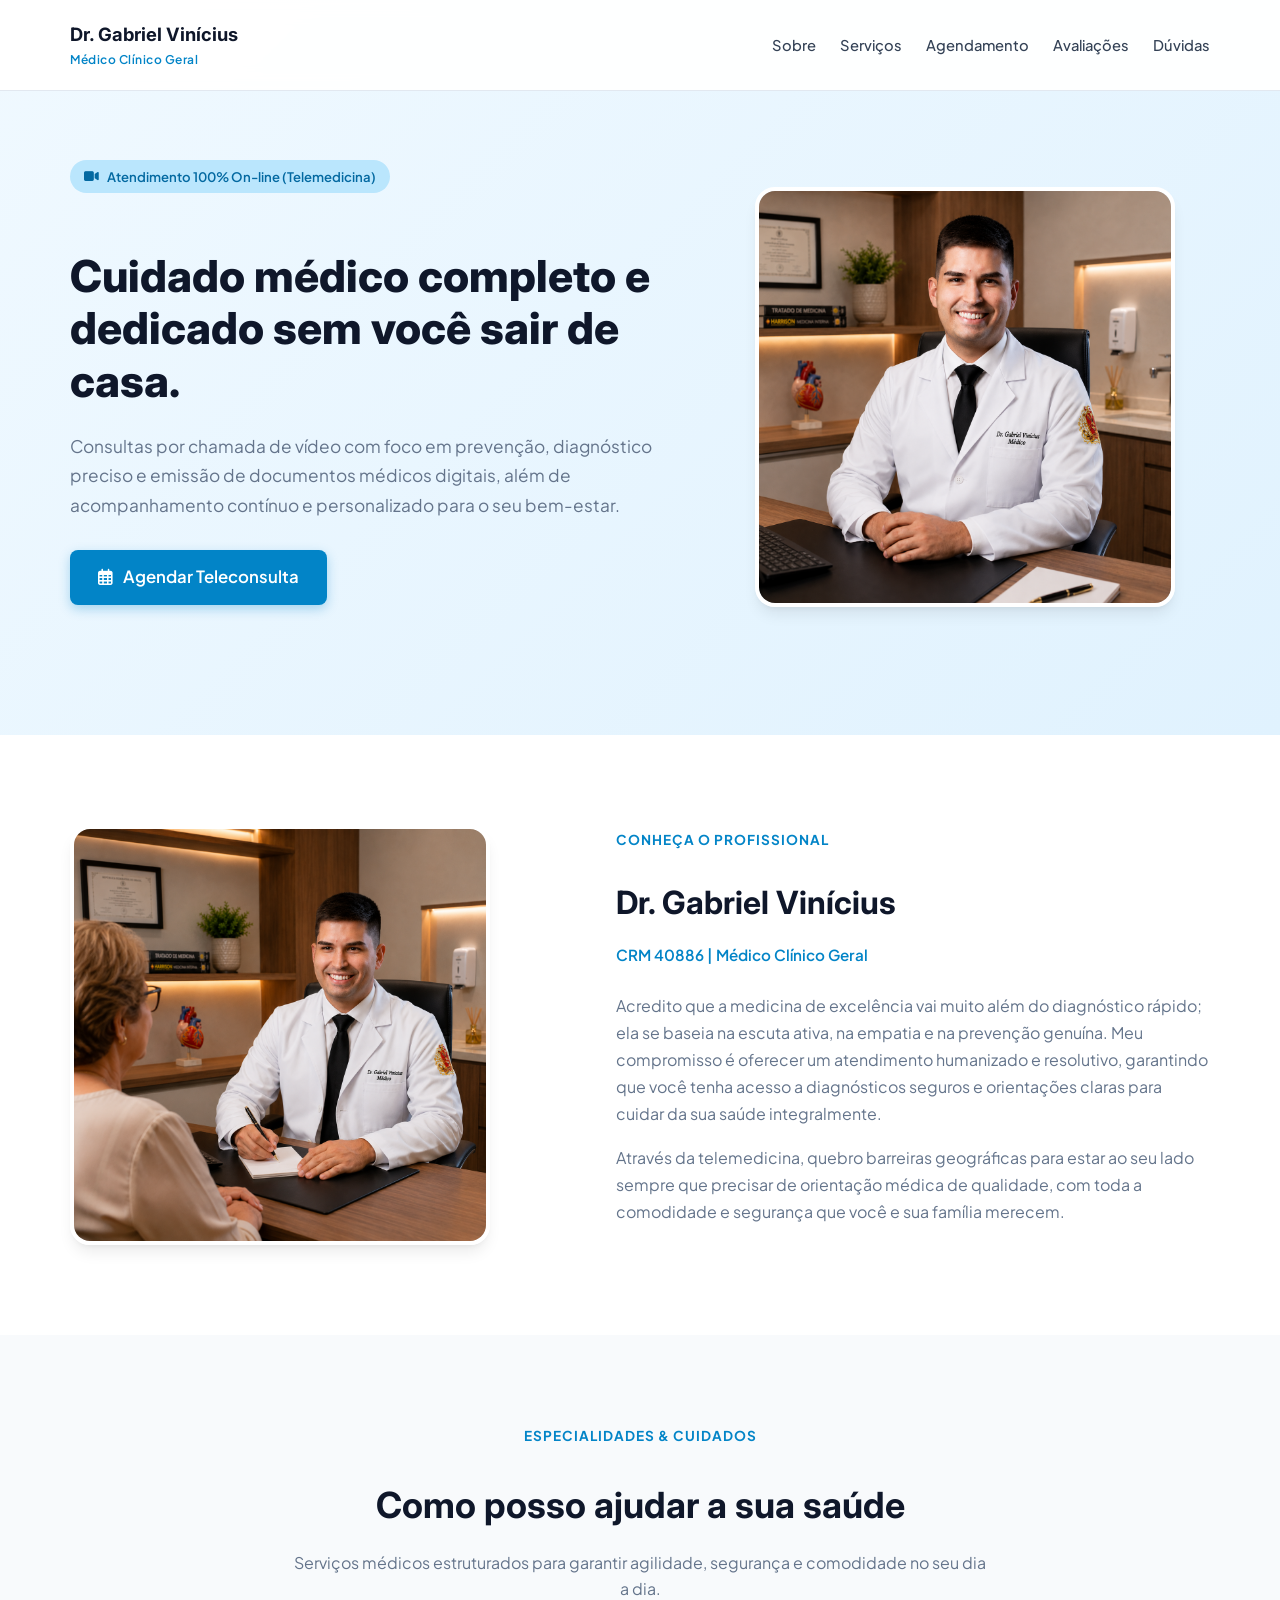
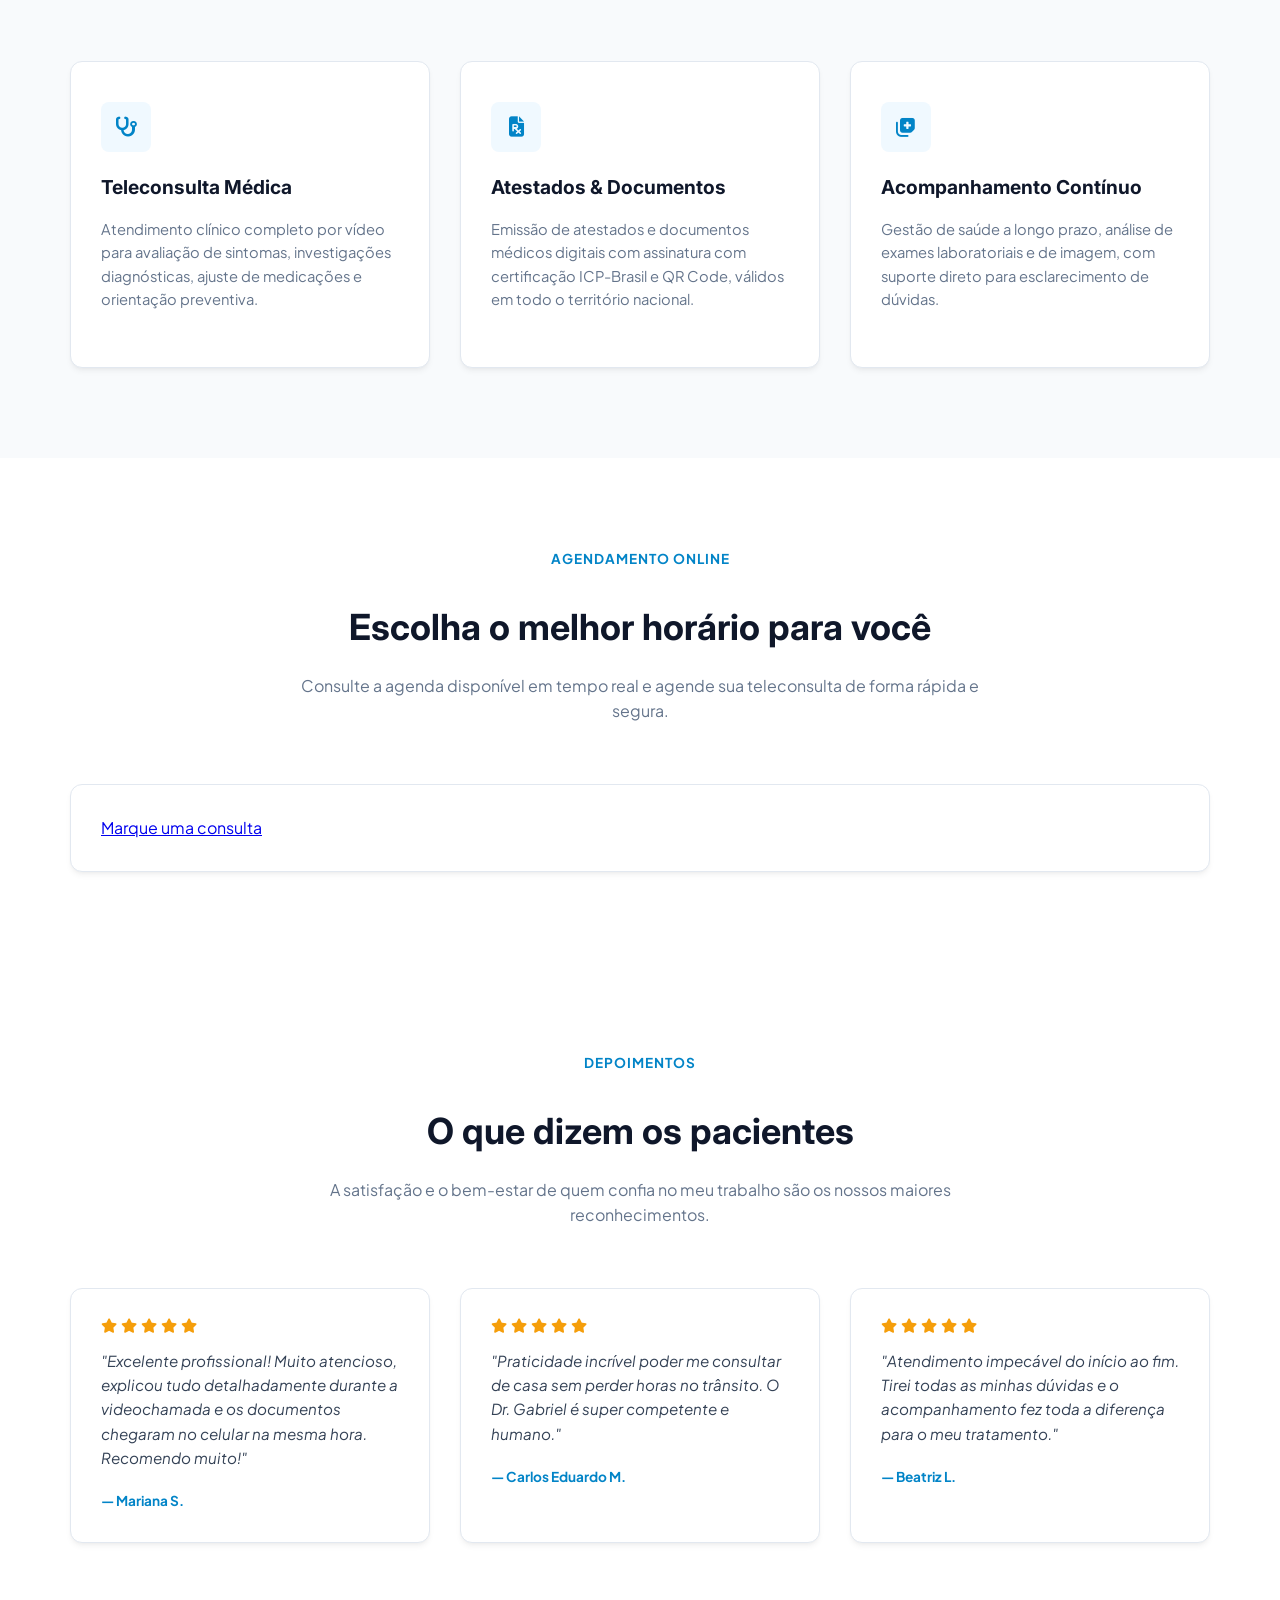
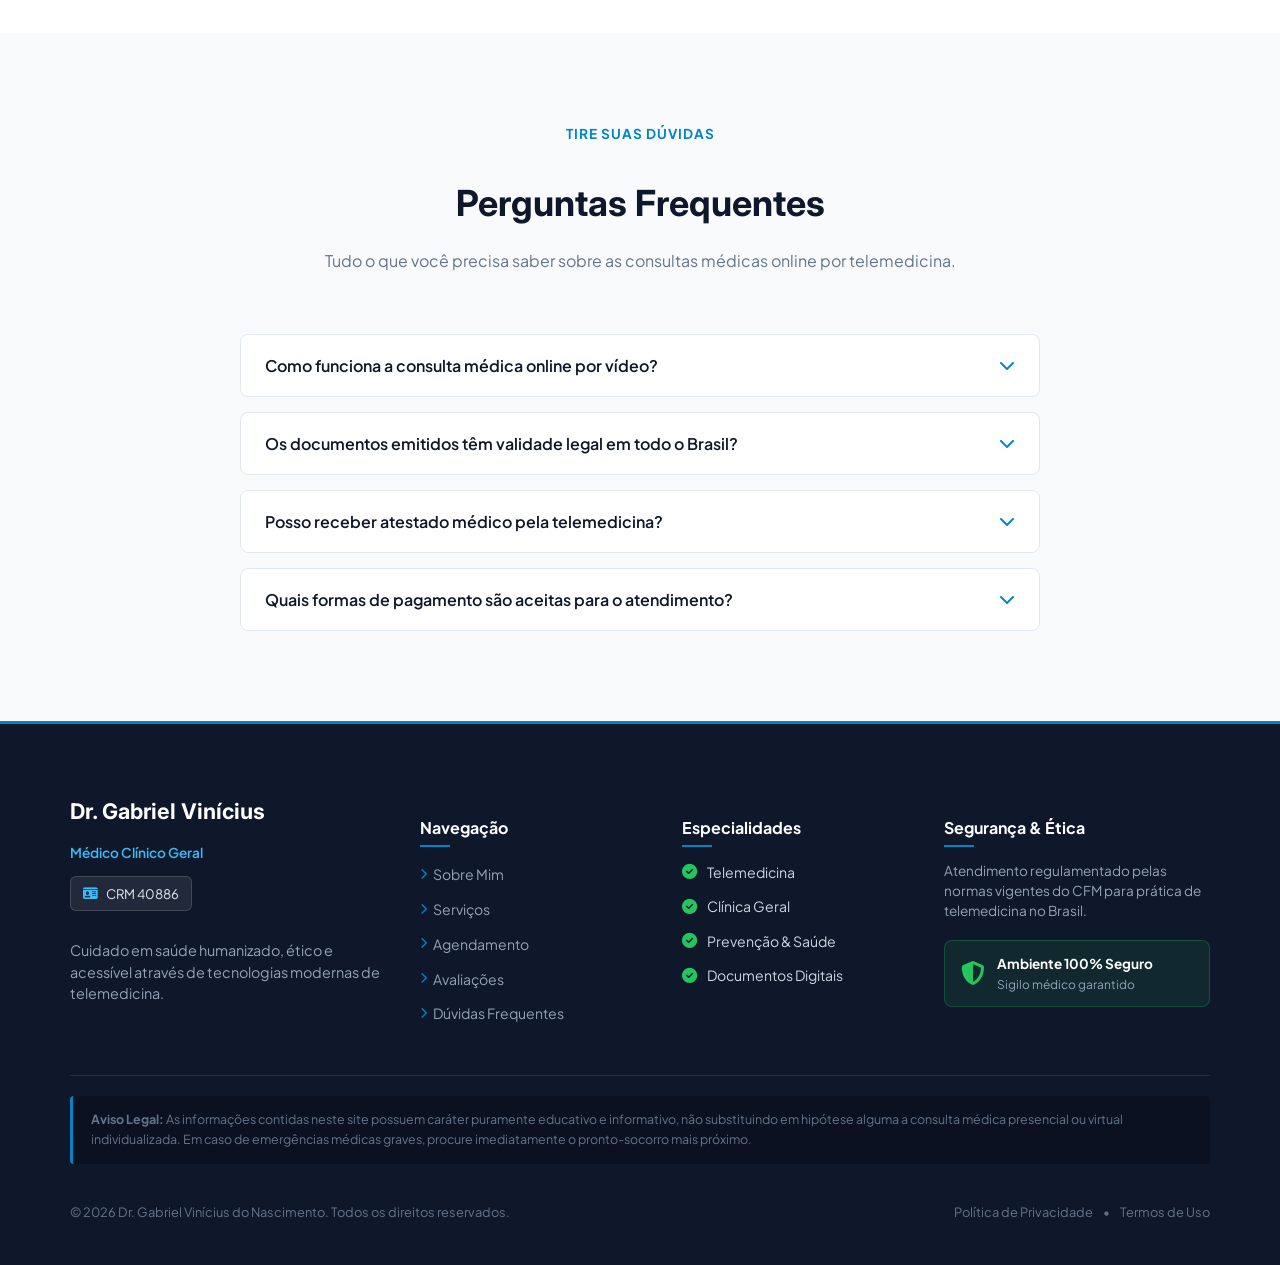
==== index.html @ 5c46b361 "Update index.html" ====
<!DOCTYPE html>
<html lang="pt-BR">
<head>
  <meta charset="UTF-8">
  <meta name="viewport" content="width=device-width, initial-scale=1.0">
  <title>Dr. Gabriel Vinícius | Médico Clínico Geral</title>
  <meta name="description" content="Consultas médicas online por telemedicina com o Dr. Gabriel Vinícius, CRM 40886. Atendimento humanizado por vídeo, com foco em prevenção, diagnóstico e acompanhamento contínuo, sem sair de casa.">

  <!-- Google tag (gtag.js) -->
  <script async src="https://www.googletagmanager.com/gtag/js?id=G-ML7DS3RJH7"></script>
  <script>
    window.dataLayer = window.dataLayer || [];
    function gtag(){dataLayer.push(arguments);}
    gtag('js', new Date());

    gtag('config', 'G-ML7DS3RJH7');
  </script>

  <!-- Fontes Google -->
  <link rel="preconnect" href="https://fonts.googleapis.com">
  <link rel="preconnect" href="https://fonts.gstatic.com" crossorigin>
  <link href="https://fonts.googleapis.com/css2?family=Inter:wght@400;500;600;700;800&family=Plus+Jakarta+Sans:wght@400;500;600;700&display=swap" rel="stylesheet">
  
  <!-- Font Awesome Icons -->
  <link rel="stylesheet" href="https://cdnjs.cloudflare.com/ajax/libs/font-awesome/6.4.0/css/all.min.css">

  <!-- Seu CSS Personalizado -->
  <link rel="stylesheet" href="style.css">
</head>
<body>

  <!-- HEADER / NAVEGAÇÃO -->
  <header>
    <div class="container nav-container">
      <div class="logo">
        <span class="logo-title">Dr. Gabriel Vinícius</span>
        <span class="logo-sub">Médico Clínico Geral</span>
      </div>

      <button class="menu-toggle" id="menuToggle" aria-label="Abrir menu">
        <i class="fas fa-bars"></i>
      </button>

      <nav id="navMenu">
        <ul>
          <li><a href="#sobre">Sobre</a></li>
          <li><a href="#servicos">Serviços</a></li>
          <li><a href="#doctoralia">Agendamento</a></li>
          <li><a href="#avaliacoes">Avaliações</a></li>
          <li><a href="#faq">Dúvidas</a></li>
        </ul>
      </nav>
    </div>
  </header>

  <!-- HERO SECTION -->
  <section class="hero">
    <div class="container hero-container">
      <div class="hero-text">
        <div class="badge">
          <i class="fas fa-video"></i> Atendimento 100% On-line (Telemedicina)
        </div>
        <h1>Cuidado médico completo e dedicado sem você sair de casa.</h1>
        
        <p class="hero-subtitle">
          Consultas por chamada de vídeo com foco em prevenção, diagnóstico preciso e emissão de documentos médicos digitais, além de acompanhamento contínuo e personalizado para o seu bem-estar.
        </p>

        <div class="cta-group">
          <a href="#doctoralia" class="btn-primary btn-lg">
            <i class="far fa-calendar-alt"></i> Agendar Teleconsulta
          </a>
        </div>
      </div>

      <div class="hero-img">
        <div class="img-frame">
          <img src="assets/dr-gabriel.png" alt="Dr. Gabriel Vinícius - Médico Clínico Geral">
        </div>
      </div>
    </div>
  </section>

  <!-- SEÇÃO SOBRE -->
  <section id="sobre" class="section">
    <div class="container sobre-grid">
      <div class="sobre-img">
        <div class="img-frame">
          <img src="assets/atendimento.png" alt="Dr. Gabriel Vinícius em atendimento">
        </div>
      </div>
      <div class="sobre-card">
        <span class="section-tag">Conheça o profissional</span>
        <h2>Dr. Gabriel Vinícius</h2>
        <p class="crm-info">CRM 40886 | Médico Clínico Geral</p>
        <p class="sobre-text">
          Acredito que a medicina de excelência vai muito além do diagnóstico rápido; ela se baseia na escuta ativa, na empatia e na prevenção genuína. Meu compromisso é oferecer um atendimento humanizado e resolutivo, garantindo que você tenha acesso a diagnósticos seguros e orientações claras para cuidar da sua saúde integralmente.
        </p>
        <p class="sobre-text">
          Através da telemedicina, quebro barreiras geográficas para estar ao seu lado sempre que precisar de orientação médica de qualidade, com toda a comodidade e segurança que você e sua família merecem.
        </p>
      </div>
    </div>
  </section>

  <!-- SEÇÃO SERVIÇOS -->
  <section id="servicos" class="section bg-light">
    <div class="container">
      <div class="section-header">
        <span class="section-tag">Especialidades & Cuidados</span>
        <h2>Como posso ajudar a sua saúde</h2>
        <p>Serviços médicos estruturados para garantir agilidade, segurança e comodidade no seu dia a dia.</p>
      </div>

      <div class="cards-grid">
        <div class="card">
          <div class="card-icon">
            <i class="fas fa-stethoscope"></i>
          </div>
          <h3>Teleconsulta Médica</h3>
          <p>Atendimento clínico completo por vídeo para avaliação de sintomas, investigações diagnósticas, ajuste de medicações e orientação preventiva.</p>
        </div>

        <div class="card">
          <div class="card-icon">
            <i class="fas fa-file-prescription"></i>
          </div>
          <h3>Atestados & Documentos</h3>
          <p>Emissão de atestados e documentos médicos digitais com assinatura com certificação ICP-Brasil e QR Code, válidos em todo o território nacional.</p>
        </div>

        <div class="card">
          <div class="card-icon">
            <i class="fas fa-notes-medical"></i>
          </div>
          <h3>Acompanhamento Contínuo</h3>
          <p>Gestão de saúde a longo prazo, análise de exames laboratoriais e de imagem, com suporte direto para esclarecimento de dúvidas.</p>
        </div>
      </div>
    </div>
  </section>

  <!-- SEÇÃO DOCTORALIA / AGENDAMENTO -->
  <section id="doctoralia" class="section">
    <div class="container">
      <div class="section-header">
        <span class="section-tag">Agendamento Online</span>
        <h2>Escolha o melhor horário para você</h2>
        <p>Consulte a agenda disponível em tempo real e agende sua teleconsulta de forma rápida e segura.</p>
      </div>

      <div class="widget-container">
        <a id="zl-url" class="zl-url" href="https://www.doctoralia.com.br/gabriel-vinicius-2/medico-clinico-geral/goiania" rel="nofollow" data-zlw-doctor="gabriel-vinicius-2" data-zlw-type="big_with_calendar" data-zlw-opinion="false" data-zlw-hide-branding="true" data-zlw-saas-only="true" data-zlw-a11y-title="Widget de marcação de consultas médicas">Marque uma consulta</a>
        <script>!function($_x,_s,id){var js,fjs=$_x.getElementsByTagName(_s)[0];if(!$_x.getElementById(id)){js = $_x.createElement(_s);js.id = id;js.src = "//platform.docplanner.com/js/widget.js";fjs.parentNode.insertBefore(js,fjs);}}(document,"script","zl-widget-s");</script>
      </div>
    </div>
  </section>

  <!-- SEÇÃO AVALIAÇÕES -->
  <section id="avaliacoes" class="section">
    <div class="container">
      <div class="section-header">
        <span class="section-tag">Depoimentos</span>
        <h2>O que dizem os pacientes</h2>
        <p>A satisfação e o bem-estar de quem confia no meu trabalho são os nossos maiores reconhecimentos.</p>
      </div>

      <div class="reviews-slider">
        <div class="review-card">
          <div class="stars">
            <i class="fas fa-star"></i><i class="fas fa-star"></i><i class="fas fa-star"></i><i class="fas fa-star"></i><i class="fas fa-star"></i>
          </div>
          <p class="review-text">"Excelente profissional! Muito atencioso, explicou tudo detalhadamente durante a videochamada e os documentos chegaram no celular na mesma hora. Recomendo muito!"</p>
          <span class="review-author">— Mariana S.</span>
        </div>

        <div class="review-card">
          <div class="stars">
            <i class="fas fa-star"></i><i class="fas fa-star"></i><i class="fas fa-star"></i><i class="fas fa-star"></i><i class="fas fa-star"></i>
          </div>
          <p class="review-text">"Praticidade incrível poder me consultar de casa sem perder horas no trânsito. O Dr. Gabriel é super competente e humano."</p>
          <span class="review-author">— Carlos Eduardo M.</span>
        </div>

        <div class="review-card">
          <div class="stars">
            <i class="fas fa-star"></i><i class="fas fa-star"></i><i class="fas fa-star"></i><i class="fas fa-star"></i><i class="fas fa-star"></i>
          </div>
          <p class="review-text">"Atendimento impecável do início ao fim. Tirei todas as minhas dúvidas e o acompanhamento fez toda a diferença para o meu tratamento."</p>
          <span class="review-author">— Beatriz L.</span>
        </div>
      </div>
    </div>
  </section>

  <!-- SEÇÃO FAQ -->
  <section id="faq" class="section bg-light">
    <div class="container">
      <div class="section-header">
        <span class="section-tag">Tire suas dúvidas</span>
        <h2>Perguntas Frequentes</h2>
        <p>Tudo o que você precisa saber sobre as consultas médicas online por telemedicina.</p>
      </div>

      <div class="faq-container">
        <div class="faq-item">
          <button class="faq-question">
            Como funciona a consulta médica online por vídeo? <i class="fas fa-chevron-down"></i>
          </button>
          <div class="faq-answer">
            <p>A consulta é realizada por meio de uma plataforma digital segura e criptografada. Após o agendamento, você receberá um link de acesso para entrar na sala virtual no horário marcado, utilizando o seu celular, tablet ou computador com câmera e internet.</p>
          </div>
        </div>

        <div class="faq-item">
          <button class="faq-question">
            Os documentos emitidos têm validade legal em todo o Brasil? <i class="fas fa-chevron-down"></i>
          </button>
          <div class="faq-answer">
            <p>Sim! Os documentos emitidos possuem assinatura digital com certificação ICP-Brasil e QR Code de validação, sendo válidos em todo o território nacional.</p>
          </div>
        </div>

        <div class="faq-item">
          <button class="faq-question">
            Posso receber atestado médico pela telemedicina? <i class="fas fa-chevron-down"></i>
          </button>
          <div class="faq-answer">
            <p>Sim, o atestado médico pode ser emitido de forma digital caso haja indicação clínica avaliada durante o atendimento, possuindo plena validade legal respaldada pelo Conselho Federal de Medicina (CFM).</p>
          </div>
        </div>

        <div class="faq-item">
          <button class="faq-question">
            Quais formas de pagamento são aceitas para o atendimento? <i class="fas fa-chevron-down"></i>
          </button>
          <div class="faq-answer">
            <p>O pagamento pode ser realizado com facilidade e segurança através do sistema de agendamento online (Doctoralia), aceitando as principais bandeiras de cartão de crédito e Pix.</p>
          </div>
        </div>
      </div>
    </div>
  </section>

  <!-- RODAPÉ PROFISSIONAL -->
  <footer class="footer-professional">
    <div class="container">
      <div class="footer-top-grid">
        <div class="footer-col">
          <span class="footer-brand-name">Dr. Gabriel Vinícius</span>
          <p class="footer-spec">Médico Clínico Geral</p>
          <div class="footer-badge-crm">
            <i class="fas fa-id-card"></i> CRM 40886
          </div>
          <p class="footer-bio-short">Cuidado em saúde humanizado, ético e acessível através de tecnologias modernas de telemedicina.</p>
        </div>

        <div class="footer-col">
          <h4 class="footer-col-title">Navegação</h4>
          <ul class="footer-links">
            <li><a href="#sobre"><i class="fas fa-chevron-right"></i> Sobre Mim</a></li>
            <li><a href="#servicos"><i class="fas fa-chevron-right"></i> Serviços</a></li>
            <li><a href="#doctoralia"><i class="fas fa-chevron-right"></i> Agendamento</a></li>
            <li><a href="#avaliacoes"><i class="fas fa-chevron-right"></i> Avaliações</a></li>
            <li><a href="#faq"><i class="fas fa-chevron-right"></i> Dúvidas Frequentes</a></li>
          </ul>
        </div>

        <div class="footer-col">
          <h4 class="footer-col-title">Especialidades</h4>
          <ul class="footer-trust-list">
            <li><i class="fas fa-check-circle icon-trust"></i> Telemedicina</li>
            <li><i class="fas fa-check-circle icon-trust"></i> Clínica Geral</li>
            <li><i class="fas fa-check-circle icon-trust"></i> Prevenção & Saúde</li>
            <li><i class="fas fa-check-circle icon-trust"></i> Documentos Digitais</li>
          </ul>
        </div>

        <div class="footer-col">
          <h4 class="footer-col-title">Segurança & Ética</h4>
          <p class="footer-text-sm">Atendimento regulamentado pelas normas vigentes do CFM para prática de telemedicina no Brasil.</p>
          <div class="footer-security-badge">
            <i class="fas fa-shield-alt"></i>
            <div>
              <strong>Ambiente 100% Seguro</strong>
              <span>Sigilo médico garantido</span>
            </div>
          </div>
        </div>
      </div>

      <hr class="footer-divider">

      <div class="footer-disclaimer">
        <p><strong>Aviso Legal:</strong> As informações contidas neste site possuem caráter puramente educativo e informativo, não substituindo em hipótese alguma a consulta médica presencial ou virtual individualizada. Em caso de emergências médicas graves, procure imediatamente o pronto-socorro mais próximo.</p>
      </div>

      <div class="footer-bottom">
        <p>&copy; 2026 Dr. Gabriel Vinícius do Nascimento. Todos os direitos reservados.</p>
        <div class="footer-bottom-links">
          <a href="privacidade.html">Política de Privacidade</a> &bull; <a href="termos.html">Termos de Uso</a>
        </div>
      </div>
    </div>
  </footer>

  <!-- BARRA FIXA DE AGENDAMENTO MOBILE -->
  <div class="mobile-cta-bar">
    <a href="#doctoralia" class="btn-primary">
      <i class="far fa-calendar-alt"></i> Agendar Teleconsulta
    </a>
  </div>

  <!-- Seu JavaScript Personalizado -->
  <script src="script.js"></script>
</body>
</html>
---- style.css ----
:root {
  --primary-color: #0284c7;
  --primary-dark: #0369a1;
  --secondary-color: #0f172a;
  --accent-color: #22c55e;
  --text-main: #334155;
  --text-light: #64748b;
  --bg-body: #ffffff;
  --bg-light: #f8fafc;
  --border-color: #e2e8f0;
  --radius-sm: 8px;
  --radius-md: 12px;
  --radius-lg: 20px;
  --shadow-sm: 0 4px 6px -1px rgba(0, 0, 0, 0.05), 0 2px 4px -2px rgba(0, 0, 0, 0.05);
  --shadow-md: 0 10px 15px -3px rgba(0, 0, 0, 0.08), 0 4px 6px -4px rgba(0, 0, 0, 0.08);
  --transition-fast: 0.25s ease;
}

*, *::before, *::after {
  box-sizing: border-box;
}

html {
  scroll-behavior: smooth;
  font-size: 16px;
  overflow-x: hidden;
  width: 100%;
}

body {
  font-family: 'Plus Jakarta Sans', sans-serif;
  color: var(--text-main);
  background-color: var(--bg-body);
  line-height: 1.6;
  overflow-x: hidden;
  width: 100%;
  margin: 0;
  padding: 0;
}

.container {
  max-width: 1180px;
  margin: 0 auto;
  padding: 0 20px;
  width: 100%;
}

header {
  position: fixed;
  top: 0;
  left: 0;
  width: 100%;
  background-color: rgba(255, 255, 255, 0.95);
  backdrop-filter: blur(10px);
  border-bottom: 1px solid var(--border-color);
  z-index: 1000;
  padding: 16px 0;
}

.nav-container {
  display: flex;
  align-items: center;
  justify-content: space-between;
  position: relative;
}

.logo {
  display: flex;
  flex-direction: column;
}

.logo-title {
  font-family: 'Inter', sans-serif;
  font-weight: 700;
  font-size: 1.15rem;
  color: var(--secondary-color);
}

.logo-sub {
  font-size: 0.75rem;
  color: var(--primary-color);
  font-weight: 600;
  letter-spacing: 0.5px;
}

nav ul {
  display: flex;
  list-style: none;
  align-items: center;
  gap: 24px;
}

nav a {
  text-decoration: none;
  color: var(--text-main);
  font-weight: 500;
  font-size: 0.92rem;
  transition: var(--transition-fast);
}

nav a:hover {
  color: var(--primary-color);
}

.menu-toggle {
  display: none;
  background: none;
  border: none;
  font-size: 1.4rem;
  color: var(--secondary-color);
  cursor: pointer;
  padding: 8px;
}

.hero {
  padding: 160px 0 100px 0;
  background: linear-gradient(135deg, #f0f9ff 0%, #e0f2fe 100%);
}

.hero-container {
  display: grid;
  grid-template-columns: 1.1fr 0.9fr;
  gap: 50px;
  align-items: center;
}

.badge {
  display: inline-flex;
  align-items: center;
  gap: 8px;
  background-color: #bae6fd;
  color: #0369a1;
  padding: 6px 14px;
  border-radius: 50px;
  font-size: 0.82rem;
  font-weight: 600;
  margin-bottom: 20px;
}

.hero-text h1 {
  font-family: 'Inter', sans-serif;
  font-size: 2.75rem;
  font-weight: 800;
  color: var(--secondary-color);
  line-height: 1.2;
  margin-bottom: 24px;
}

.hero-subtitle {
  font-size: 1.08rem;
  color: var(--text-light);
  line-height: 1.7;
  margin-bottom: 30px;
  font-weight: 400;
}

.cta-group {
  margin-bottom: 30px;
}

.btn-primary {
  display: inline-flex;
  align-items: center;
  justify-content: center;
  gap: 10px;
  background-color: var(--primary-color);
  color: #ffffff;
  padding: 14px 28px;
  border-radius: var(--radius-sm);
  font-weight: 600;
  text-decoration: none;
  box-shadow: 0 4px 12px rgba(2, 132, 199, 0.3);
  transition: var(--transition-fast);
}

.btn-primary:hover {
  background-color: var(--primary-dark);
  transform: translateY(-2px);
}

.btn-lg {
  font-size: 1.05rem;
}

.hero-img {
  display: flex;
  justify-content: center;
  width: 100%;
}

.img-frame {
  width: 100%;
  max-width: 420px;
  border-radius: var(--radius-lg);
  overflow: hidden;
  box-shadow: var(--shadow-md);
  border: 4px solid #ffffff;
}

.img-frame img {
  width: 100%;
  height: auto;
  display: block;
}

.section {
  padding: 90px 0;
}

.bg-light {
  background-color: var(--bg-light);
}

.section-header {
  text-align: center;
  max-width: 700px;
  margin: 0 auto 60px auto;
}

.section-tag {
  color: var(--primary-color);
  font-weight: 700;
  font-size: 0.85rem;
  text-transform: uppercase;
  letter-spacing: 1px;
  display: block;
  margin-bottom: 8px;
}

.section-header h2 {
  font-family: 'Inter', sans-serif;
  font-size: 2.25rem;
  font-weight: 700;
  color: var(--secondary-color);
  margin-bottom: 12px;
}

.section-header p {
  color: var(--text-light);
  font-size: 1rem;
}

.sobre-grid {
  display: grid;
  grid-template-columns: 0.9fr 1.1fr;
  gap: 60px;
  align-items: center;
}

.sobre-card h2 {
  font-family: 'Inter', sans-serif;
  font-size: 2rem;
  color: var(--secondary-color);
  margin-bottom: 6px;
}

.crm-info {
  color: var(--primary-color);
  font-weight: 600;
  font-size: 0.95rem;
  margin-bottom: 24px;
}

.sobre-text {
  color: var(--text-light);
  margin-bottom: 16px;
  line-height: 1.7;
}

.cards-grid {
  display: grid;
  grid-template-columns: repeat(3, 1fr);
  gap: 30px;
}

.card {
  background-color: #ffffff;
  padding: 40px 30px;
  border-radius: var(--radius-md);
  border: 1px solid var(--border-color);
  box-shadow: var(--shadow-sm);
  transition: var(--transition-fast);
}

.card:hover {
  transform: translateY(-5px);
  box-shadow: var(--shadow-md);
  border-color: #bae6fd;
}

.card-icon {
  width: 50px;
  height: 50px;
  background-color: #f0f9ff;
  color: var(--primary-color);
  display: flex;
  align-items: center;
  justify-content: center;
  border-radius: var(--radius-sm);
  font-size: 1.25rem;
  margin-bottom: 20px;
}

.card h3 {
  font-family: 'Inter', sans-serif;
  font-size: 1.2rem;
  color: var(--secondary-color);
  margin-bottom: 12px;
}

.card p {
  color: var(--text-light);
  font-size: 0.92rem;
  line-height: 1.6;
}

.widget-container {
  background-color: #ffffff;
  padding: 30px;
  border-radius: var(--radius-md);
  box-shadow: var(--shadow-sm);
  border: 1px solid var(--border-color);
  display: flex;
  justify-content: center;
  width: 100%;
  overflow: hidden;
}

#zl-url {
  display: block !important;
  width: 100% !important;
  max-width: 100% !important;
}

.reviews-slider {
  display: grid;
  grid-template-columns: repeat(3, 1fr);
  gap: 30px;
}

.review-card {
  background-color: #ffffff;
  padding: 30px;
  border-radius: var(--radius-md);
  border: 1px solid var(--border-color);
  box-shadow: var(--shadow-sm);
}

.stars {
  color: #f59e0b;
  font-size: 0.9rem;
  margin-bottom: 15px;
  display: flex;
  gap: 4px;
}

.review-text {
  font-style: italic;
  color: var(--text-main);
  font-size: 0.95rem;
  margin-bottom: 20px;
  line-height: 1.6;
}

.review-author {
  font-weight: 700;
  font-size: 0.85rem;
  color: var(--primary-color);
  display: block;
}

.faq-container {
  max-width: 800px;
  margin: 0 auto;
  display: flex;
  flex-direction: column;
  gap: 15px;
}

.faq-item {
  background-color: #ffffff;
  border: 1px solid var(--border-color);
  border-radius: var(--radius-sm);
  overflow: hidden;
}

.faq-question {
  width: 100%;
  padding: 20px 24px;
  background: none;
  border: none;
  text-align: left;
  font-family: 'Plus Jakarta Sans', sans-serif;
  font-size: 1rem;
  font-weight: 600;
  color: var(--secondary-color);
  display: flex;
  align-items: center;
  justify-content: space-between;
  cursor: pointer;
  transition: var(--transition-fast);
}

.faq-question i {
  color: var(--primary-color);
  transition: transform var(--transition-fast);
}

.faq-item.active .faq-question i {
  transform: rotate(180deg);
}

.faq-answer {
  max-height: 0;
  overflow: hidden;
  transition: max-height 0.3s ease;
  padding: 0 24px;
  background-color: #ffffff;
}

.faq-answer p {
  padding-bottom: 20px;
  color: var(--text-light);
  font-size: 0.95rem;
  line-height: 1.6;
  border-top: 1px solid var(--border-color);
  padding-top: 15px;
}

.footer-professional {
  background-color: #0f172a;
  color: #94a3b8;
  padding: 70px 0 30px 0;
  font-size: 0.9rem;
  border-top: 3px solid var(--primary-color);
}

.footer-top-grid {
  display: grid;
  grid-template-columns: 1.4fr 1fr 1fr 1.2fr;
  gap: 40px;
  margin-bottom: 40px;
}

.footer-brand-name {
  font-family: 'Inter', sans-serif;
  font-size: 1.35rem;
  font-weight: 700;
  color: #ffffff;
  display: block;
}

.footer-spec {
  color: #38bdf8;
  font-weight: 600;
  font-size: 0.85rem;
  margin-bottom: 12px;
}

.footer-badge-crm {
  display: inline-flex;
  align-items: center;
  gap: 8px;
  background-color: rgba(255, 255, 255, 0.08);
  border: 1px solid rgba(255, 255, 255, 0.15);
  color: #e2e8f0;
  padding: 6px 12px;
  border-radius: 6px;
  font-size: 0.82rem;
  margin-bottom: 15px;
}

.footer-badge-crm i {
  color: #38bdf8;
}

.footer-bio-short {
  line-height: 1.5;
  color: #94a3b8;
}

.footer-col-title {
  color: #ffffff;
  font-size: 1rem;
  font-weight: 700;
  margin-bottom: 20px;
  position: relative;
}

.footer-col-title::after {
  content: '';
  position: absolute;
  left: 0;
  bottom: -6px;
  width: 30px;
  height: 2px;
  background-color: var(--primary-color);
}

.footer-links {
  list-style: none;
  padding: 0;
  margin: 0;
}

.footer-links li {
  margin-bottom: 10px;
}

.footer-links a {
  color: #94a3b8;
  transition: var(--transition-fast);
  display: inline-flex;
  align-items: center;
  gap: 6px;
  font-size: 0.88rem;
  text-decoration: none;
}

.footer-links a i {
  font-size: 0.7rem;
  color: var(--primary-color);
  transition: transform var(--transition-fast);
}

.footer-links a:hover {
  color: #ffffff;
}

.footer-links a:hover i {
  transform: translateX(3px);
}

.footer-trust-list {
  list-style: none;
  padding: 0;
  margin: 0;
}

.footer-trust-list li {
  display: flex;
  align-items: center;
  gap: 10px;
  margin-bottom: 12px;
  color: #cbd5e1;
  font-size: 0.88rem;
}

.icon-trust {
  color: #22c55e;
  font-size: 0.95rem;
}

.footer-text-sm {
  font-size: 0.85rem;
  line-height: 1.5;
  margin-bottom: 18px;
}

.footer-security-badge {
  display: flex;
  align-items: center;
  gap: 12px;
  background-color: rgba(34, 197, 94, 0.1);
  border: 1px solid rgba(34, 197, 94, 0.25);
  padding: 12px 16px;
  border-radius: var(--radius-sm);
  color: #22c55e;
}

.footer-security-badge i {
  font-size: 1.5rem;
}

.footer-security-badge strong {
  display: block;
  font-size: 0.85rem;
  color: #ffffff;
}

.footer-security-badge span {
  display: block;
  font-size: 0.75rem;
  color: #94a3b8;
}

.footer-divider {
  border: 0;
  border-top: 1px solid rgba(255, 255, 255, 0.1);
  margin: 30px 0 20px 0;
}

.footer-disclaimer {
  background-color: rgba(0, 0, 0, 0.25);
  border-left: 3px solid var(--primary-color);
  padding: 14px 18px;
  border-radius: 4px;
  margin-bottom: 25px;
}

.footer-disclaimer p {
  font-size: 0.78rem;
  line-height: 1.6;
  color: #64748b;
  margin: 0;
}

.footer-bottom {
  display: flex;
  align-items: center;
  justify-content: space-between;
  font-size: 0.8rem;
  color: #64748b;
}

.footer-bottom-links {
  display: flex;
  gap: 10px;
  align-items: center;
}

.footer-bottom-links a {
  color: #64748b;
  transition: var(--transition-fast);
  text-decoration: none;
}

.footer-bottom-links a:hover {
  color: #94a3b8;
}

/* --- BARRA DE CTA FIXA PARA MOBILE --- */
.mobile-cta-bar {
  display: none;
  position: fixed;
  bottom: 0;
  left: 0;
  width: 100%;
  background-color: rgba(255, 255, 255, 0.95);
  backdrop-filter: blur(10px);
  border-top: 1px solid var(--border-color);
  padding: 12px 20px;
  box-shadow: 0 -4px 12px rgba(0, 0, 0, 0.08);
  z-index: 999;
  text-align: center;
  transition: transform 0.3s ease, opacity 0.3s ease;
}

.mobile-cta-bar.hidden {
  transform: translateY(100%);
  opacity: 0;
  pointer-events: none;
}

.mobile-cta-bar .btn-primary {
  width: 100%;
  padding: 12px;
  font-size: 1rem;
  box-shadow: 0 4px 10px rgba(2, 132, 199, 0.25);
}

@media (max-width: 992px) {
  .hero-container {
    grid-template-columns: 1fr;
    text-align: center;
  }

  .cta-group {
    display: flex;
    justify-content: center;
  }

  .sobre-grid {
    grid-template-columns: 1fr;
  }

  .cards-grid, .reviews-slider {
    grid-template-columns: 1fr;
  }

  .footer-top-grid {
    grid-template-columns: 1fr 1fr;
    gap: 30px;
  }
}

@media (max-width: 768px) {
  /* Oculta o botão duplicado no topo em celulares para maior elegância */
  .hero .cta-group {
    display: none;
  }

  .menu-toggle {
    display: block;
  }

  nav {
    display: block;
    position: absolute;
    top: 100%;
    left: 0;
    width: 100%;
    background-color: #ffffff;
    border-bottom: 1px solid var(--border-color);
    box-shadow: var(--shadow-md);
    max-height: 0;
    overflow: hidden;
    transition: max-height 0.3s ease-in-out;
  }

  nav.open {
    max-height: 350px;
  }

  nav ul {
    flex-direction: column;
    gap: 0;
    padding: 16px 24px;
    align-items: flex-start;
  }

  nav ul li {
    width: 100%;
    border-bottom: 1px solid var(--border-color);
  }

  nav ul li:last-child {
    border-bottom: none;
    padding-top: 12px;
  }

  nav a {
    display: block;
    padding: 12px 0;
    font-size: 1rem;
  }

  .hero {
    padding: 100px 0 40px 0;
  }

  .hero-text h1 {
    font-size: 1.85rem;
    line-height: 1.25;
    margin-bottom: 18px;
  }

  .hero-subtitle {
    font-size: 0.98rem;
    margin-bottom: 20px;
  }

  .badge {
    margin-bottom: 14px;
    font-size: 0.78rem;
    padding: 5px 12px;
  }

  .hero-container {
    gap: 20px;
  }

  .widget-container {
    padding: 15px 10px;
    border-radius: var(--radius-sm);
  }

  .footer-top-grid {
    grid-template-columns: 1fr;
  }

  .footer-bottom {
    flex-direction: column;
    gap: 12px;
    text-align: center;
  }

  .mobile-cta-bar {
    display: block;
  }

  body {
    padding-bottom: 70px;
  }
}
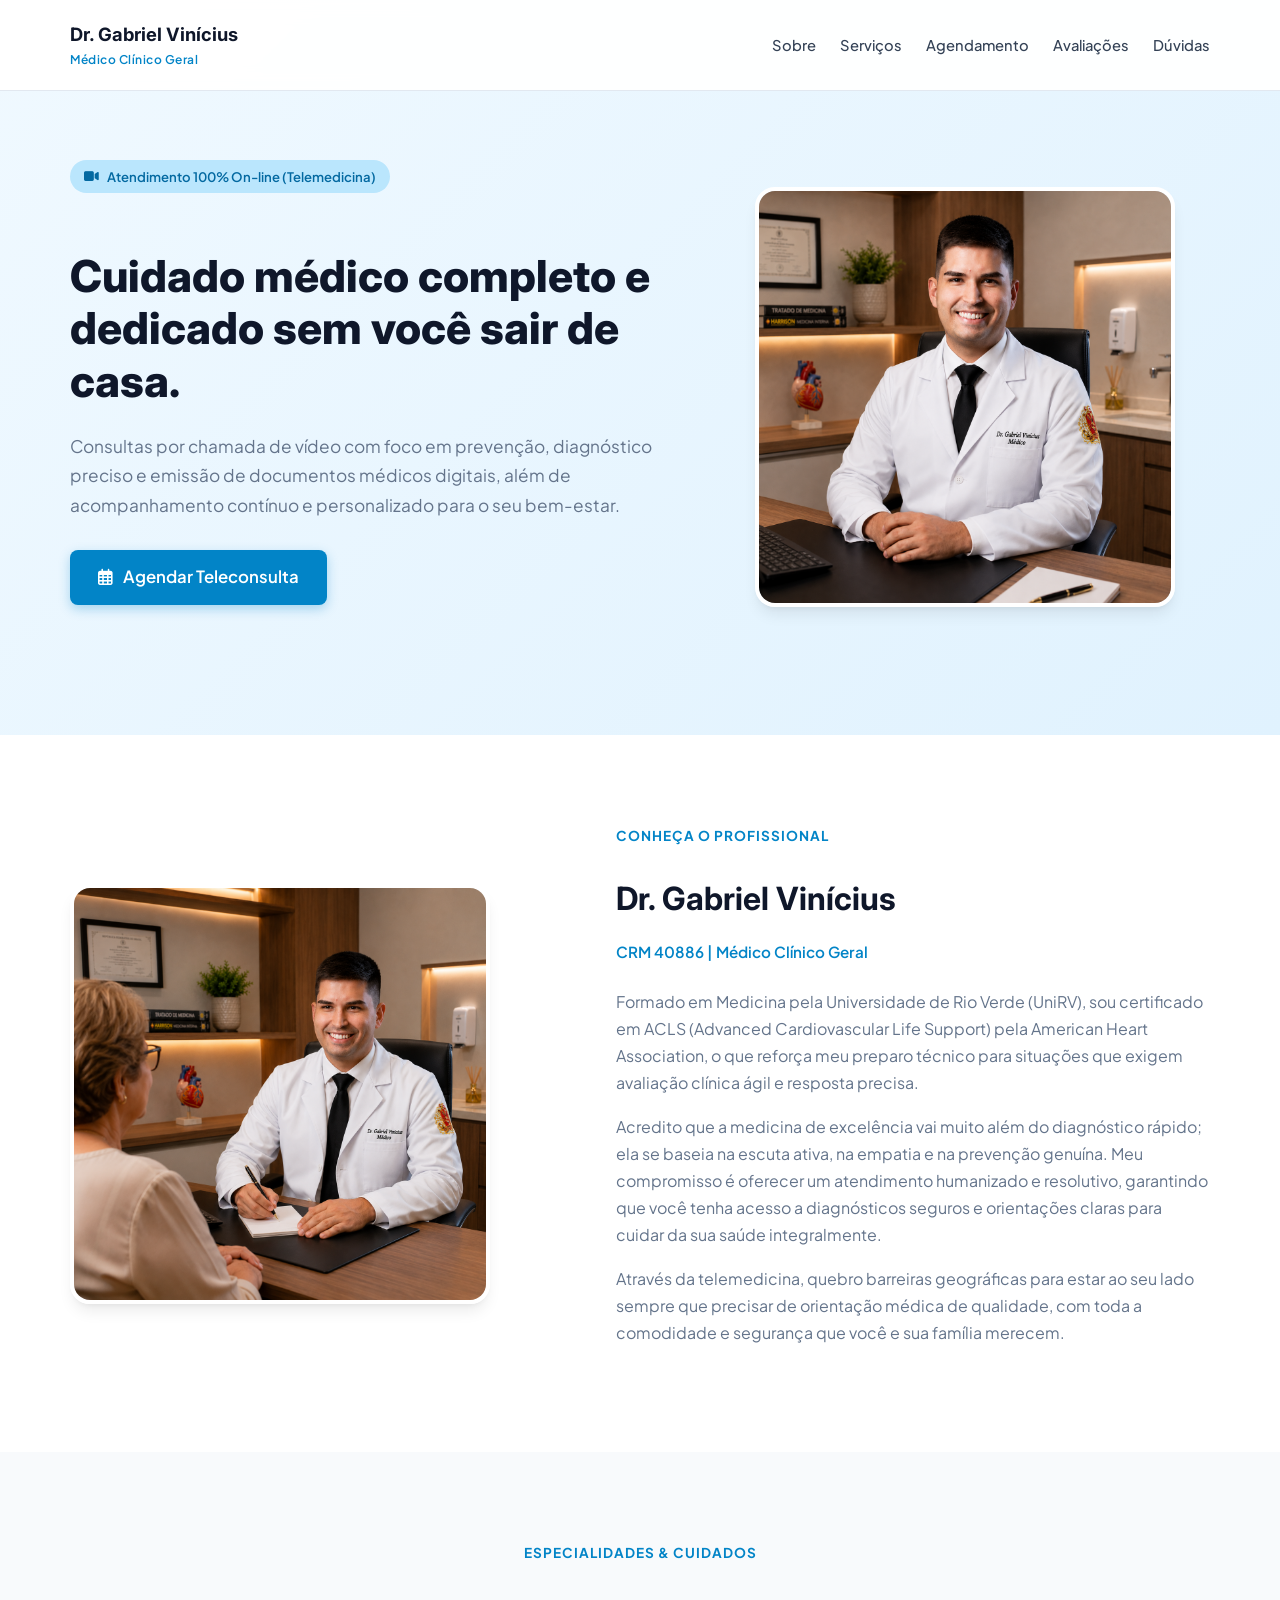
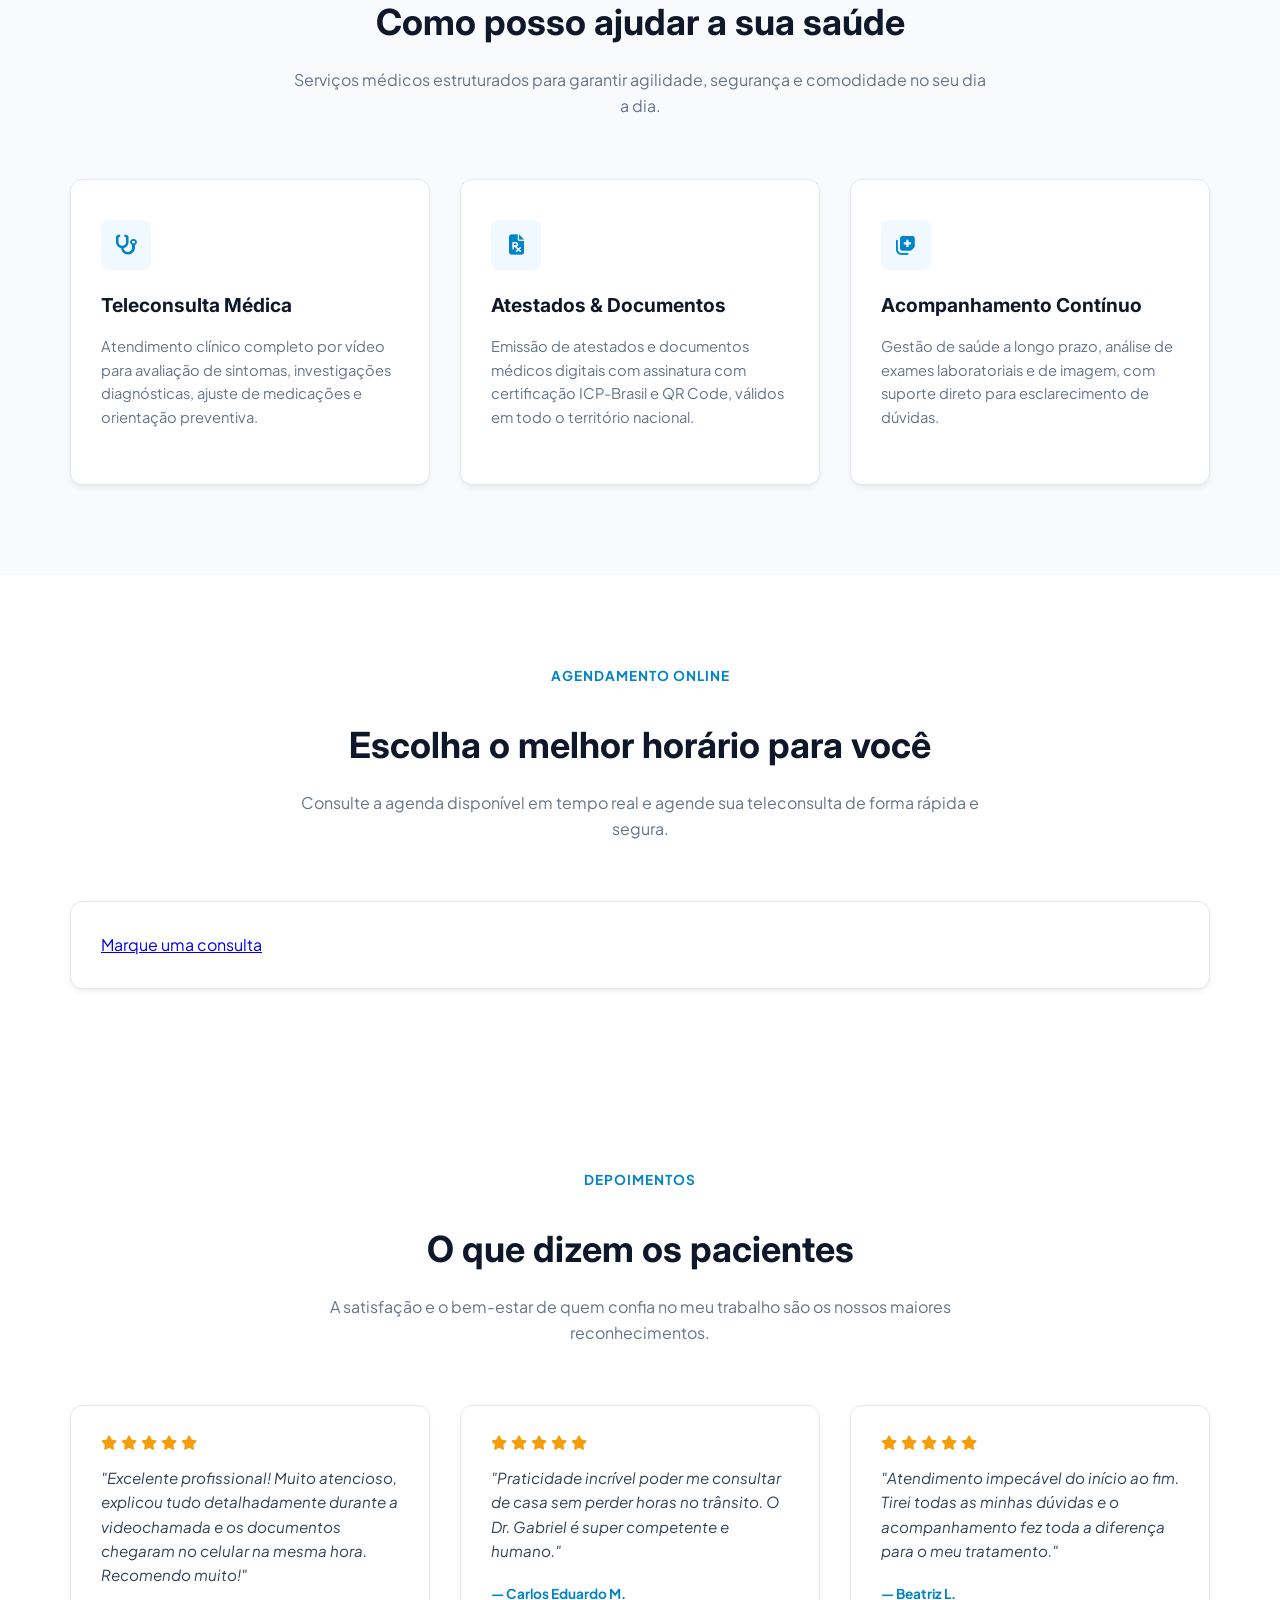
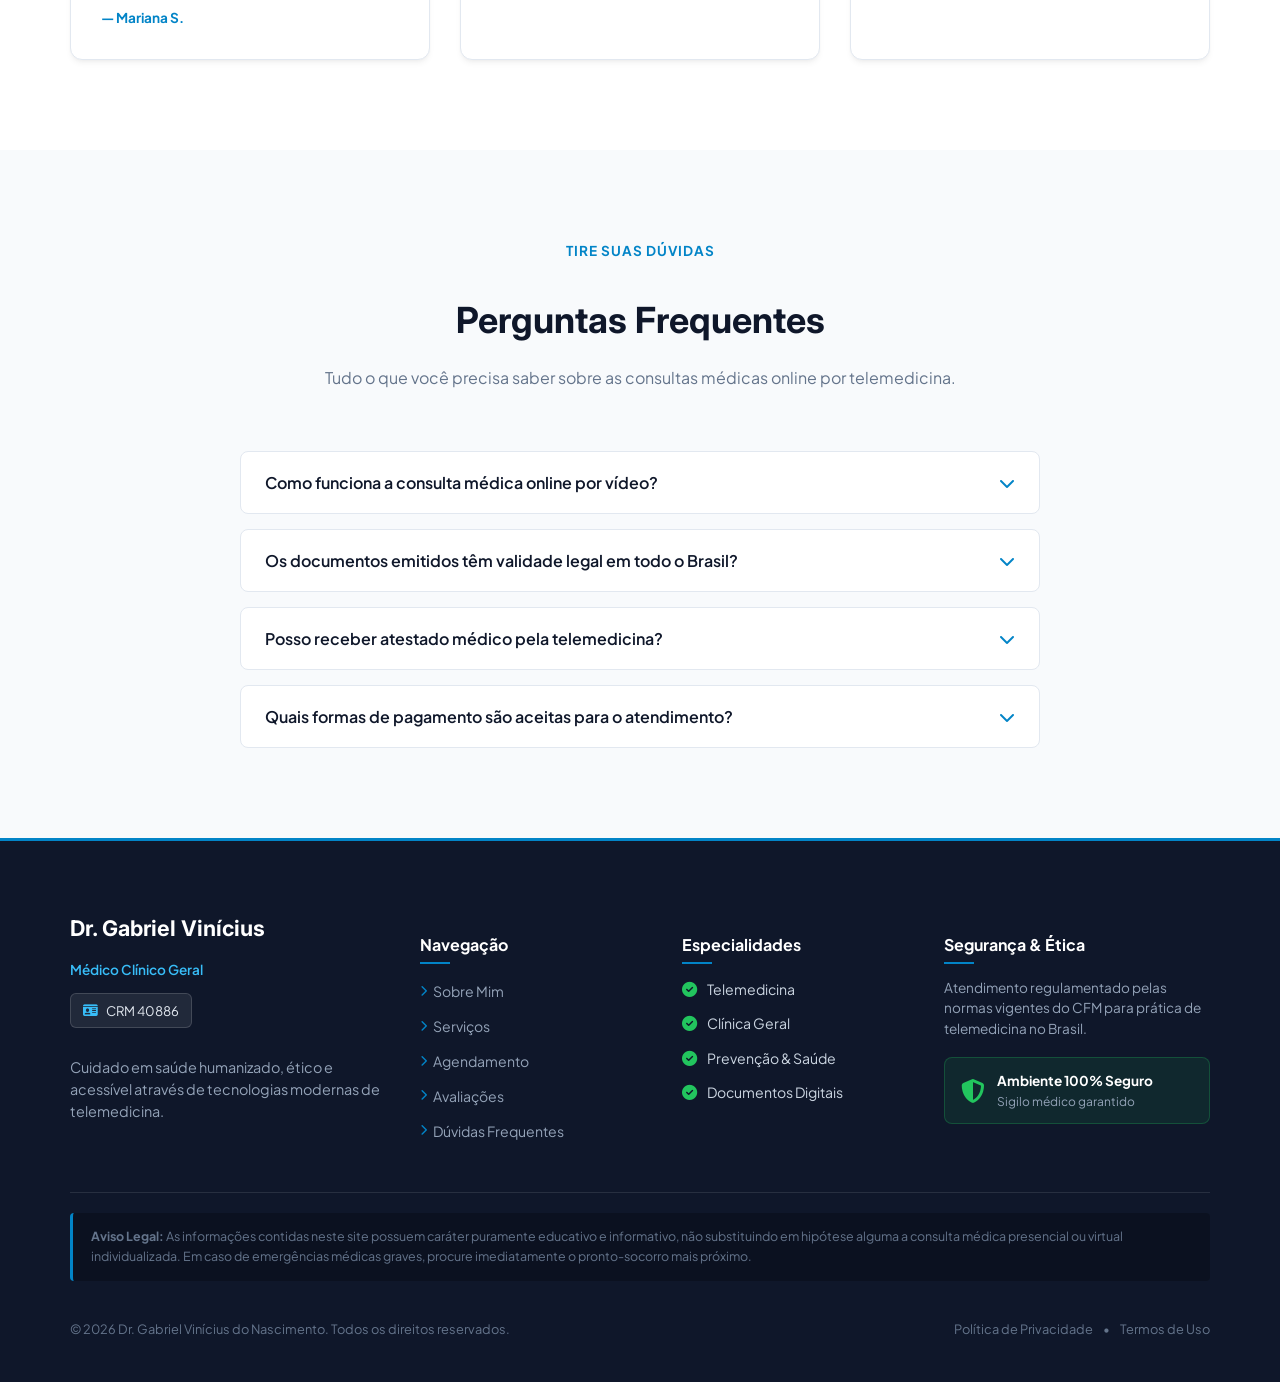
==== commit 3843dc38: "Update index.html" ====
--- a/index.html
+++ b/index.html
@@ -94,6 +94,9 @@
         <h2>Dr. Gabriel Vinícius</h2>
         <p class="crm-info">CRM 40886 | Médico Clínico Geral</p>
         <p class="sobre-text">
+          Formado em Medicina pela Universidade de Rio Verde (UniRV), sou certificado em ACLS (Advanced Cardiovascular Life Support) pela American Heart Association, o que reforça meu preparo técnico para situações que exigem avaliação clínica ágil e resposta precisa.
+        </p>
+        <p class="sobre-text">
           Acredito que a medicina de excelência vai muito além do diagnóstico rápido; ela se baseia na escuta ativa, na empatia e na prevenção genuína. Meu compromisso é oferecer um atendimento humanizado e resolutivo, garantindo que você tenha acesso a diagnósticos seguros e orientações claras para cuidar da sua saúde integralmente.
         </p>
         <p class="sobre-text">
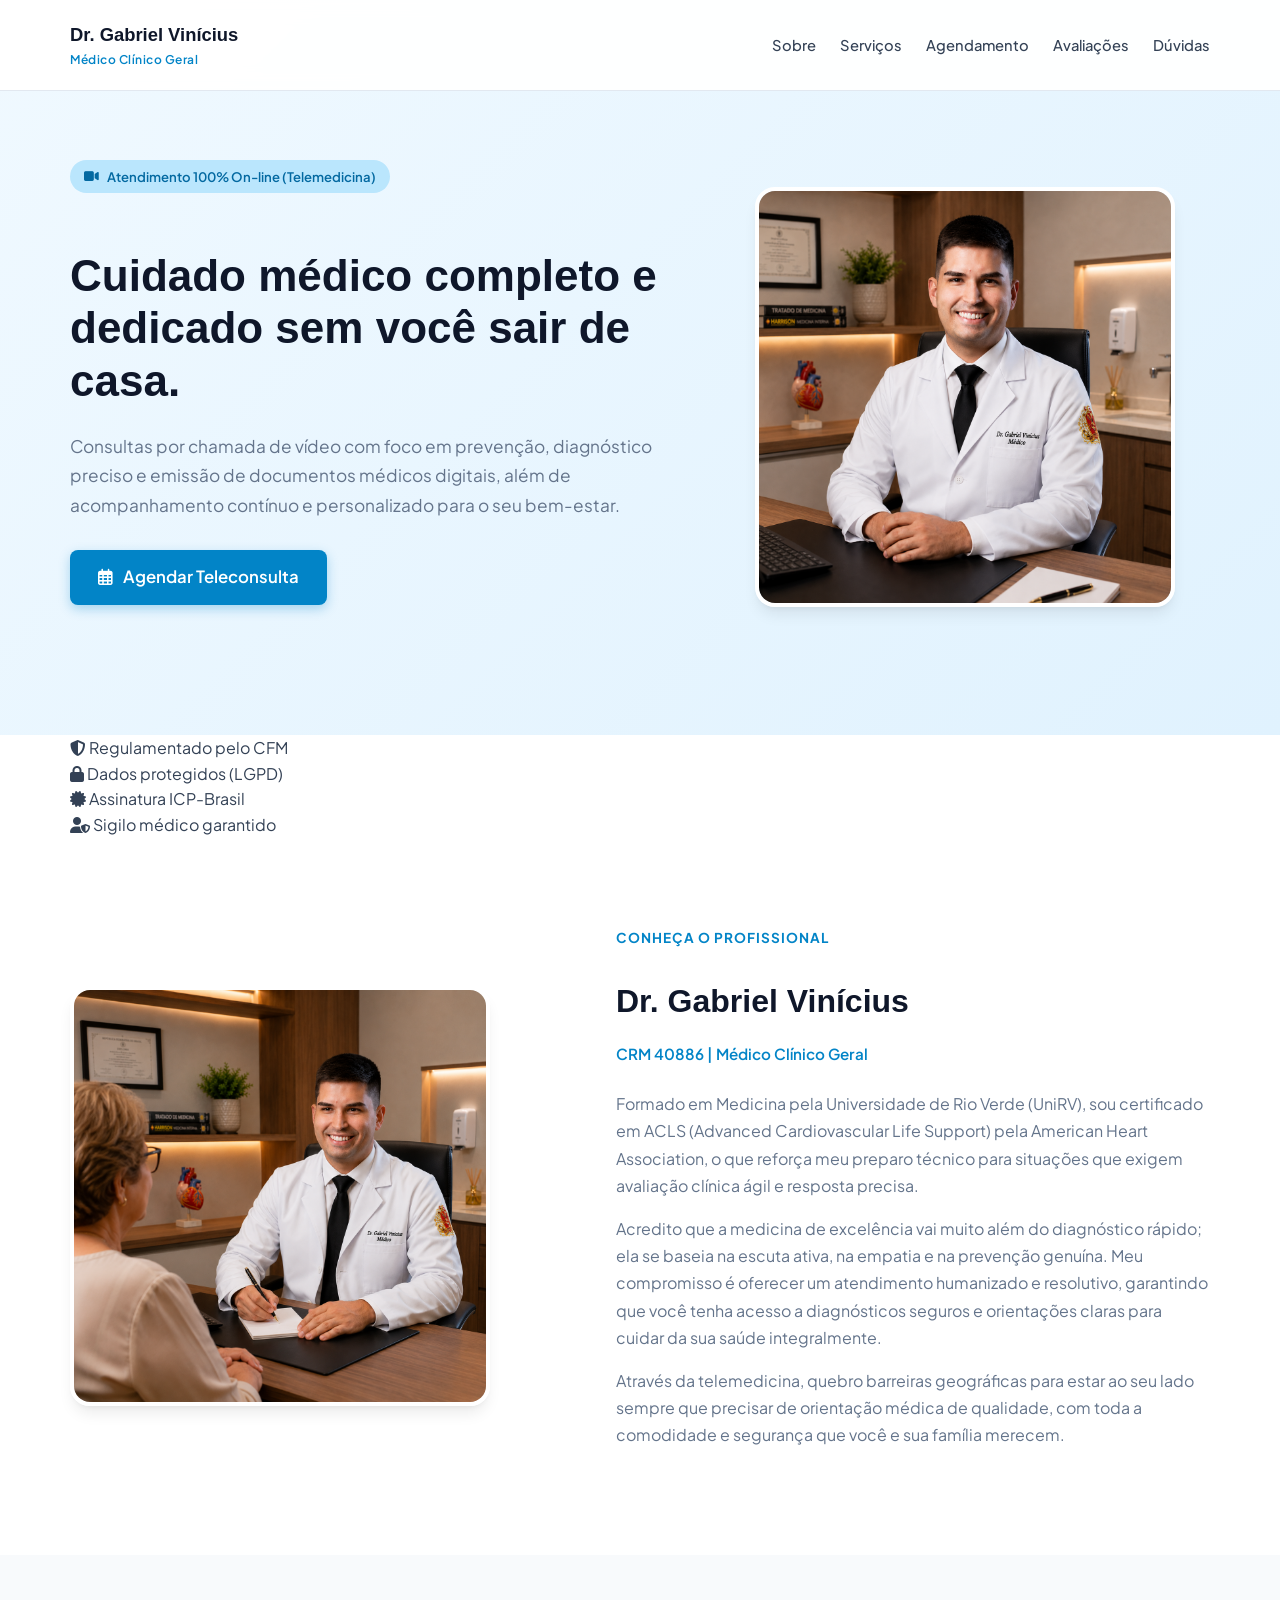
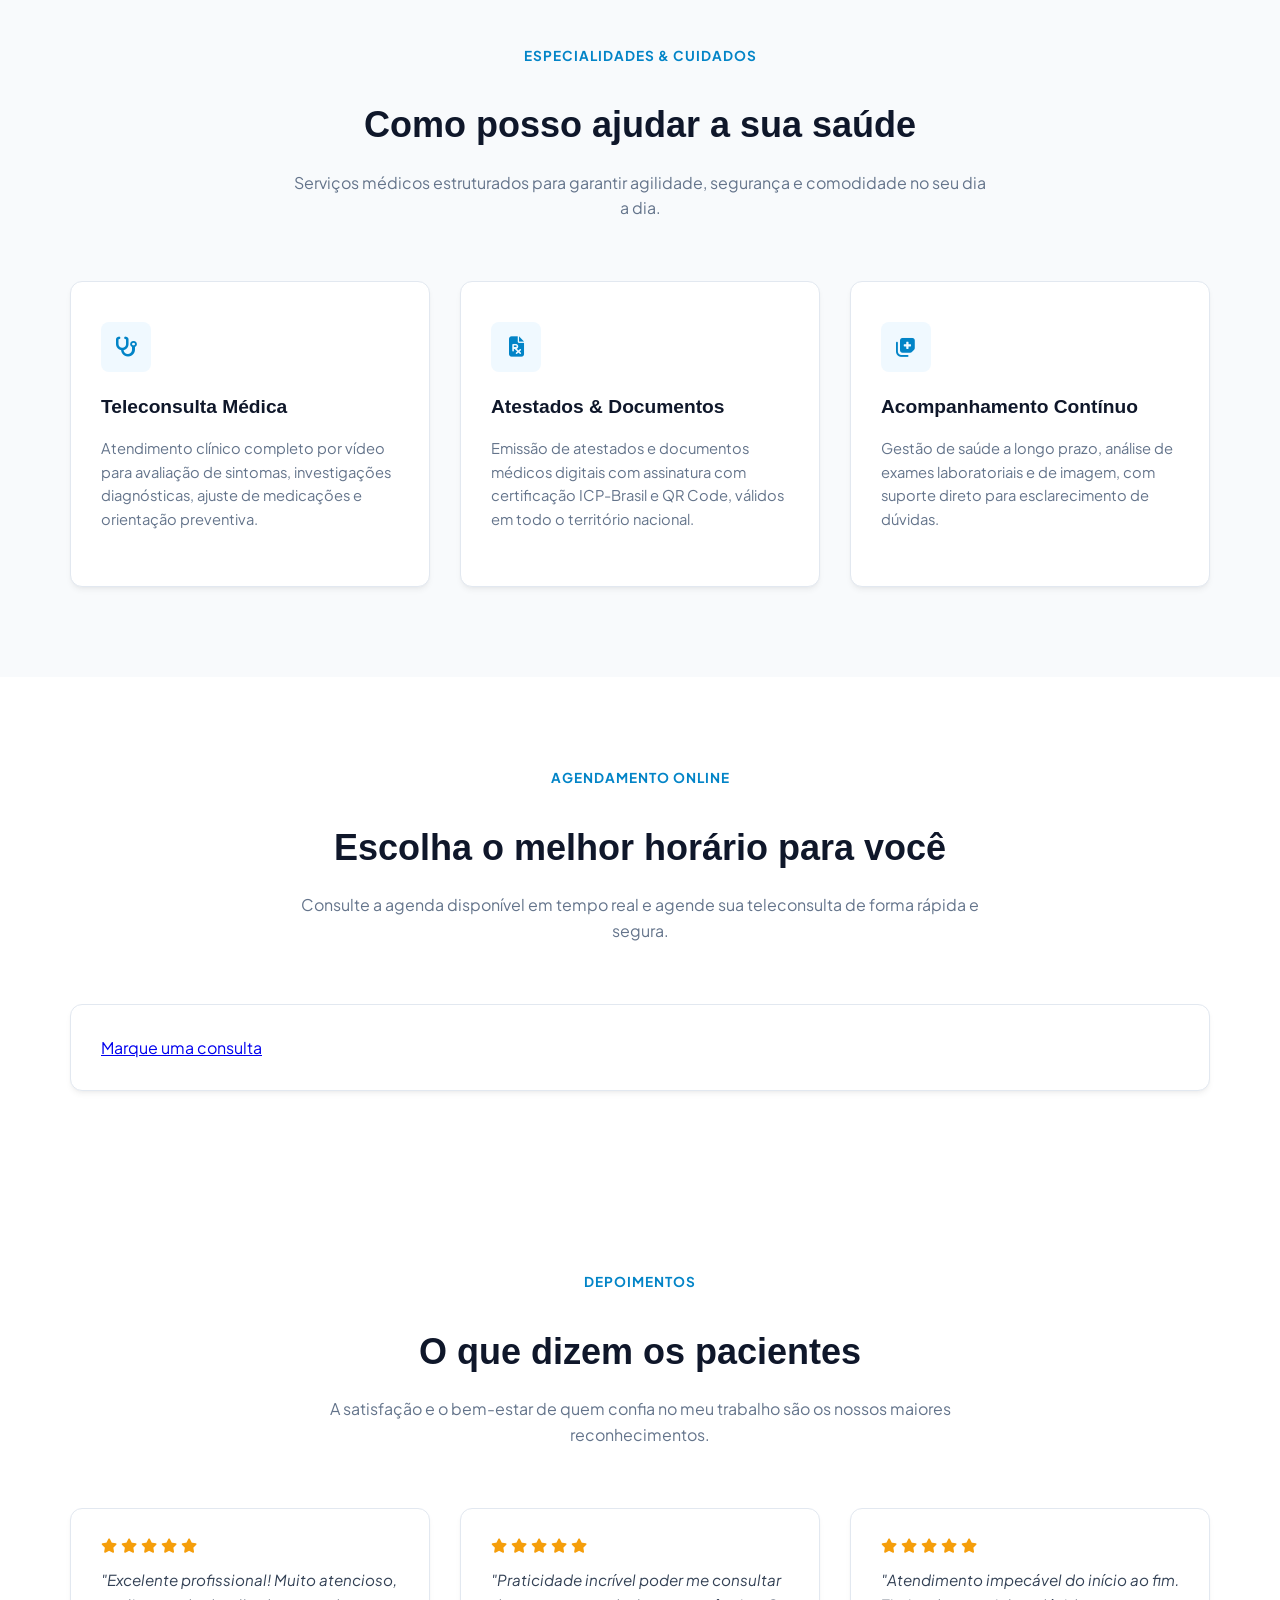
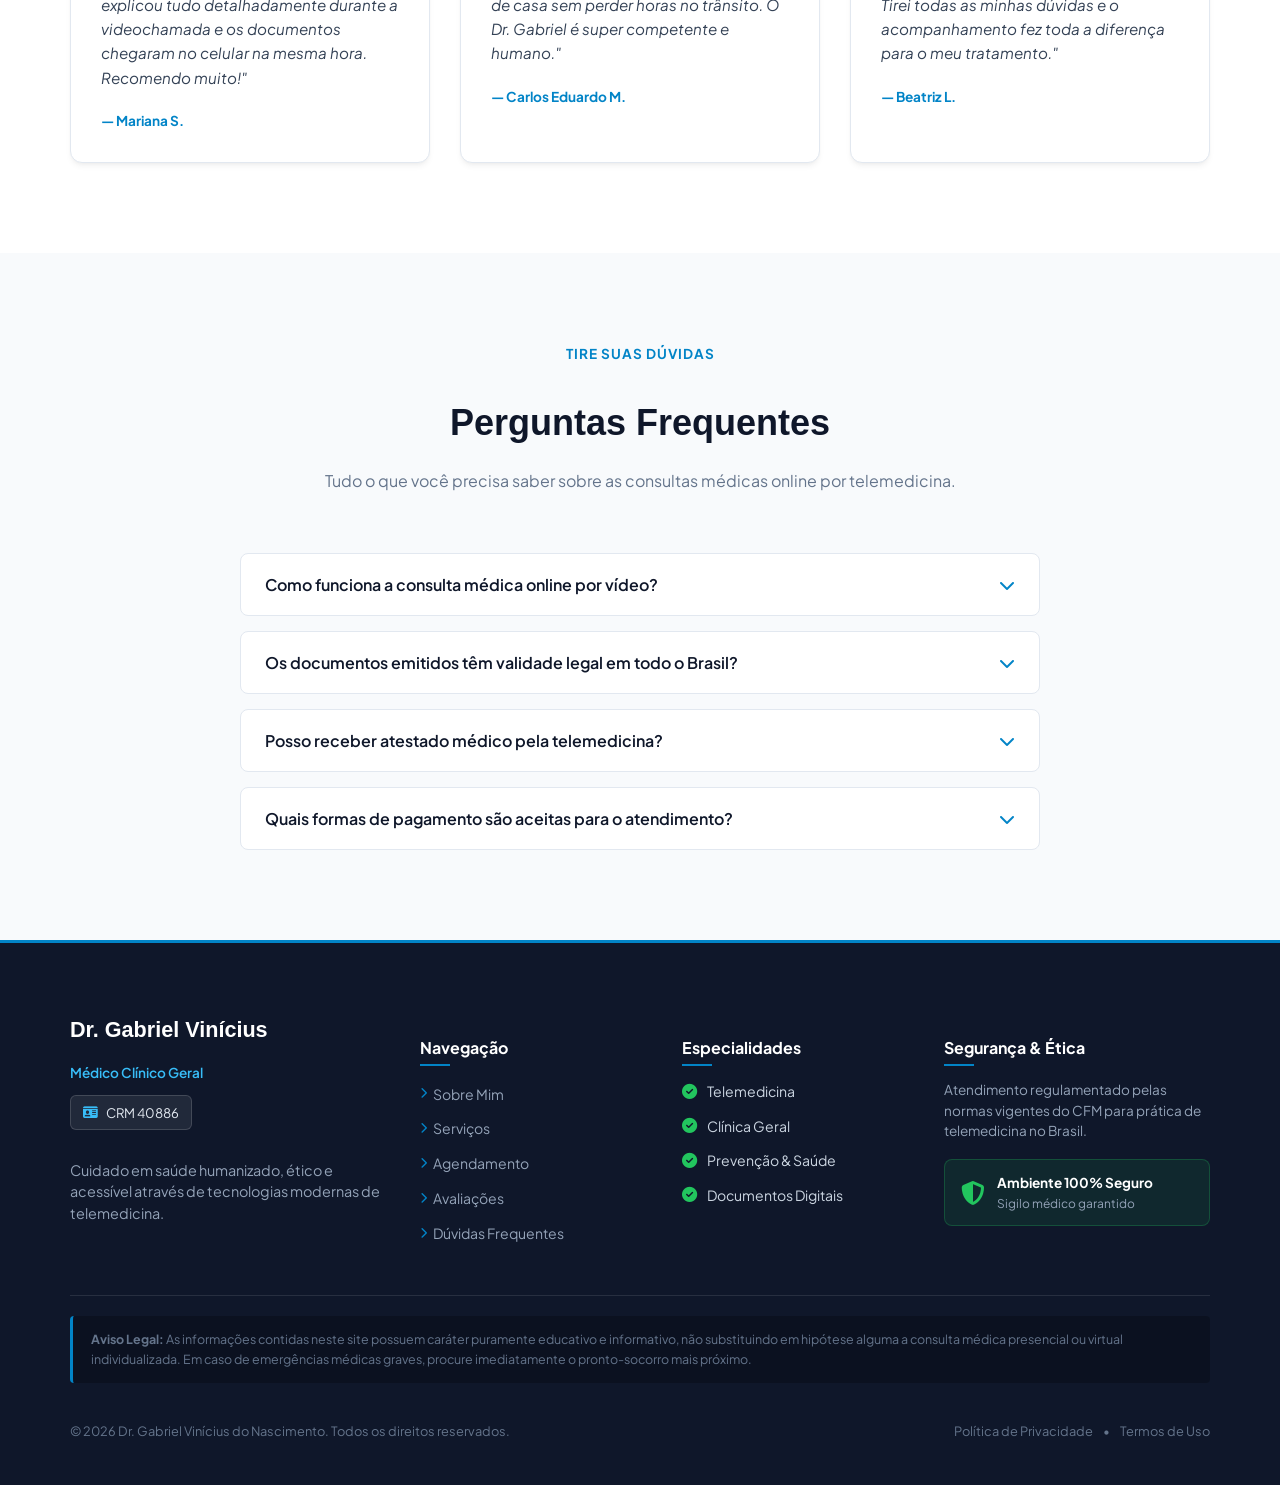
==== commit 90cc345a: "Update index.html" ====
--- a/index.html
+++ b/index.html
@@ -19,7 +19,7 @@
   <!-- Fontes Google -->
   <link rel="preconnect" href="https://fonts.googleapis.com">
   <link rel="preconnect" href="https://fonts.gstatic.com" crossorigin>
-  <link href="https://fonts.googleapis.com/css2?family=Inter:wght@400;500;600;700;800&family=Plus+Jakarta+Sans:wght@400;500;600;700&display=swap" rel="stylesheet">
+  <link href="https://fonts.googleapis.com/css2?family=Fraunces:opsz,wght@9..144,500;9..144,600;9..144,700&family=Plus+Jakarta+Sans:wght@400;500;600;700&display=swap" rel="stylesheet">
   
   <!-- Font Awesome Icons -->
   <link rel="stylesheet" href="https://cdnjs.cloudflare.com/ajax/libs/font-awesome/6.4.0/css/all.min.css">
@@ -77,6 +77,28 @@
         <div class="img-frame">
           <img src="assets/dr-gabriel.png" alt="Dr. Gabriel Vinícius - Médico Clínico Geral">
         </div>
+      </div>
+    </div>
+  </section>
+
+  <!-- FAIXA DE SELOS DE CONFIANÇA -->
+  <section class="trust-bar">
+    <div class="container trust-bar-grid">
+      <div class="trust-item">
+        <i class="fas fa-shield-halved"></i>
+        <span>Regulamentado pelo CFM</span>
+      </div>
+      <div class="trust-item">
+        <i class="fas fa-lock"></i>
+        <span>Dados protegidos (LGPD)</span>
+      </div>
+      <div class="trust-item">
+        <i class="fas fa-certificate"></i>
+        <span>Assinatura ICP-Brasil</span>
+      </div>
+      <div class="trust-item">
+        <i class="fas fa-user-shield"></i>
+        <span>Sigilo médico garantido</span>
       </div>
     </div>
   </section>
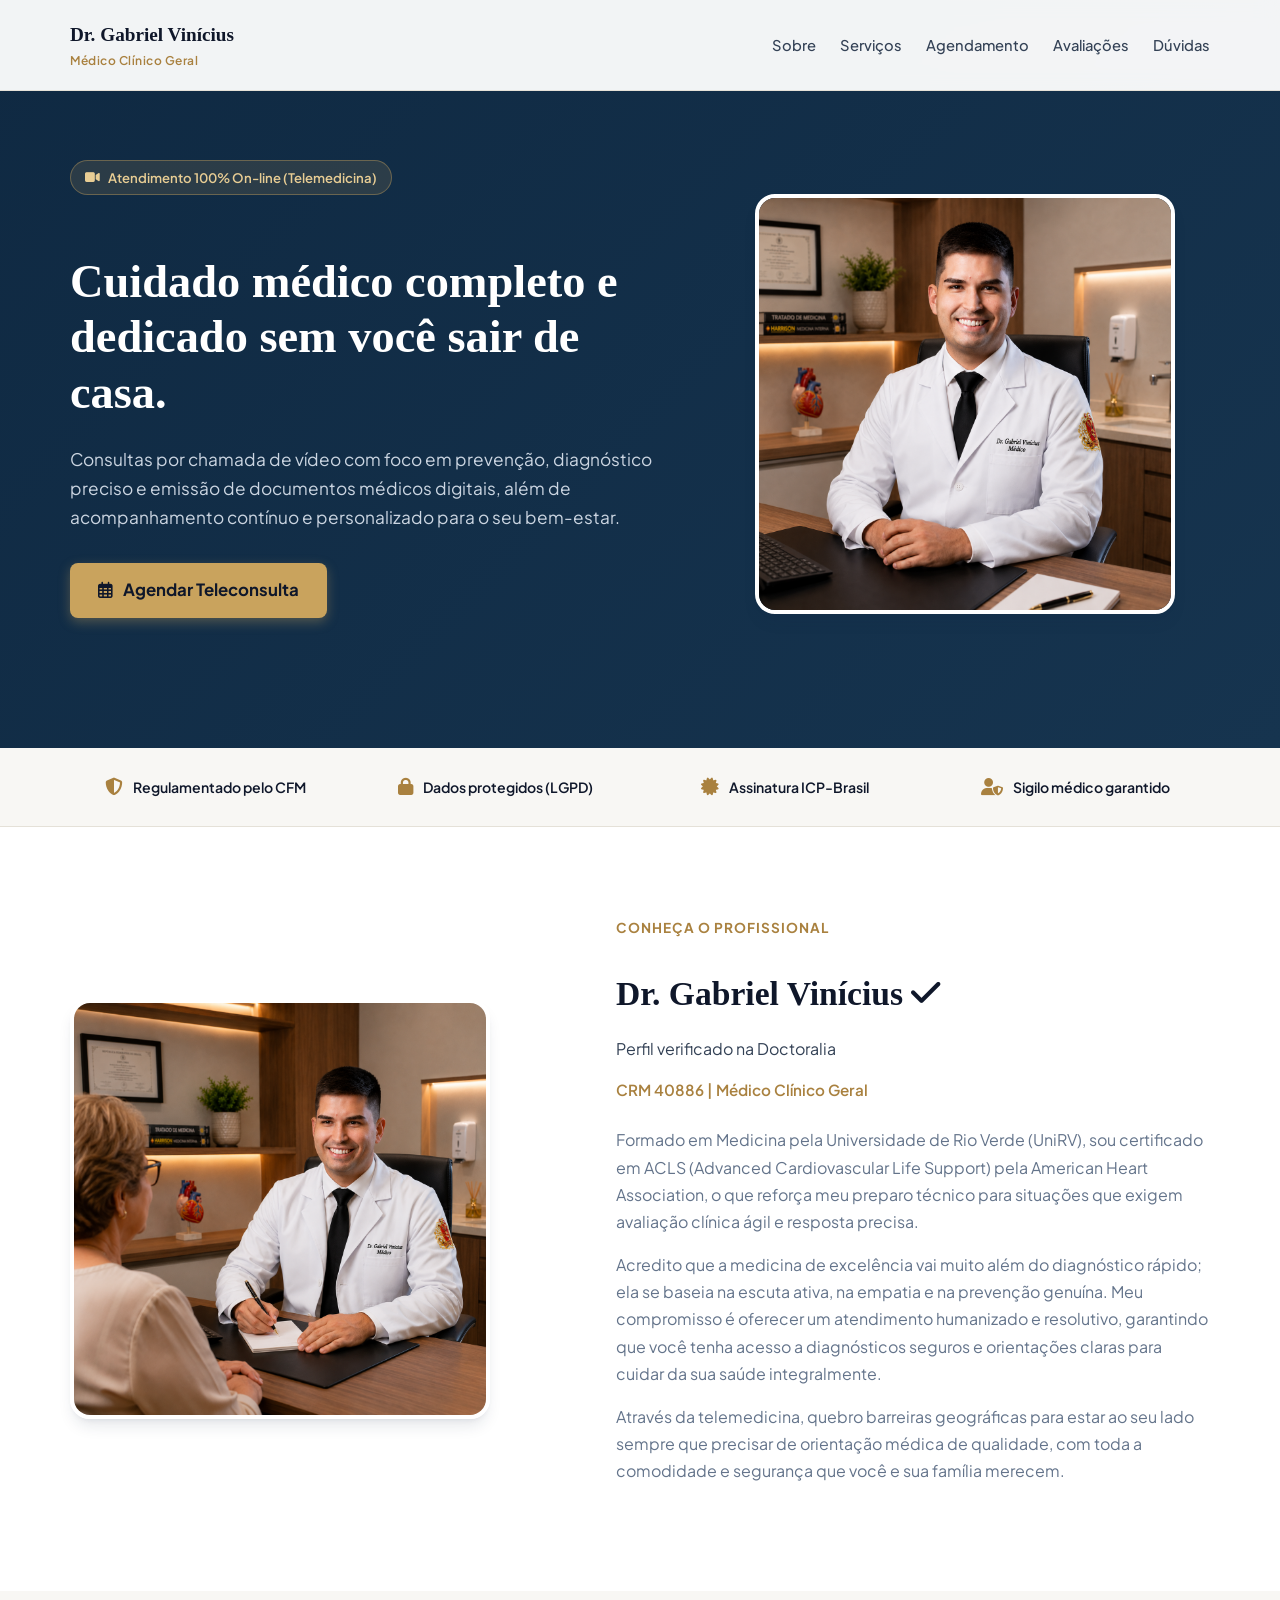
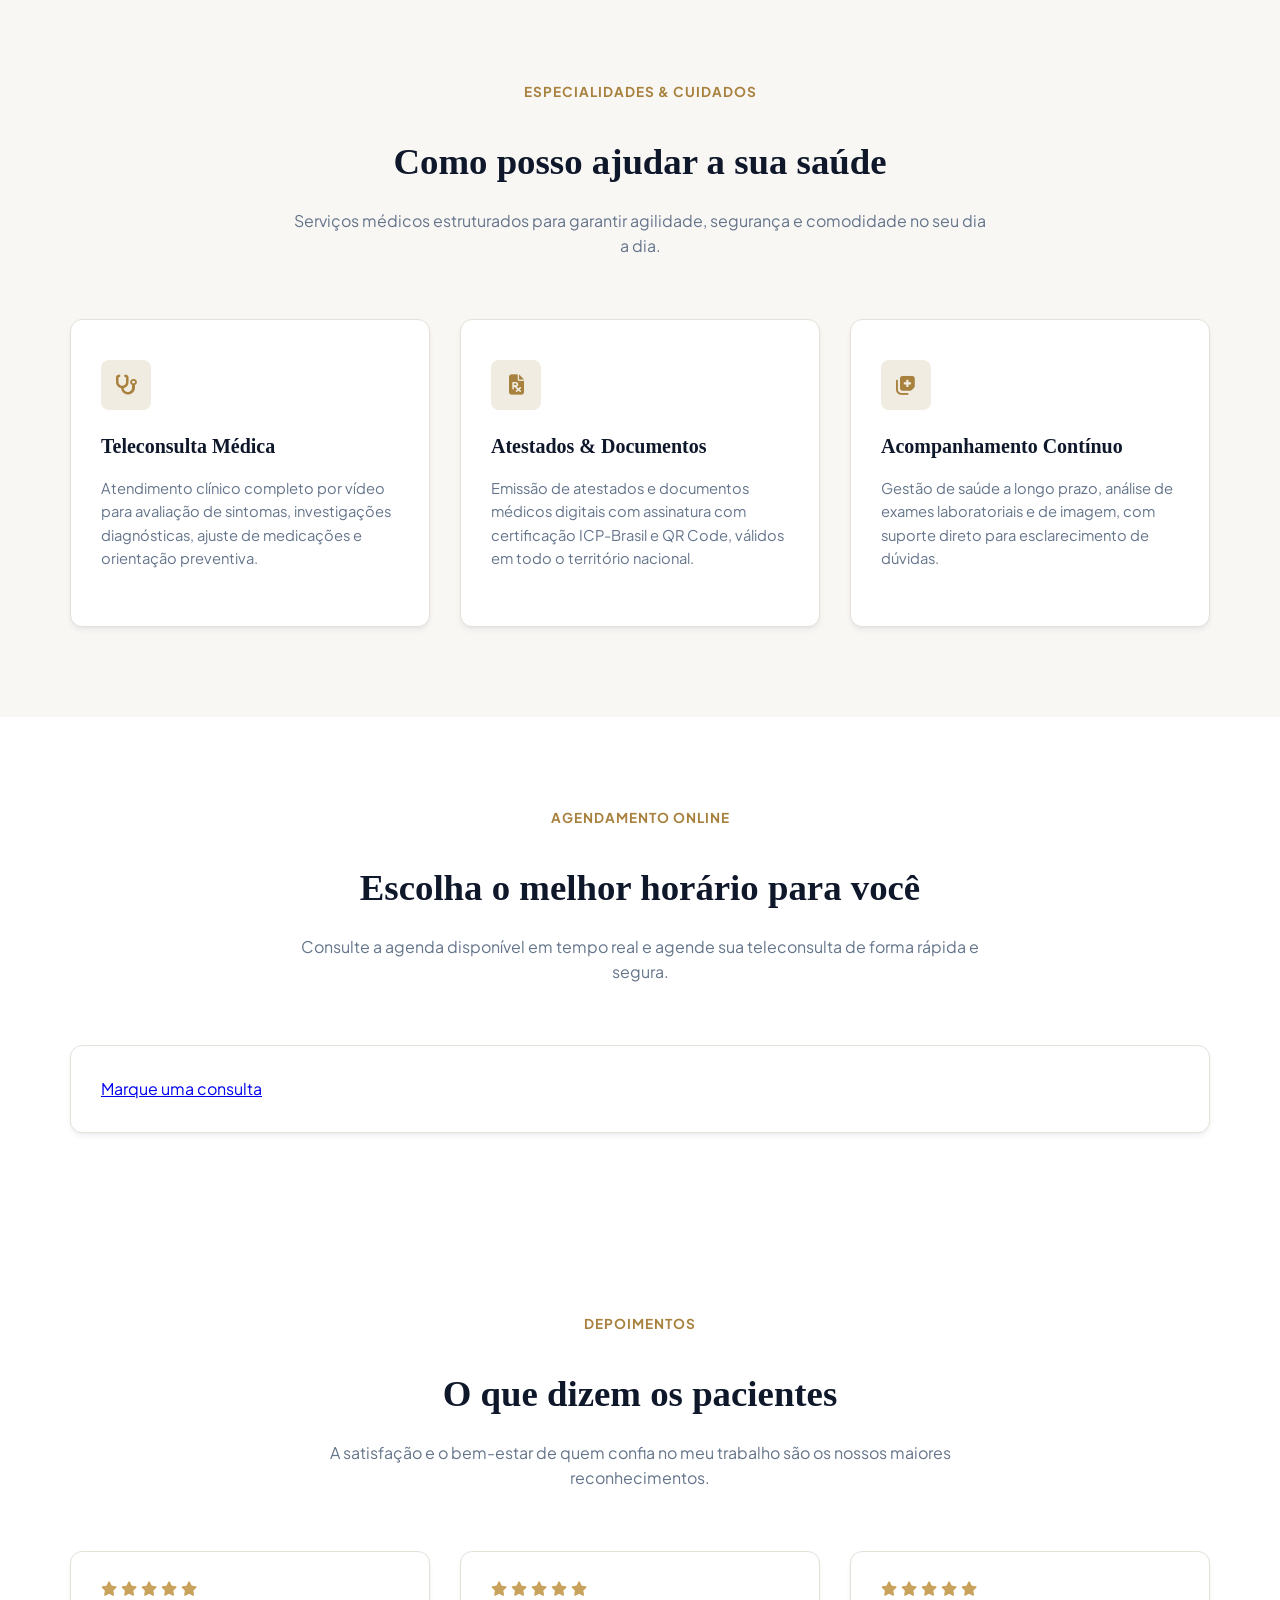
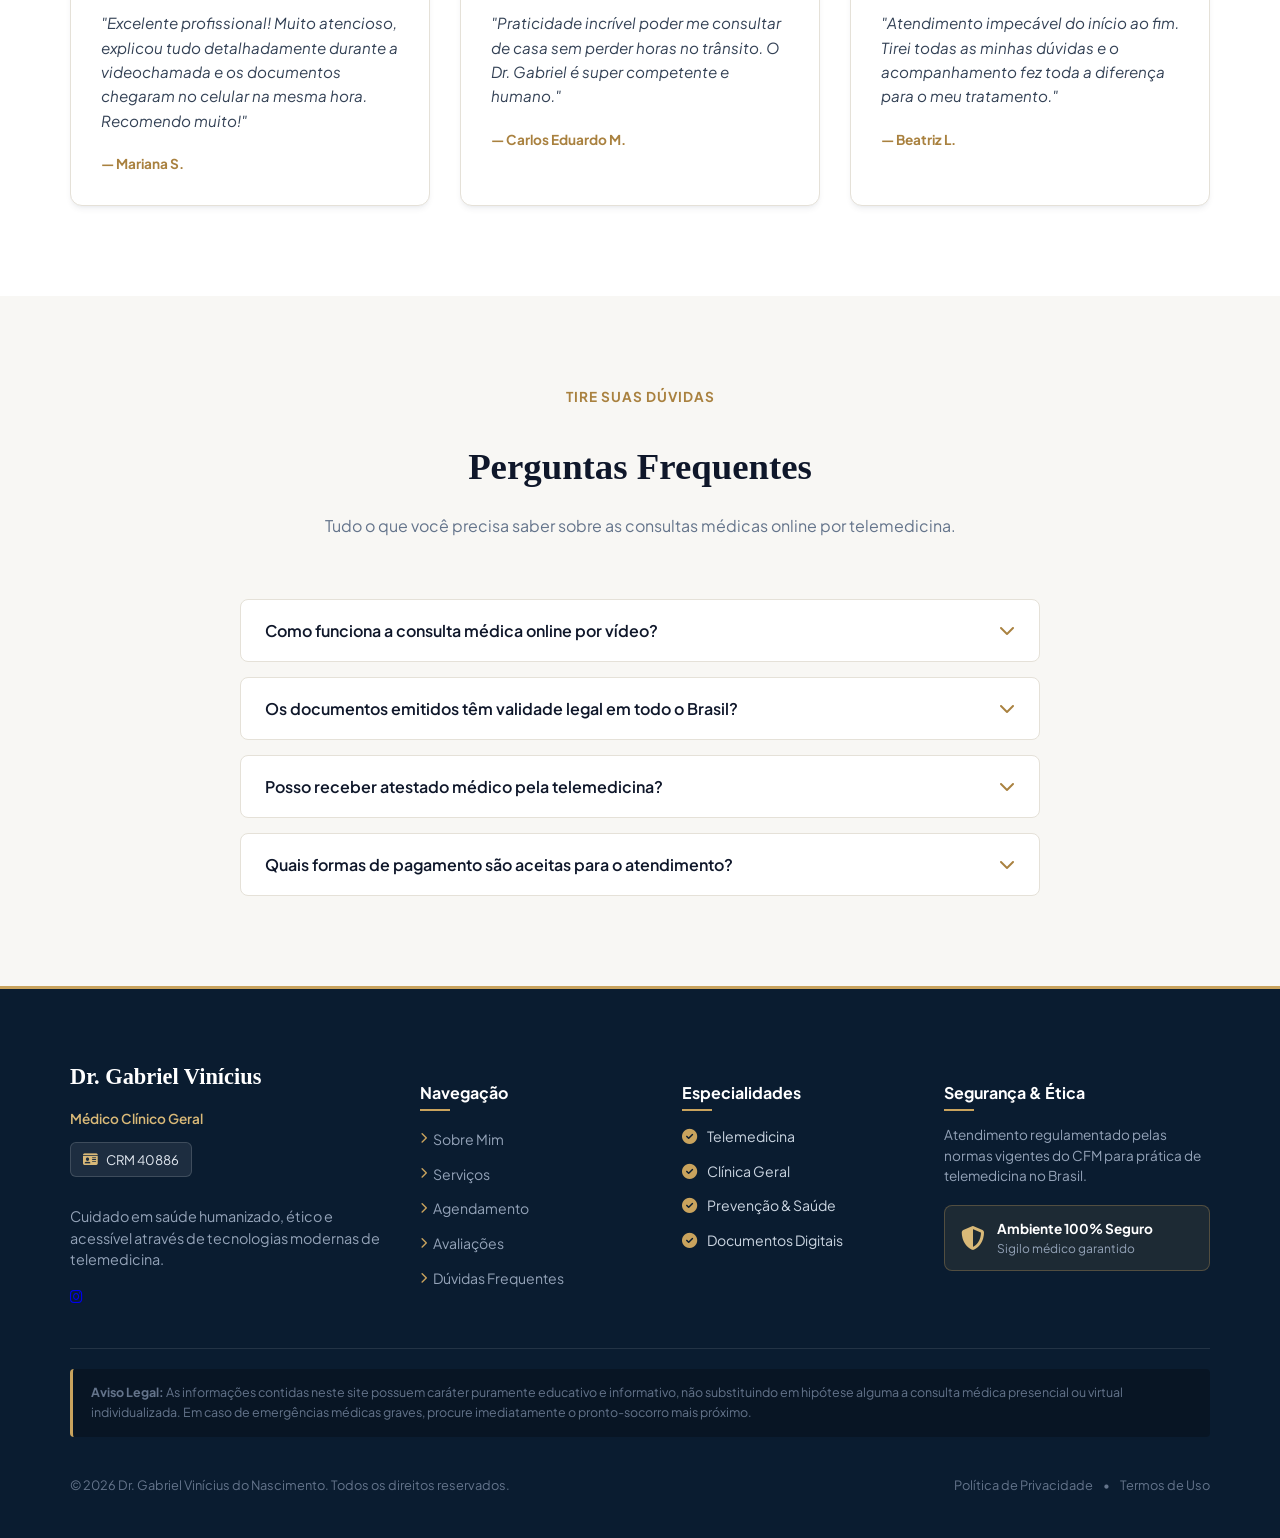
==== commit c20c656f: "Update index.html" ====
--- a/index.html
+++ b/index.html
@@ -113,7 +113,13 @@
       </div>
       <div class="sobre-card">
         <span class="section-tag">Conheça o profissional</span>
-        <h2>Dr. Gabriel Vinícius</h2>
+        <h2>
+          Dr. Gabriel Vinícius
+          <span class="verified-badge" title="Perfil verificado na Doctoralia">
+            <i class="fas fa-check"></i>
+          </span>
+        </h2>
+        <p class="verified-label">Perfil verificado na Doctoralia</p>
         <p class="crm-info">CRM 40886 | Médico Clínico Geral</p>
         <p class="sobre-text">
           Formado em Medicina pela Universidade de Rio Verde (UniRV), sou certificado em ACLS (Advanced Cardiovascular Life Support) pela American Heart Association, o que reforça meu preparo técnico para situações que exigem avaliação clínica ágil e resposta precisa.
@@ -278,6 +284,11 @@
             <i class="fas fa-id-card"></i> CRM 40886
           </div>
           <p class="footer-bio-short">Cuidado em saúde humanizado, ético e acessível através de tecnologias modernas de telemedicina.</p>
+          <div class="footer-social">
+            <a href="https://www.instagram.com/dr.gabrielvinicius_mn/" target="_blank" rel="noopener noreferrer" aria-label="Instagram do Dr. Gabriel Vinícius">
+              <i class="fab fa-instagram"></i>
+            </a>
+          </div>
         </div>
 
         <div class="footer-col">
--- a/style.css
+++ b/style.css
@@ -1,19 +1,22 @@
 :root {
-  --primary-color: #0284c7;
-  --primary-dark: #0369a1;
+  --primary-color: #0f2942;
+  --primary-dark: #0a1c30;
   --secondary-color: #0f172a;
-  --accent-color: #22c55e;
+  --accent-color: #c9a35d;
+  --accent-dark: #a9813f;
   --text-main: #334155;
   --text-light: #64748b;
   --bg-body: #ffffff;
-  --bg-light: #f8fafc;
-  --border-color: #e2e8f0;
+  --bg-light: #f8f7f4;
+  --border-color: #e5e1d8;
   --radius-sm: 8px;
   --radius-md: 12px;
   --radius-lg: 20px;
-  --shadow-sm: 0 4px 6px -1px rgba(0, 0, 0, 0.05), 0 2px 4px -2px rgba(0, 0, 0, 0.05);
-  --shadow-md: 0 10px 15px -3px rgba(0, 0, 0, 0.08), 0 4px 6px -4px rgba(0, 0, 0, 0.08);
+  --shadow-sm: 0 4px 6px -1px rgba(15, 41, 66, 0.06), 0 2px 4px -2px rgba(15, 41, 66, 0.06);
+  --shadow-md: 0 10px 15px -3px rgba(15, 41, 66, 0.10), 0 4px 6px -4px rgba(15, 41, 66, 0.10);
   --transition-fast: 0.25s ease;
+  --font-heading: 'Fraunces', serif;
+  --font-body: 'Plus Jakarta Sans', sans-serif;
 }
 
 *, *::before, *::after {
@@ -28,7 +31,7 @@
 }
 
 body {
-  font-family: 'Plus Jakarta Sans', sans-serif;
+  font-family: var(--font-body);
   color: var(--text-main);
   background-color: var(--bg-body);
   line-height: 1.6;
@@ -70,15 +73,15 @@
 }
 
 .logo-title {
-  font-family: 'Inter', sans-serif;
-  font-weight: 700;
-  font-size: 1.15rem;
+  font-family: var(--font-heading);
+  font-weight: 600;
+  font-size: 1.2rem;
   color: var(--secondary-color);
 }
 
 .logo-sub {
   font-size: 0.75rem;
-  color: var(--primary-color);
+  color: var(--accent-dark);
   font-weight: 600;
   letter-spacing: 0.5px;
 }
@@ -99,7 +102,7 @@
 }
 
 nav a:hover {
-  color: var(--primary-color);
+  color: var(--accent-dark);
 }
 
 .menu-toggle {
@@ -114,7 +117,7 @@
 
 .hero {
   padding: 160px 0 100px 0;
-  background: linear-gradient(135deg, #f0f9ff 0%, #e0f2fe 100%);
+  background: linear-gradient(135deg, #0f2942 0%, #16344f 100%);
 }
 
 .hero-container {
@@ -128,8 +131,9 @@
   display: inline-flex;
   align-items: center;
   gap: 8px;
-  background-color: #bae6fd;
-  color: #0369a1;
+  background-color: rgba(201, 163, 93, 0.15);
+  border: 1px solid rgba(201, 163, 93, 0.4);
+  color: #e8cd94;
   padding: 6px 14px;
   border-radius: 50px;
   font-size: 0.82rem;
@@ -138,17 +142,17 @@
 }
 
 .hero-text h1 {
-  font-family: 'Inter', sans-serif;
-  font-size: 2.75rem;
-  font-weight: 800;
-  color: var(--secondary-color);
+  font-family: var(--font-heading);
+  font-size: 2.9rem;
+  font-weight: 600;
+  color: #ffffff;
   line-height: 1.2;
   margin-bottom: 24px;
 }
 
 .hero-subtitle {
   font-size: 1.08rem;
-  color: var(--text-light);
+  color: #cbd5e1;
   line-height: 1.7;
   margin-bottom: 30px;
   font-weight: 400;
@@ -163,18 +167,19 @@
   align-items: center;
   justify-content: center;
   gap: 10px;
-  background-color: var(--primary-color);
-  color: #ffffff;
+  background-color: var(--accent-color);
+  color: #0f172a;
   padding: 14px 28px;
   border-radius: var(--radius-sm);
-  font-weight: 600;
+  font-weight: 700;
   text-decoration: none;
-  box-shadow: 0 4px 12px rgba(2, 132, 199, 0.3);
+  box-shadow: 0 4px 12px rgba(201, 163, 93, 0.35);
   transition: var(--transition-fast);
 }
 
 .btn-primary:hover {
-  background-color: var(--primary-dark);
+  background-color: var(--accent-dark);
+  color: #ffffff;
   transform: translateY(-2px);
 }
 
@@ -203,6 +208,35 @@
   display: block;
 }
 
+/* --- FAIXA DE SELOS DE CONFIANÇA --- */
+.trust-bar {
+  background-color: var(--bg-light);
+  border-bottom: 1px solid var(--border-color);
+  padding: 28px 0;
+}
+
+.trust-bar-grid {
+  display: grid;
+  grid-template-columns: repeat(4, 1fr);
+  gap: 20px;
+}
+
+.trust-item {
+  display: flex;
+  align-items: center;
+  justify-content: center;
+  gap: 10px;
+  text-align: center;
+  color: var(--secondary-color);
+  font-size: 0.88rem;
+  font-weight: 600;
+}
+
+.trust-item i {
+  color: var(--accent-dark);
+  font-size: 1.1rem;
+}
+
 .section {
   padding: 90px 0;
 }
@@ -218,7 +252,7 @@
 }
 
 .section-tag {
-  color: var(--primary-color);
+  color: var(--accent-dark);
   font-weight: 700;
   font-size: 0.85rem;
   text-transform: uppercase;
@@ -228,9 +262,9 @@
 }
 
 .section-header h2 {
-  font-family: 'Inter', sans-serif;
-  font-size: 2.25rem;
-  font-weight: 700;
+  font-family: var(--font-heading);
+  font-size: 2.3rem;
+  font-weight: 600;
   color: var(--secondary-color);
   margin-bottom: 12px;
 }
@@ -248,14 +282,15 @@
 }
 
 .sobre-card h2 {
-  font-family: 'Inter', sans-serif;
-  font-size: 2rem;
+  font-family: var(--font-heading);
+  font-size: 2.1rem;
+  font-weight: 600;
   color: var(--secondary-color);
   margin-bottom: 6px;
 }
 
 .crm-info {
-  color: var(--primary-color);
+  color: var(--accent-dark);
   font-weight: 600;
   font-size: 0.95rem;
   margin-bottom: 24px;
@@ -285,14 +320,14 @@
 .card:hover {
   transform: translateY(-5px);
   box-shadow: var(--shadow-md);
-  border-color: #bae6fd;
+  border-color: rgba(201, 163, 93, 0.4);
 }
 
 .card-icon {
   width: 50px;
   height: 50px;
-  background-color: #f0f9ff;
-  color: var(--primary-color);
+  background-color: #f0ece1;
+  color: var(--accent-dark);
   display: flex;
   align-items: center;
   justify-content: center;
@@ -302,8 +337,9 @@
 }
 
 .card h3 {
-  font-family: 'Inter', sans-serif;
-  font-size: 1.2rem;
+  font-family: var(--font-heading);
+  font-size: 1.25rem;
+  font-weight: 600;
   color: var(--secondary-color);
   margin-bottom: 12px;
 }
@@ -347,7 +383,7 @@
 }
 
 .stars {
-  color: #f59e0b;
+  color: var(--accent-color);
   font-size: 0.9rem;
   margin-bottom: 15px;
   display: flex;
@@ -365,7 +401,7 @@
 .review-author {
   font-weight: 700;
   font-size: 0.85rem;
-  color: var(--primary-color);
+  color: var(--accent-dark);
   display: block;
 }
 
@@ -390,7 +426,7 @@
   background: none;
   border: none;
   text-align: left;
-  font-family: 'Plus Jakarta Sans', sans-serif;
+  font-family: var(--font-body);
   font-size: 1rem;
   font-weight: 600;
   color: var(--secondary-color);
@@ -402,7 +438,7 @@
 }
 
 .faq-question i {
-  color: var(--primary-color);
+  color: var(--accent-dark);
   transition: transform var(--transition-fast);
 }
 
@@ -428,11 +464,11 @@
 }
 
 .footer-professional {
-  background-color: #0f172a;
+  background-color: #0a1c30;
   color: #94a3b8;
   padding: 70px 0 30px 0;
   font-size: 0.9rem;
-  border-top: 3px solid var(--primary-color);
+  border-top: 3px solid var(--accent-color);
 }
 
 .footer-top-grid {
@@ -443,15 +479,15 @@
 }
 
 .footer-brand-name {
-  font-family: 'Inter', sans-serif;
-  font-size: 1.35rem;
-  font-weight: 700;
+  font-family: var(--font-heading);
+  font-size: 1.4rem;
+  font-weight: 600;
   color: #ffffff;
   display: block;
 }
 
 .footer-spec {
-  color: #38bdf8;
+  color: #d9b978;
   font-weight: 600;
   font-size: 0.85rem;
   margin-bottom: 12px;
@@ -471,7 +507,7 @@
 }
 
 .footer-badge-crm i {
-  color: #38bdf8;
+  color: #d9b978;
 }
 
 .footer-bio-short {
@@ -494,7 +530,7 @@
   bottom: -6px;
   width: 30px;
   height: 2px;
-  background-color: var(--primary-color);
+  background-color: var(--accent-color);
 }
 
 .footer-links {
@@ -519,7 +555,7 @@
 
 .footer-links a i {
   font-size: 0.7rem;
-  color: var(--primary-color);
+  color: var(--accent-color);
   transition: transform var(--transition-fast);
 }
 
@@ -547,7 +583,7 @@
 }
 
 .icon-trust {
-  color: #22c55e;
+  color: var(--accent-color);
   font-size: 0.95rem;
 }
 
@@ -561,11 +597,11 @@
   display: flex;
   align-items: center;
   gap: 12px;
-  background-color: rgba(34, 197, 94, 0.1);
-  border: 1px solid rgba(34, 197, 94, 0.25);
+  background-color: rgba(201, 163, 93, 0.1);
+  border: 1px solid rgba(201, 163, 93, 0.3);
   padding: 12px 16px;
   border-radius: var(--radius-sm);
-  color: #22c55e;
+  color: #d9b978;
 }
 
 .footer-security-badge i {
@@ -592,7 +628,7 @@
 
 .footer-disclaimer {
   background-color: rgba(0, 0, 0, 0.25);
-  border-left: 3px solid var(--primary-color);
+  border-left: 3px solid var(--accent-color);
   padding: 14px 18px;
   border-radius: 4px;
   margin-bottom: 25px;
@@ -656,7 +692,7 @@
   width: 100%;
   padding: 12px;
   font-size: 1rem;
-  box-shadow: 0 4px 10px rgba(2, 132, 199, 0.25);
+  box-shadow: 0 4px 10px rgba(201, 163, 93, 0.3);
 }
 
 @media (max-width: 992px) {
@@ -681,6 +717,11 @@
   .footer-top-grid {
     grid-template-columns: 1fr 1fr;
     gap: 30px;
+  }
+
+  .trust-bar-grid {
+    grid-template-columns: repeat(2, 1fr);
+    row-gap: 16px;
   }
 }
 
@@ -740,7 +781,7 @@
   }
 
   .hero-text h1 {
-    font-size: 1.85rem;
+    font-size: 1.95rem;
     line-height: 1.25;
     margin-bottom: 18px;
   }
@@ -782,4 +823,13 @@
   body {
     padding-bottom: 70px;
   }
-}
+
+  .trust-bar-grid {
+    grid-template-columns: 1fr;
+    gap: 14px;
+  }
+
+  .trust-item {
+    justify-content: flex-start;
+  }
+}
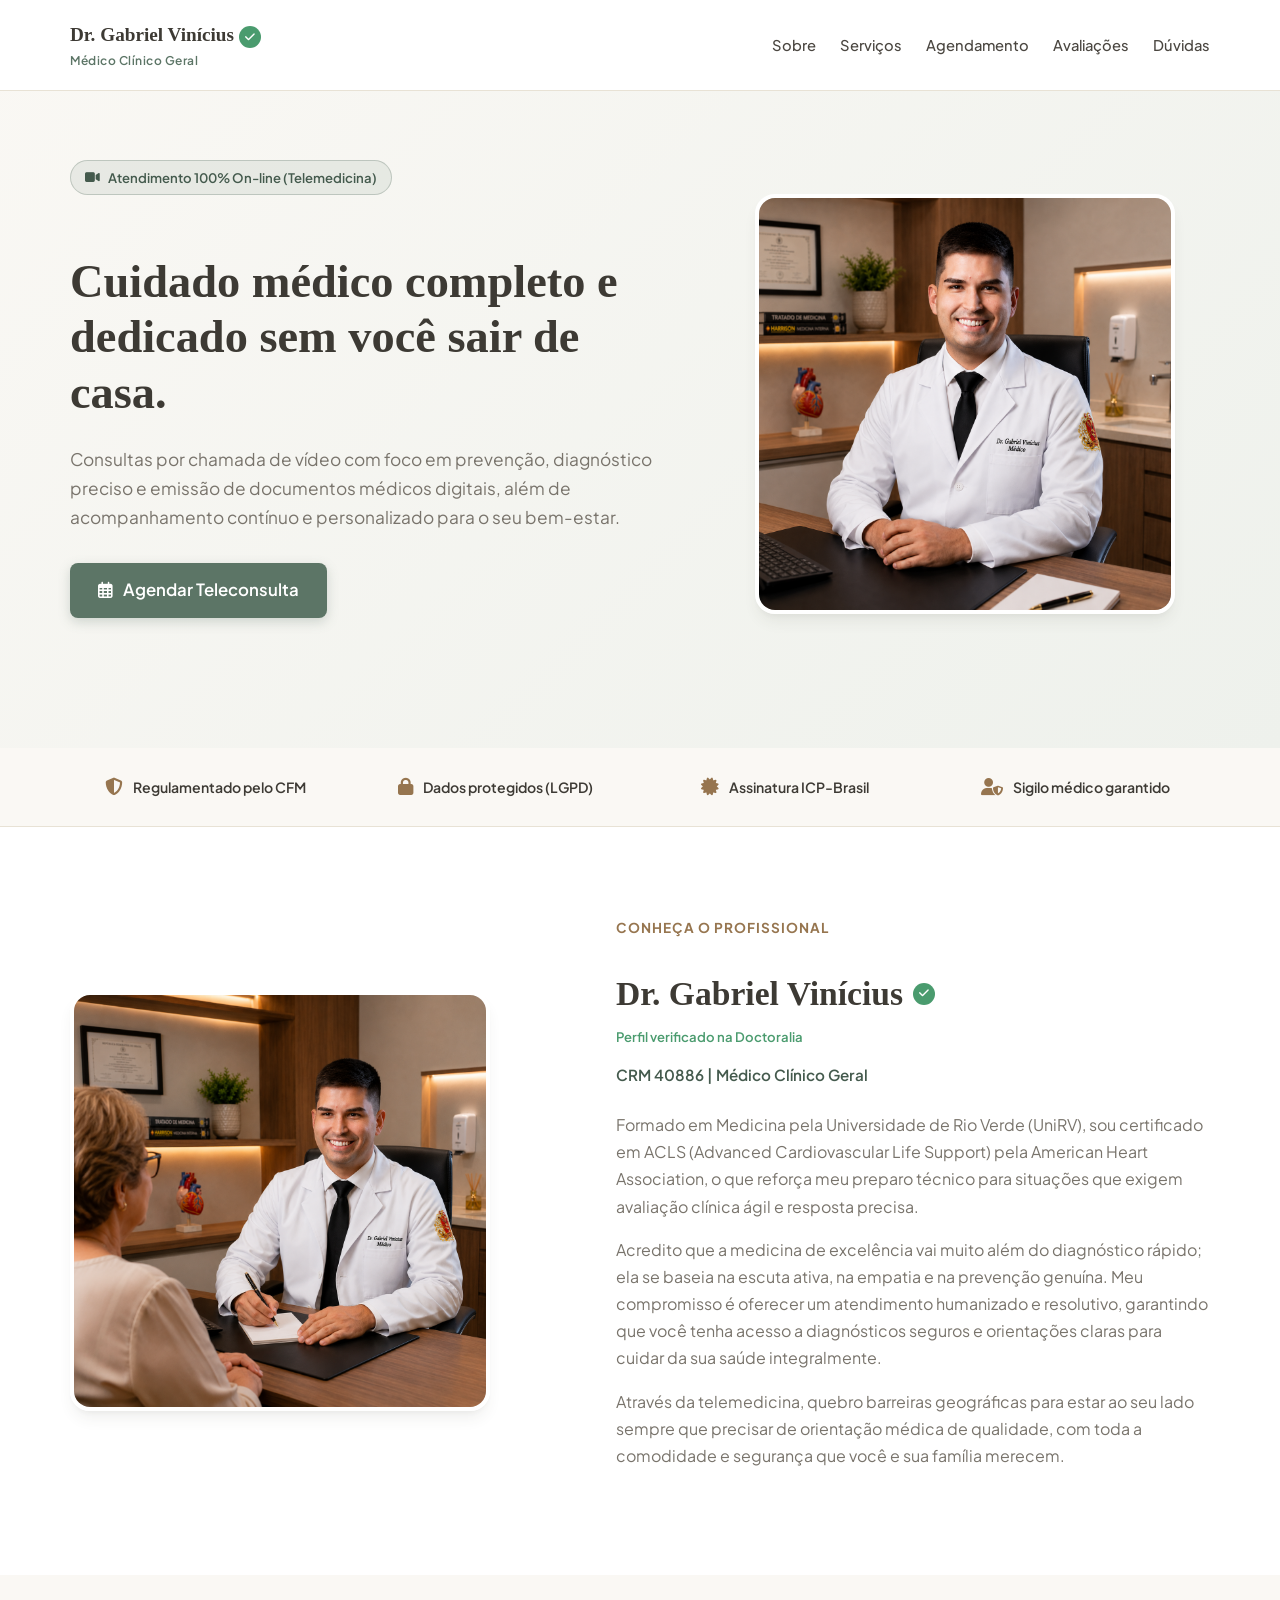
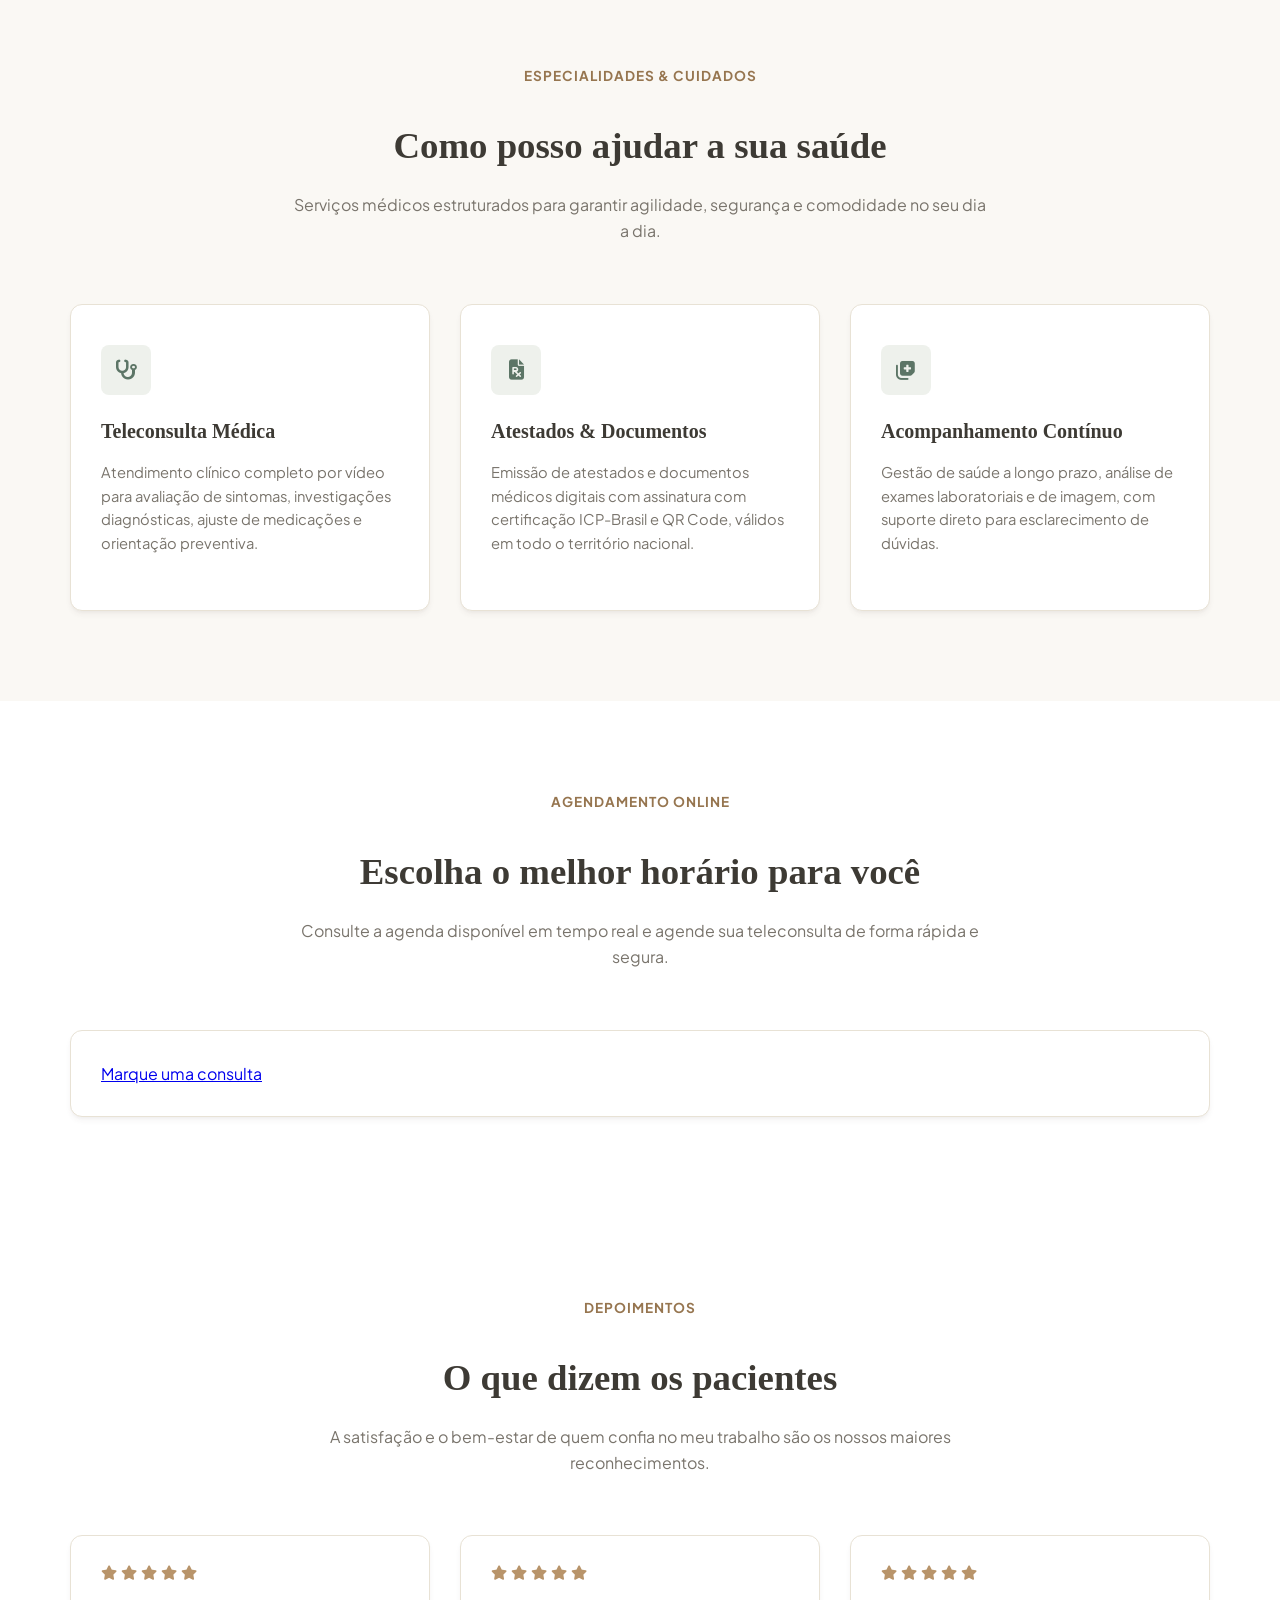
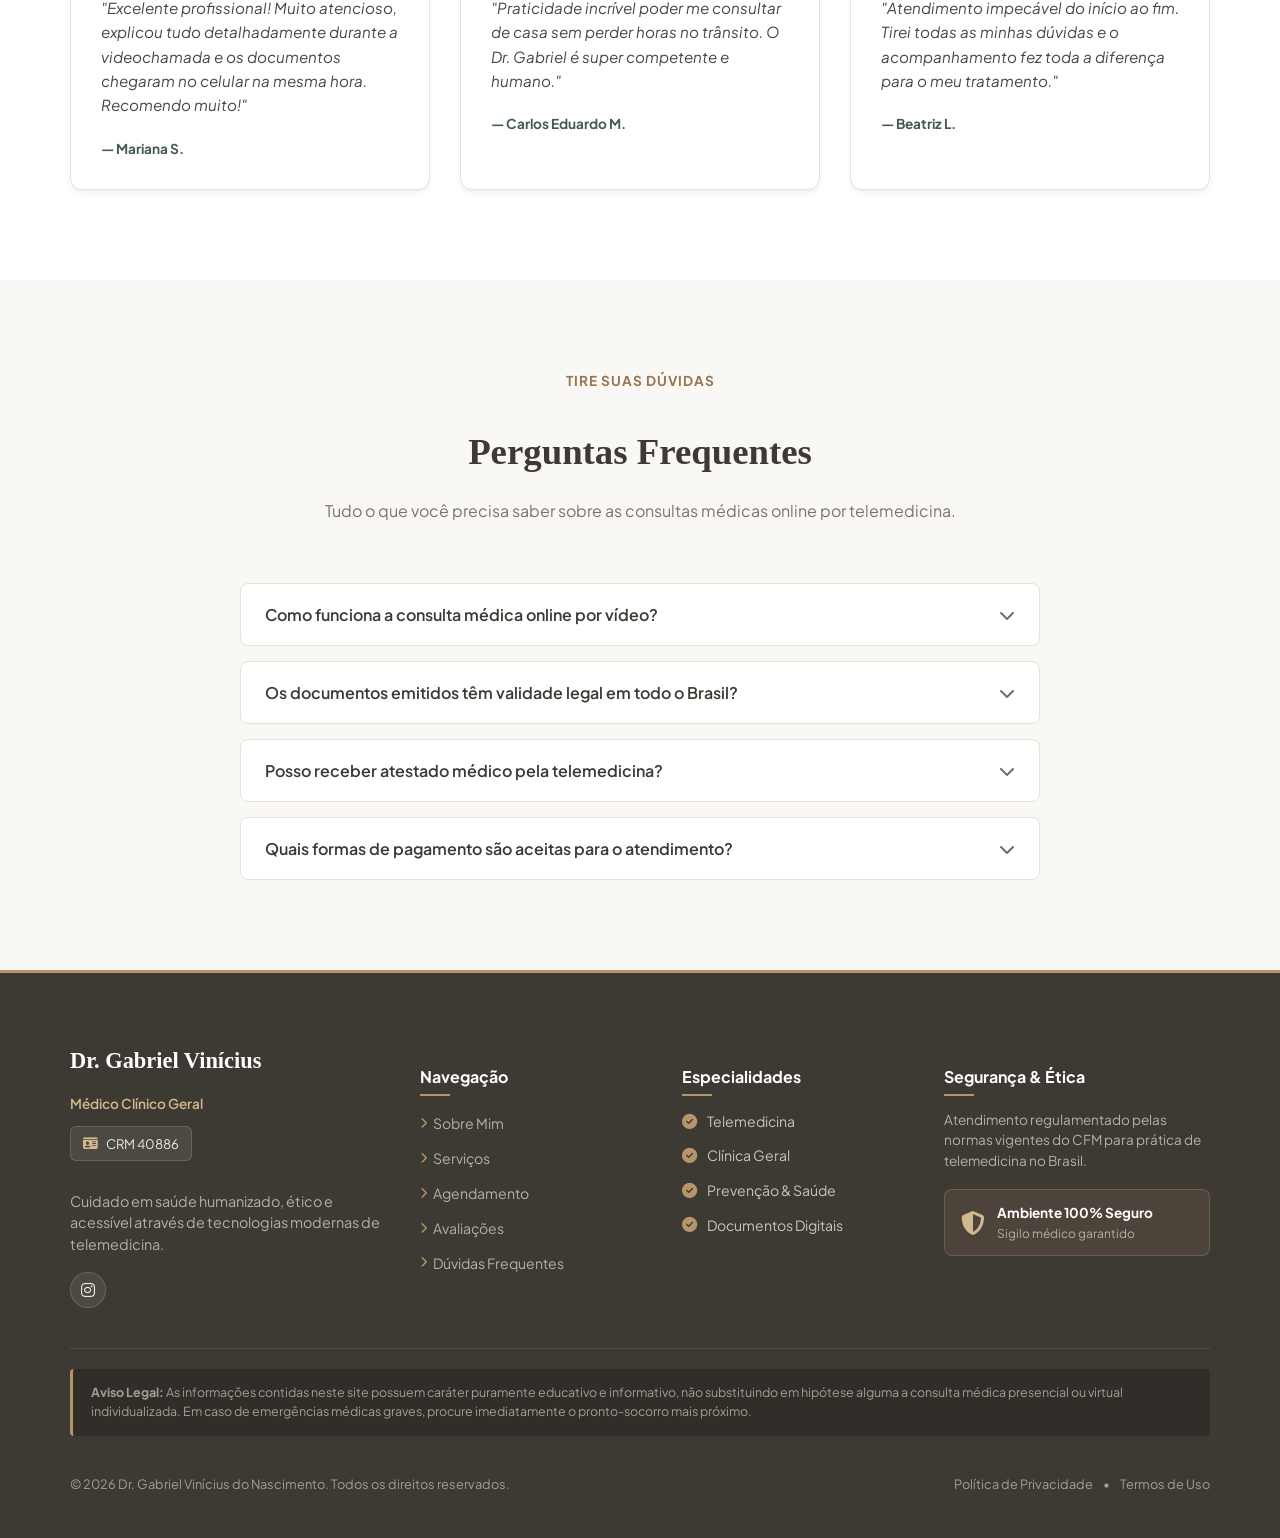
==== commit 991eee2f: "Update index.html" ====
--- a/index.html
+++ b/index.html
@@ -33,7 +33,12 @@
   <header>
     <div class="container nav-container">
       <div class="logo">
-        <span class="logo-title">Dr. Gabriel Vinícius</span>
+        <span class="logo-title">
+          Dr. Gabriel Vinícius
+          <span class="verified-badge verified-badge-sm" title="Perfil verificado na Doctoralia">
+            <i class="fas fa-check"></i>
+          </span>
+        </span>
         <span class="logo-sub">Médico Clínico Geral</span>
       </div>
 
--- a/style.css
+++ b/style.css
@@ -1,19 +1,19 @@
 :root {
-  --primary-color: #0f2942;
-  --primary-dark: #0a1c30;
-  --secondary-color: #0f172a;
-  --accent-color: #c9a35d;
-  --accent-dark: #a9813f;
-  --text-main: #334155;
-  --text-light: #64748b;
+  --primary-color: #5c7566;
+  --primary-dark: #445a4d;
+  --secondary-color: #3d3a34;
+  --accent-color: #b8946a;
+  --accent-dark: #96754f;
+  --text-main: #4a4640;
+  --text-light: #79746c;
   --bg-body: #ffffff;
-  --bg-light: #f8f7f4;
-  --border-color: #e5e1d8;
+  --bg-light: #faf8f4;
+  --border-color: #e8e2d5;
   --radius-sm: 8px;
   --radius-md: 12px;
   --radius-lg: 20px;
-  --shadow-sm: 0 4px 6px -1px rgba(15, 41, 66, 0.06), 0 2px 4px -2px rgba(15, 41, 66, 0.06);
-  --shadow-md: 0 10px 15px -3px rgba(15, 41, 66, 0.10), 0 4px 6px -4px rgba(15, 41, 66, 0.10);
+  --shadow-sm: 0 4px 6px -1px rgba(61, 58, 52, 0.06), 0 2px 4px -2px rgba(61, 58, 52, 0.06);
+  --shadow-md: 0 10px 15px -3px rgba(61, 58, 52, 0.08), 0 4px 6px -4px rgba(61, 58, 52, 0.08);
   --transition-fast: 0.25s ease;
   --font-heading: 'Fraunces', serif;
   --font-body: 'Plus Jakarta Sans', sans-serif;
@@ -81,7 +81,7 @@
 
 .logo-sub {
   font-size: 0.75rem;
-  color: var(--accent-dark);
+  color: var(--primary-color);
   font-weight: 600;
   letter-spacing: 0.5px;
 }
@@ -102,7 +102,7 @@
 }
 
 nav a:hover {
-  color: var(--accent-dark);
+  color: var(--primary-color);
 }
 
 .menu-toggle {
@@ -117,7 +117,7 @@
 
 .hero {
   padding: 160px 0 100px 0;
-  background: linear-gradient(135deg, #0f2942 0%, #16344f 100%);
+  background: linear-gradient(135deg, #faf8f4 0%, #eef1ec 100%);
 }
 
 .hero-container {
@@ -131,9 +131,9 @@
   display: inline-flex;
   align-items: center;
   gap: 8px;
-  background-color: rgba(201, 163, 93, 0.15);
-  border: 1px solid rgba(201, 163, 93, 0.4);
-  color: #e8cd94;
+  background-color: rgba(92, 117, 102, 0.10);
+  border: 1px solid rgba(92, 117, 102, 0.3);
+  color: var(--primary-dark);
   padding: 6px 14px;
   border-radius: 50px;
   font-size: 0.82rem;
@@ -145,14 +145,14 @@
   font-family: var(--font-heading);
   font-size: 2.9rem;
   font-weight: 600;
-  color: #ffffff;
+  color: var(--secondary-color);
   line-height: 1.2;
   margin-bottom: 24px;
 }
 
 .hero-subtitle {
   font-size: 1.08rem;
-  color: #cbd5e1;
+  color: var(--text-light);
   line-height: 1.7;
   margin-bottom: 30px;
   font-weight: 400;
@@ -167,19 +167,18 @@
   align-items: center;
   justify-content: center;
   gap: 10px;
-  background-color: var(--accent-color);
-  color: #0f172a;
+  background-color: var(--primary-color);
+  color: #ffffff;
   padding: 14px 28px;
   border-radius: var(--radius-sm);
-  font-weight: 700;
+  font-weight: 600;
   text-decoration: none;
-  box-shadow: 0 4px 12px rgba(201, 163, 93, 0.35);
+  box-shadow: 0 4px 12px rgba(92, 117, 102, 0.25);
   transition: var(--transition-fast);
 }
 
 .btn-primary:hover {
-  background-color: var(--accent-dark);
-  color: #ffffff;
+  background-color: var(--primary-dark);
   transform: translateY(-2px);
 }
 
@@ -287,10 +286,37 @@
   font-weight: 600;
   color: var(--secondary-color);
   margin-bottom: 6px;
+  display: flex;
+  align-items: center;
+  gap: 10px;
+}
+
+/* --- SELO DE VERIFICAÇÃO --- */
+.verified-badge {
+  display: inline-flex;
+  align-items: center;
+  justify-content: center;
+  width: 22px;
+  height: 22px;
+  background-color: #4a9b6e;
+  color: #ffffff;
+  border-radius: 50%;
+  font-size: 0.7rem;
+  flex-shrink: 0;
+}
+
+.verified-label {
+  color: #4a9b6e;
+  font-weight: 600;
+  font-size: 0.82rem;
+  margin: 0 0 14px 0;
+  display: flex;
+  align-items: center;
+  gap: 6px;
 }
 
 .crm-info {
-  color: var(--accent-dark);
+  color: var(--primary-dark);
   font-weight: 600;
   font-size: 0.95rem;
   margin-bottom: 24px;
@@ -320,14 +346,14 @@
 .card:hover {
   transform: translateY(-5px);
   box-shadow: var(--shadow-md);
-  border-color: rgba(201, 163, 93, 0.4);
+  border-color: rgba(92, 117, 102, 0.3);
 }
 
 .card-icon {
   width: 50px;
   height: 50px;
-  background-color: #f0ece1;
-  color: var(--accent-dark);
+  background-color: #eef1ec;
+  color: var(--primary-color);
   display: flex;
   align-items: center;
   justify-content: center;
@@ -401,7 +427,7 @@
 .review-author {
   font-weight: 700;
   font-size: 0.85rem;
-  color: var(--accent-dark);
+  color: var(--primary-dark);
   display: block;
 }
 
@@ -438,7 +464,7 @@
 }
 
 .faq-question i {
-  color: var(--accent-dark);
+  color: var(--primary-color);
   transition: transform var(--transition-fast);
 }
 
@@ -464,8 +490,8 @@
 }
 
 .footer-professional {
-  background-color: #0a1c30;
-  color: #94a3b8;
+  background-color: var(--secondary-color);
+  color: #c9c4b8;
   padding: 70px 0 30px 0;
   font-size: 0.9rem;
   border-top: 3px solid var(--accent-color);
@@ -487,7 +513,7 @@
 }
 
 .footer-spec {
-  color: #d9b978;
+  color: #d3b78e;
   font-weight: 600;
   font-size: 0.85rem;
   margin-bottom: 12px;
@@ -499,7 +525,7 @@
   gap: 8px;
   background-color: rgba(255, 255, 255, 0.08);
   border: 1px solid rgba(255, 255, 255, 0.15);
-  color: #e2e8f0;
+  color: #ece8dd;
   padding: 6px 12px;
   border-radius: 6px;
   font-size: 0.82rem;
@@ -507,12 +533,40 @@
 }
 
 .footer-badge-crm i {
-  color: #d9b978;
+  color: #d3b78e;
 }
 
 .footer-bio-short {
   line-height: 1.5;
-  color: #94a3b8;
+  color: #b5b0a3;
+  margin-bottom: 16px;
+}
+
+/* --- ÍCONE SOCIAL (INSTAGRAM) --- */
+.footer-social {
+  display: flex;
+  gap: 12px;
+}
+
+.footer-social a {
+  display: inline-flex;
+  align-items: center;
+  justify-content: center;
+  width: 36px;
+  height: 36px;
+  background-color: rgba(255, 255, 255, 0.08);
+  border: 1px solid rgba(255, 255, 255, 0.15);
+  color: #ece8dd;
+  border-radius: 50%;
+  text-decoration: none;
+  font-size: 1rem;
+  transition: var(--transition-fast);
+}
+
+.footer-social a:hover {
+  background-color: var(--accent-color);
+  color: #ffffff;
+  border-color: var(--accent-color);
 }
 
 .footer-col-title {
@@ -544,7 +598,7 @@
 }
 
 .footer-links a {
-  color: #94a3b8;
+  color: #b5b0a3;
   transition: var(--transition-fast);
   display: inline-flex;
   align-items: center;
@@ -578,7 +632,7 @@
   align-items: center;
   gap: 10px;
   margin-bottom: 12px;
-  color: #cbd5e1;
+  color: #c9c4b8;
   font-size: 0.88rem;
 }
 
@@ -591,17 +645,18 @@
   font-size: 0.85rem;
   line-height: 1.5;
   margin-bottom: 18px;
+  color: #b5b0a3;
 }
 
 .footer-security-badge {
   display: flex;
   align-items: center;
   gap: 12px;
-  background-color: rgba(201, 163, 93, 0.1);
-  border: 1px solid rgba(201, 163, 93, 0.3);
+  background-color: rgba(184, 148, 106, 0.12);
+  border: 1px solid rgba(184, 148, 106, 0.3);
   padding: 12px 16px;
   border-radius: var(--radius-sm);
-  color: #d9b978;
+  color: #d3b78e;
 }
 
 .footer-security-badge i {
@@ -617,7 +672,7 @@
 .footer-security-badge span {
   display: block;
   font-size: 0.75rem;
-  color: #94a3b8;
+  color: #b5b0a3;
 }
 
 .footer-divider {
@@ -627,7 +682,7 @@
 }
 
 .footer-disclaimer {
-  background-color: rgba(0, 0, 0, 0.25);
+  background-color: rgba(0, 0, 0, 0.2);
   border-left: 3px solid var(--accent-color);
   padding: 14px 18px;
   border-radius: 4px;
@@ -637,7 +692,7 @@
 .footer-disclaimer p {
   font-size: 0.78rem;
   line-height: 1.6;
-  color: #64748b;
+  color: #a39e91;
   margin: 0;
 }
 
@@ -646,7 +701,7 @@
   align-items: center;
   justify-content: space-between;
   font-size: 0.8rem;
-  color: #64748b;
+  color: #a39e91;
 }
 
 .footer-bottom-links {
@@ -656,13 +711,13 @@
 }
 
 .footer-bottom-links a {
-  color: #64748b;
+  color: #a39e91;
   transition: var(--transition-fast);
   text-decoration: none;
 }
 
 .footer-bottom-links a:hover {
-  color: #94a3b8;
+  color: #ece8dd;
 }
 
 /* --- BARRA DE CTA FIXA PARA MOBILE --- */
@@ -692,7 +747,7 @@
   width: 100%;
   padding: 12px;
   font-size: 1rem;
-  box-shadow: 0 4px 10px rgba(201, 163, 93, 0.3);
+  box-shadow: 0 4px 10px rgba(92, 117, 102, 0.25);
 }
 
 @media (max-width: 992px) {
@@ -708,6 +763,14 @@
 
   .sobre-grid {
     grid-template-columns: 1fr;
+  }
+
+  .sobre-card h2 {
+    justify-content: center;
+  }
+
+  .verified-label {
+    justify-content: center;
   }
 
   .cards-grid, .reviews-slider {
@@ -810,6 +873,10 @@
     grid-template-columns: 1fr;
   }
 
+  .footer-social {
+    justify-content: center;
+  }
+
   .footer-bottom {
     flex-direction: column;
     gap: 12px;
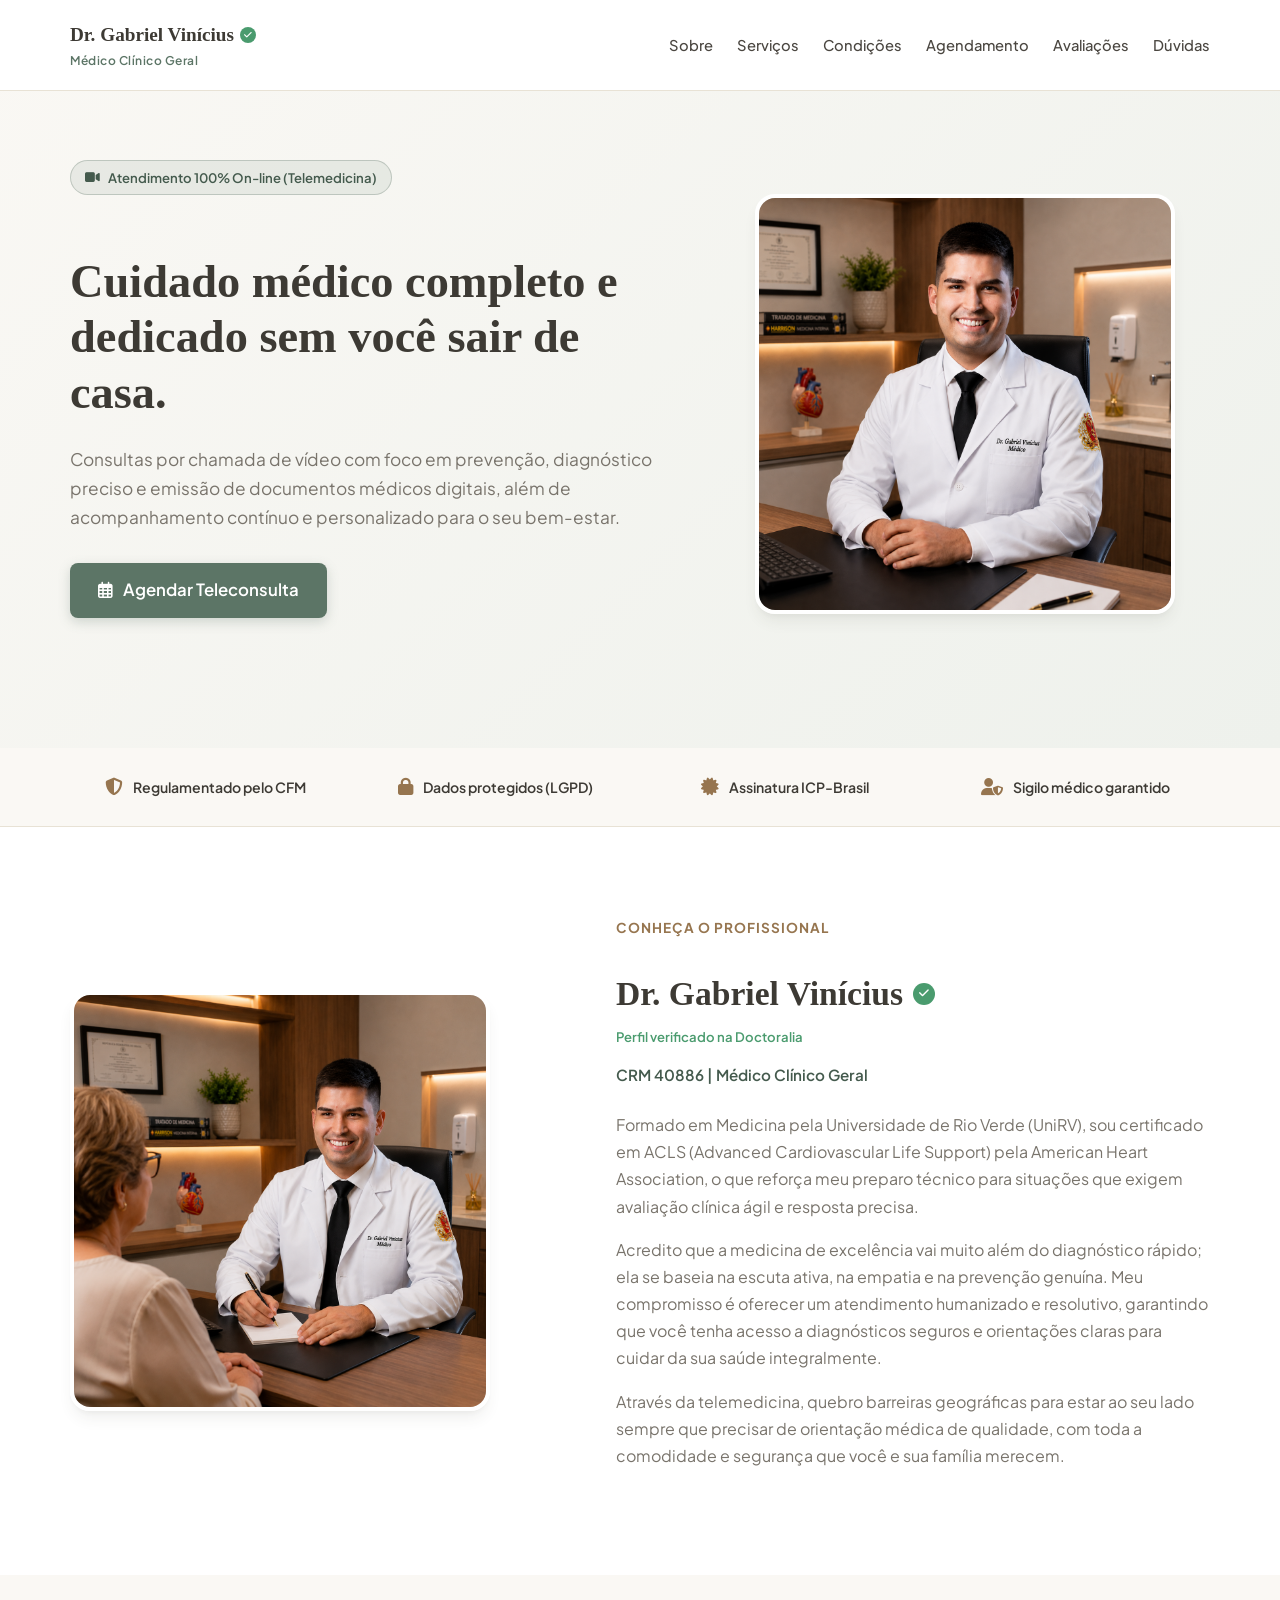
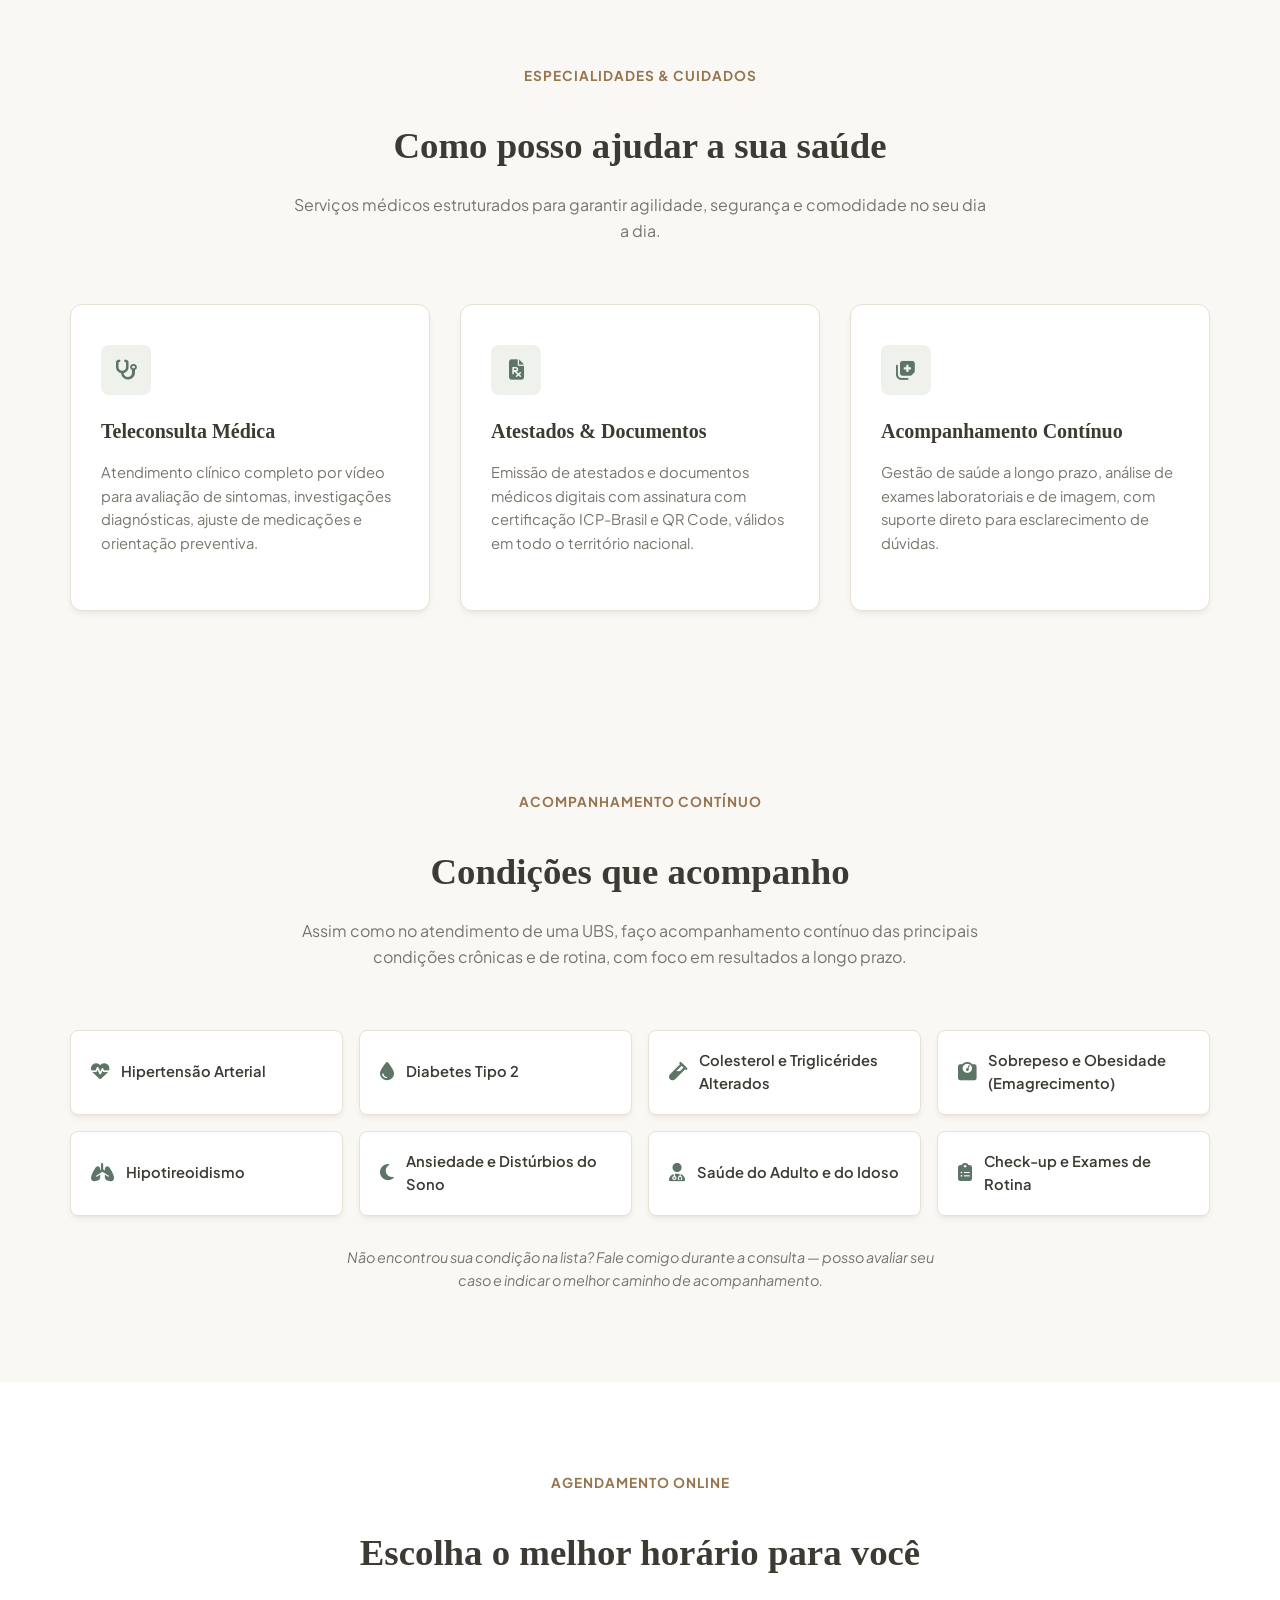
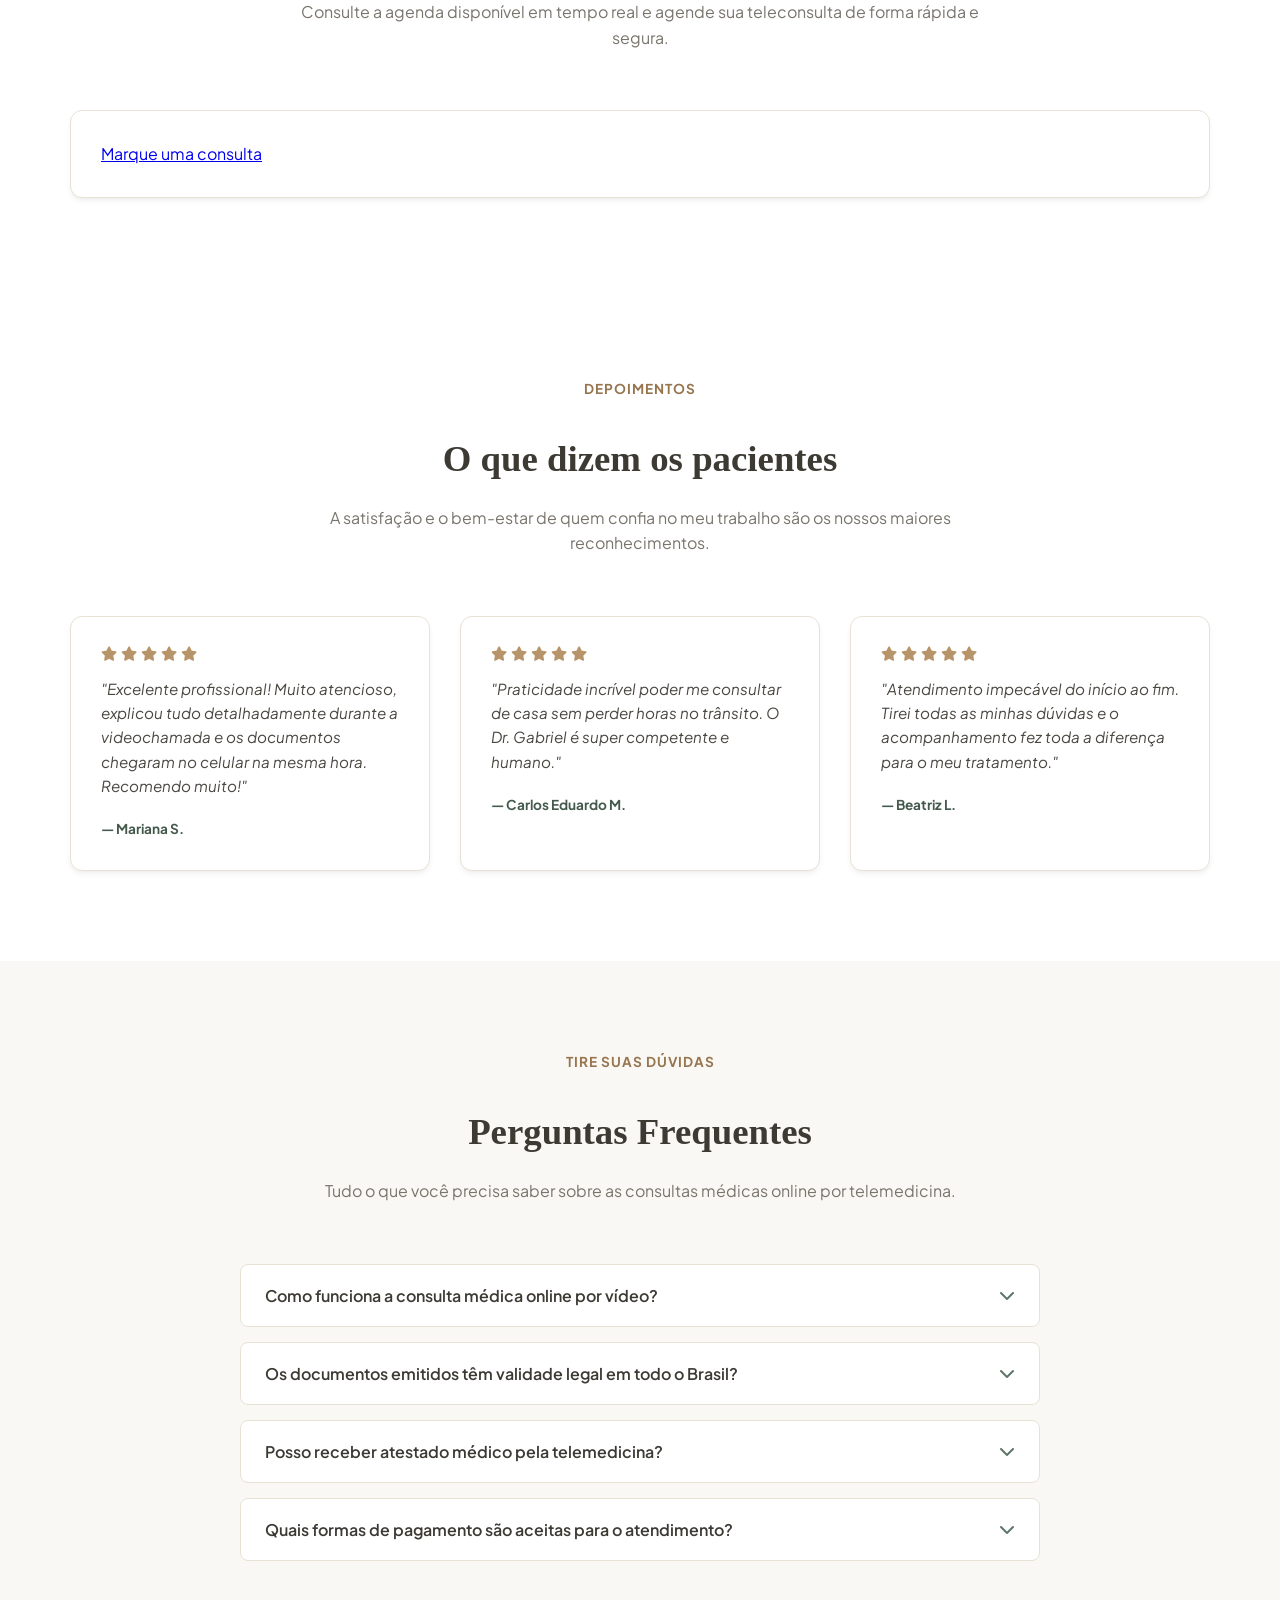
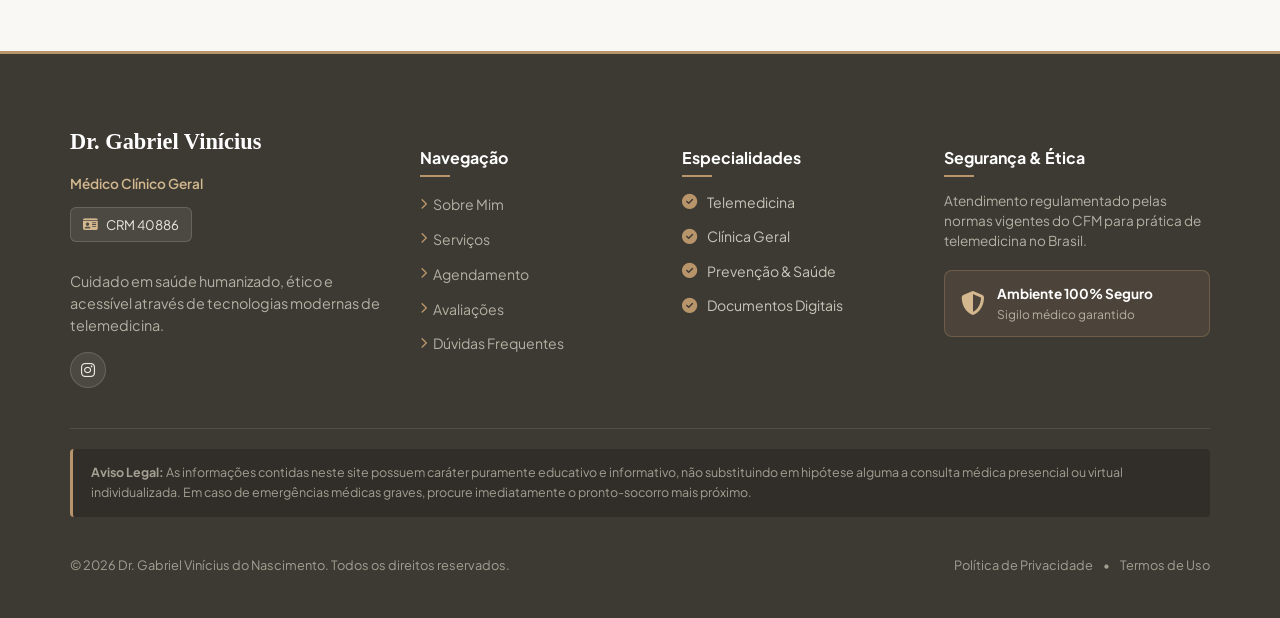
==== commit dcbbb959: "Update index.html" ====
--- a/index.html
+++ b/index.html
@@ -50,6 +50,7 @@
         <ul>
           <li><a href="#sobre">Sobre</a></li>
           <li><a href="#servicos">Serviços</a></li>
+          <li><a href="#condicoes">Condições</a></li>
           <li><a href="#doctoralia">Agendamento</a></li>
           <li><a href="#avaliacoes">Avaliações</a></li>
           <li><a href="#faq">Dúvidas</a></li>
@@ -176,6 +177,54 @@
     </div>
   </section>
 
+  <!-- SEÇÃO CONDIÇÕES ACOMPANHADAS -->
+  <section id="condicoes" class="section bg-light">
+    <div class="container">
+      <div class="section-header">
+        <span class="section-tag">Acompanhamento Contínuo</span>
+        <h2>Condições que acompanho</h2>
+        <p>Assim como no atendimento de uma UBS, faço acompanhamento contínuo das principais condições crônicas e de rotina, com foco em resultados a longo prazo.</p>
+      </div>
+
+      <div class="conditions-grid">
+        <div class="condition-item">
+          <i class="fas fa-heart-pulse"></i>
+          <span>Hipertensão Arterial</span>
+        </div>
+        <div class="condition-item">
+          <i class="fas fa-droplet"></i>
+          <span>Diabetes Tipo 2</span>
+        </div>
+        <div class="condition-item">
+          <i class="fas fa-vial"></i>
+          <span>Colesterol e Triglicérides Alterados</span>
+        </div>
+        <div class="condition-item">
+          <i class="fas fa-weight-scale"></i>
+          <span>Sobrepeso e Obesidade (Emagrecimento)</span>
+        </div>
+        <div class="condition-item">
+          <i class="fas fa-lungs"></i>
+          <span>Hipotireoidismo</span>
+        </div>
+        <div class="condition-item">
+          <i class="fas fa-moon"></i>
+          <span>Ansiedade e Distúrbios do Sono</span>
+        </div>
+        <div class="condition-item">
+          <i class="fas fa-user-doctor"></i>
+          <span>Saúde do Adulto e do Idoso</span>
+        </div>
+        <div class="condition-item">
+          <i class="fas fa-clipboard-list"></i>
+          <span>Check-up e Exames de Rotina</span>
+        </div>
+      </div>
+
+      <p class="conditions-note">Não encontrou sua condição na lista? Fale comigo durante a consulta — posso avaliar seu caso e indicar o melhor caminho de acompanhamento.</p>
+    </div>
+  </section>
+
   <!-- SEÇÃO DOCTORALIA / AGENDAMENTO -->
   <section id="doctoralia" class="section">
     <div class="container">
--- a/style.css
+++ b/style.css
@@ -77,6 +77,9 @@
   font-weight: 600;
   font-size: 1.2rem;
   color: var(--secondary-color);
+  display: inline-flex;
+  align-items: center;
+  gap: 6px;
 }
 
 .logo-sub {
@@ -305,6 +308,12 @@
   flex-shrink: 0;
 }
 
+.verified-badge-sm {
+  width: 16px;
+  height: 16px;
+  font-size: 0.55rem;
+}
+
 .verified-label {
   color: #4a9b6e;
   font-weight: 600;
@@ -374,6 +383,53 @@
   color: var(--text-light);
   font-size: 0.92rem;
   line-height: 1.6;
+}
+
+/* --- CONDIÇÕES ACOMPANHADAS --- */
+.conditions-grid {
+  display: grid;
+  grid-template-columns: repeat(4, 1fr);
+  gap: 16px;
+  margin-bottom: 30px;
+}
+
+.condition-item {
+  display: flex;
+  align-items: center;
+  gap: 12px;
+  background-color: #ffffff;
+  border: 1px solid var(--border-color);
+  border-radius: var(--radius-sm);
+  padding: 18px 20px;
+  box-shadow: var(--shadow-sm);
+  transition: var(--transition-fast);
+}
+
+.condition-item:hover {
+  border-color: rgba(92, 117, 102, 0.3);
+  transform: translateY(-2px);
+  box-shadow: var(--shadow-md);
+}
+
+.condition-item i {
+  color: var(--primary-color);
+  font-size: 1.15rem;
+  flex-shrink: 0;
+}
+
+.condition-item span {
+  color: var(--secondary-color);
+  font-weight: 600;
+  font-size: 0.92rem;
+}
+
+.conditions-note {
+  text-align: center;
+  color: var(--text-light);
+  font-size: 0.9rem;
+  font-style: italic;
+  max-width: 600px;
+  margin: 0 auto;
 }
 
 .widget-container {
@@ -775,6 +831,10 @@
 
   .cards-grid, .reviews-slider {
     grid-template-columns: 1fr;
+  }
+
+  .conditions-grid {
+    grid-template-columns: repeat(2, 1fr);
   }
 
   .footer-top-grid {
@@ -869,6 +929,10 @@
     border-radius: var(--radius-sm);
   }
 
+  .conditions-grid {
+    grid-template-columns: 1fr;
+  }
+
   .footer-top-grid {
     grid-template-columns: 1fr;
   }
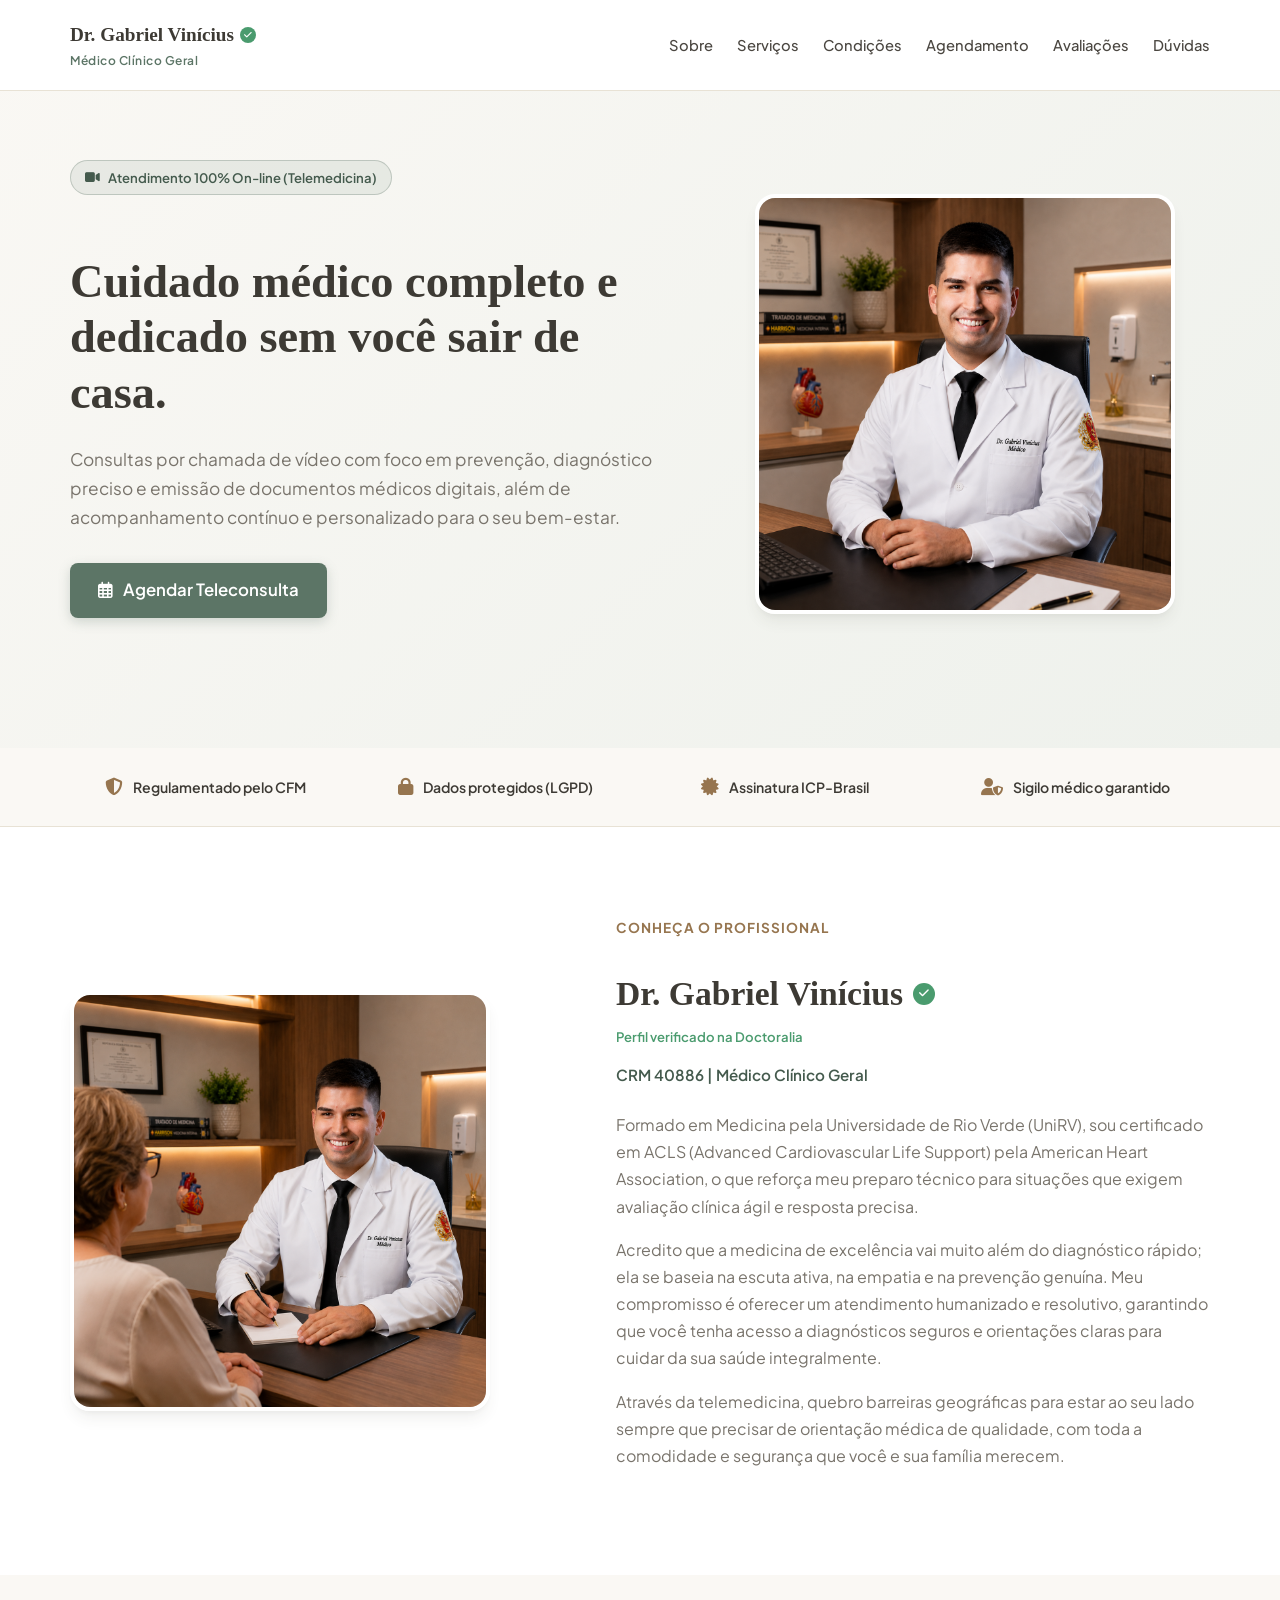
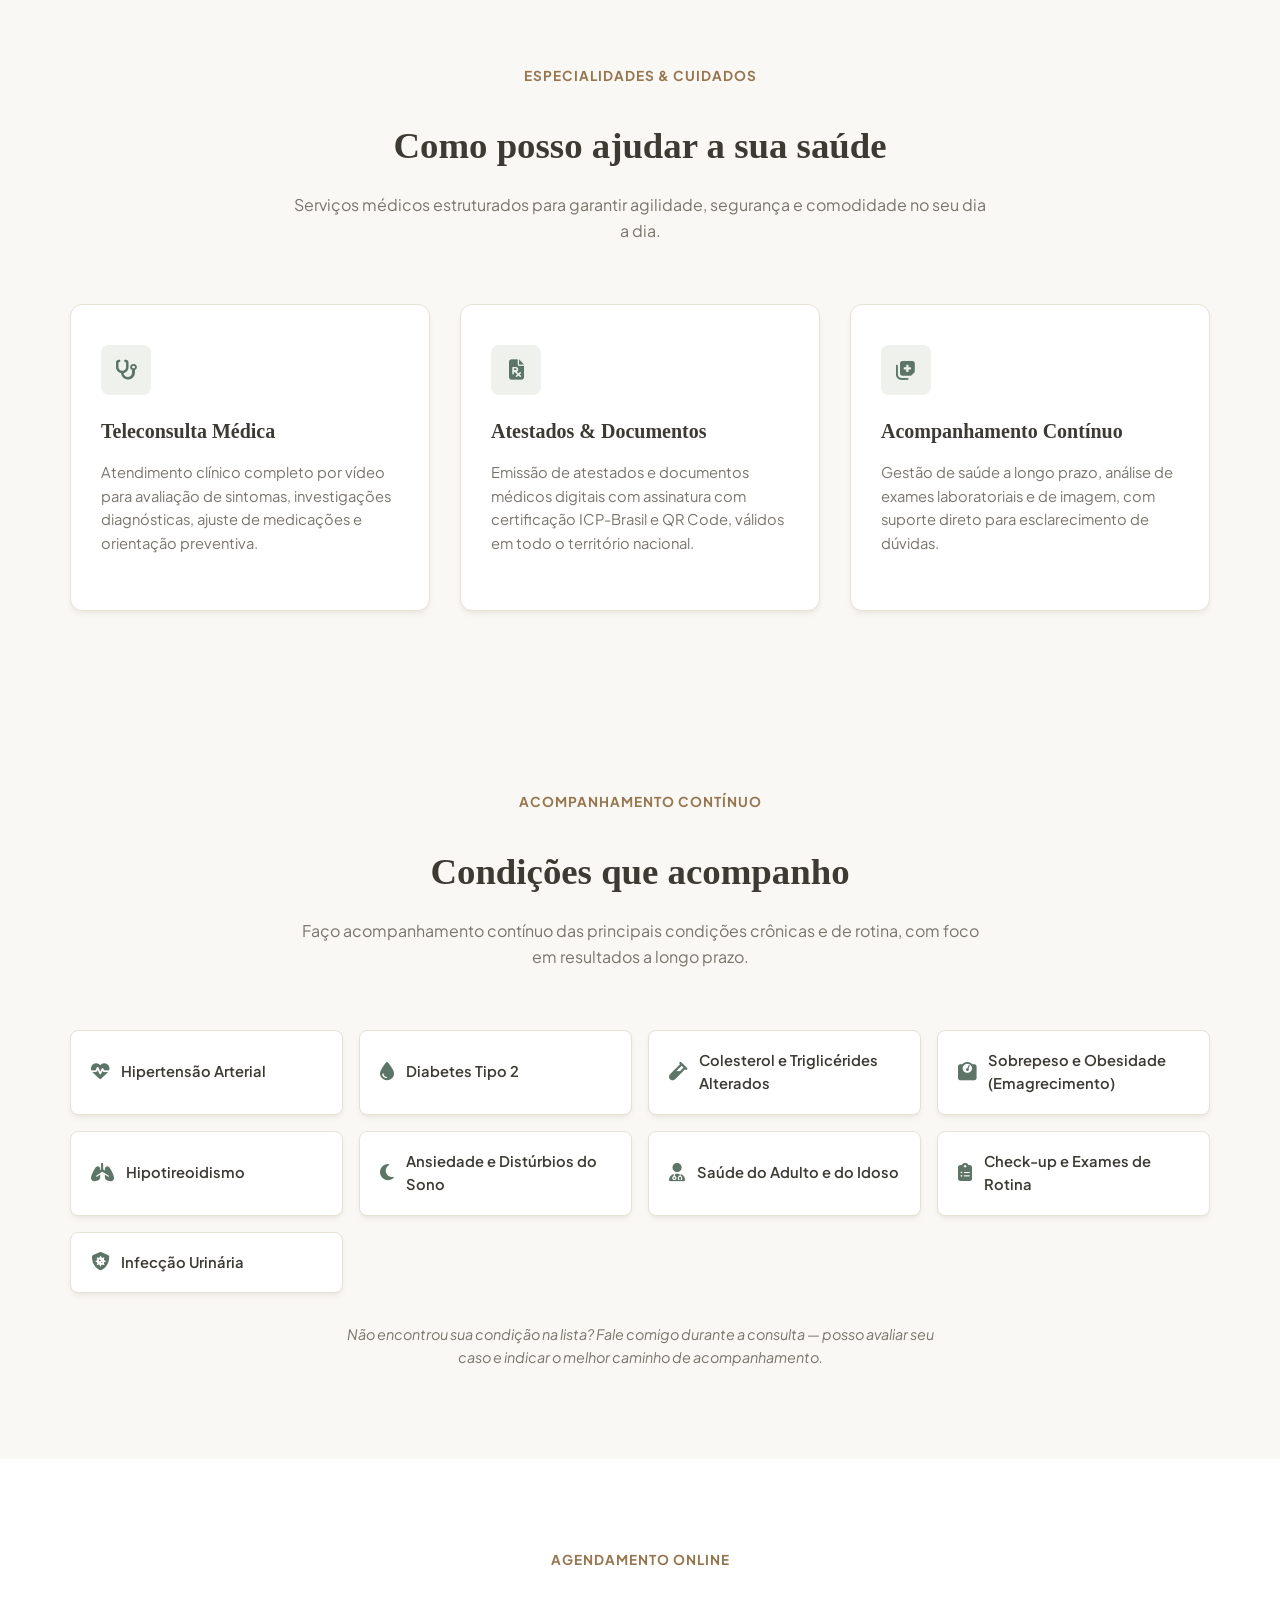
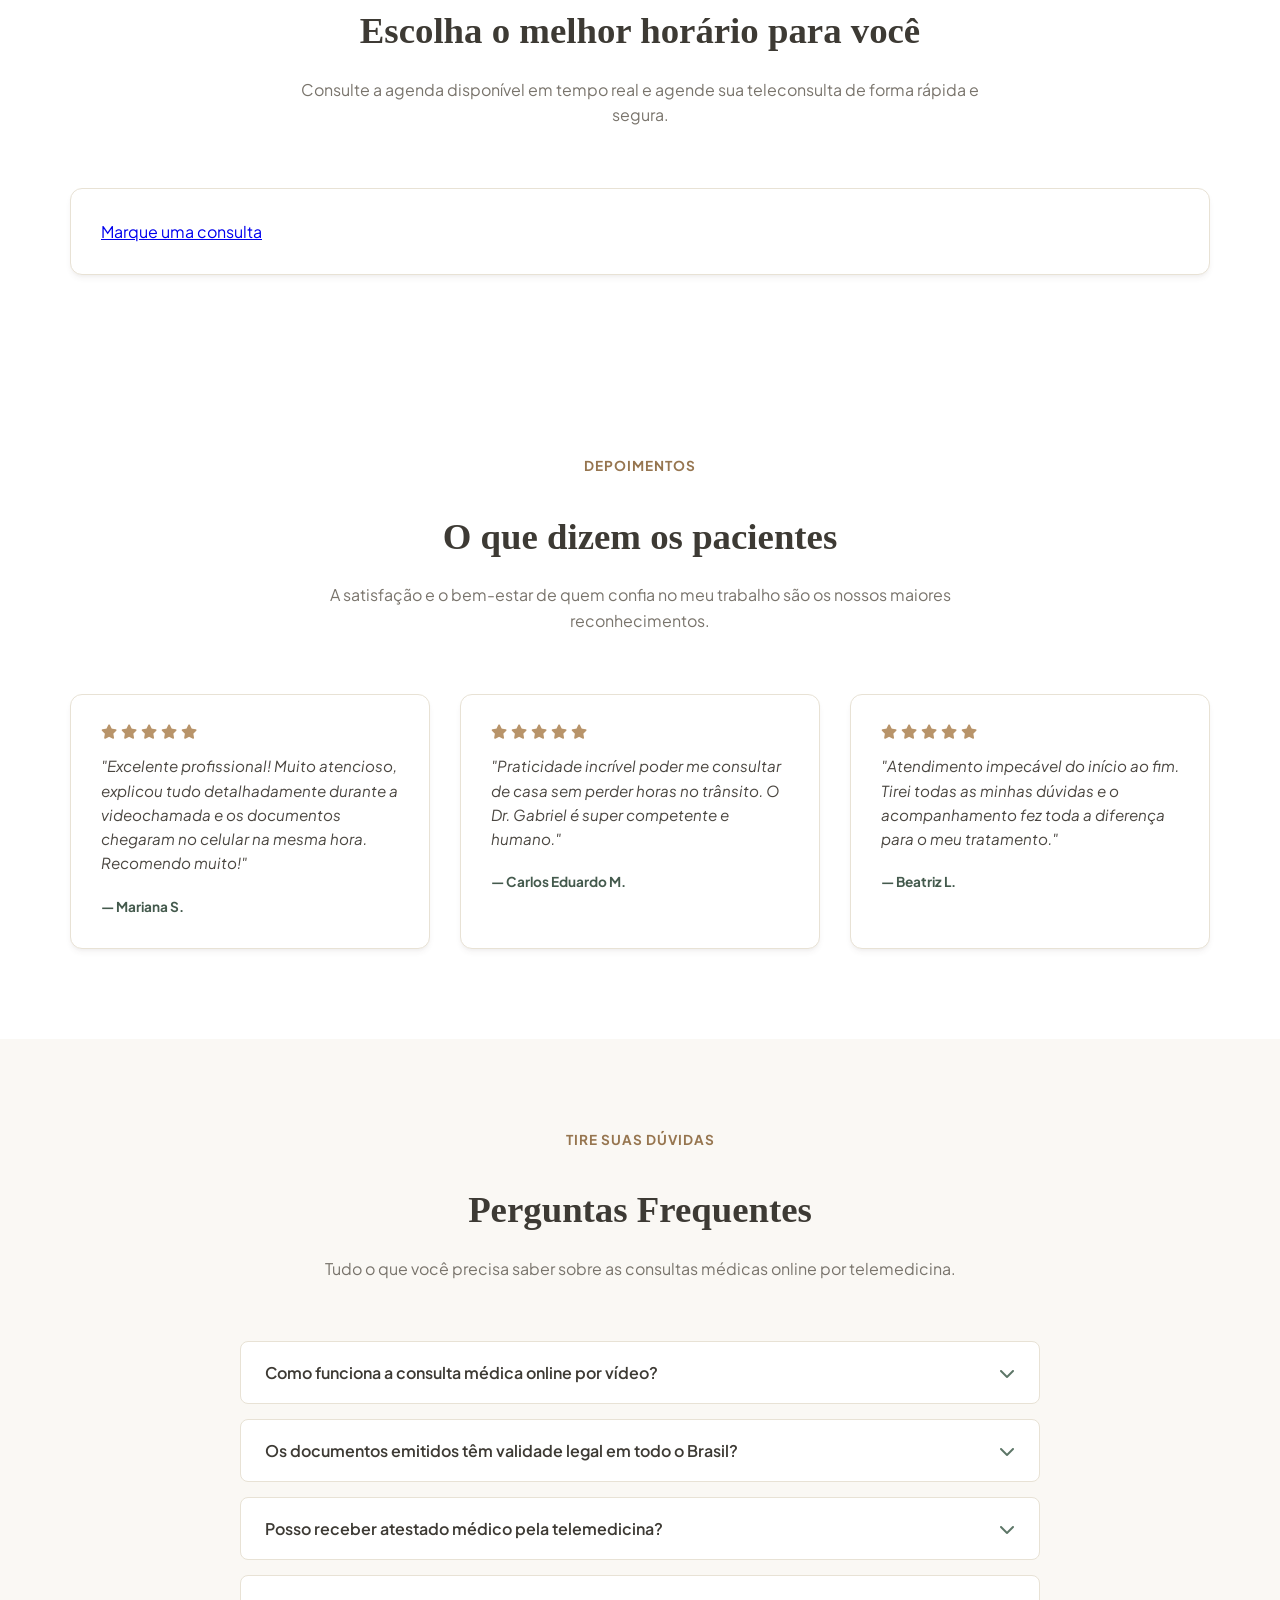
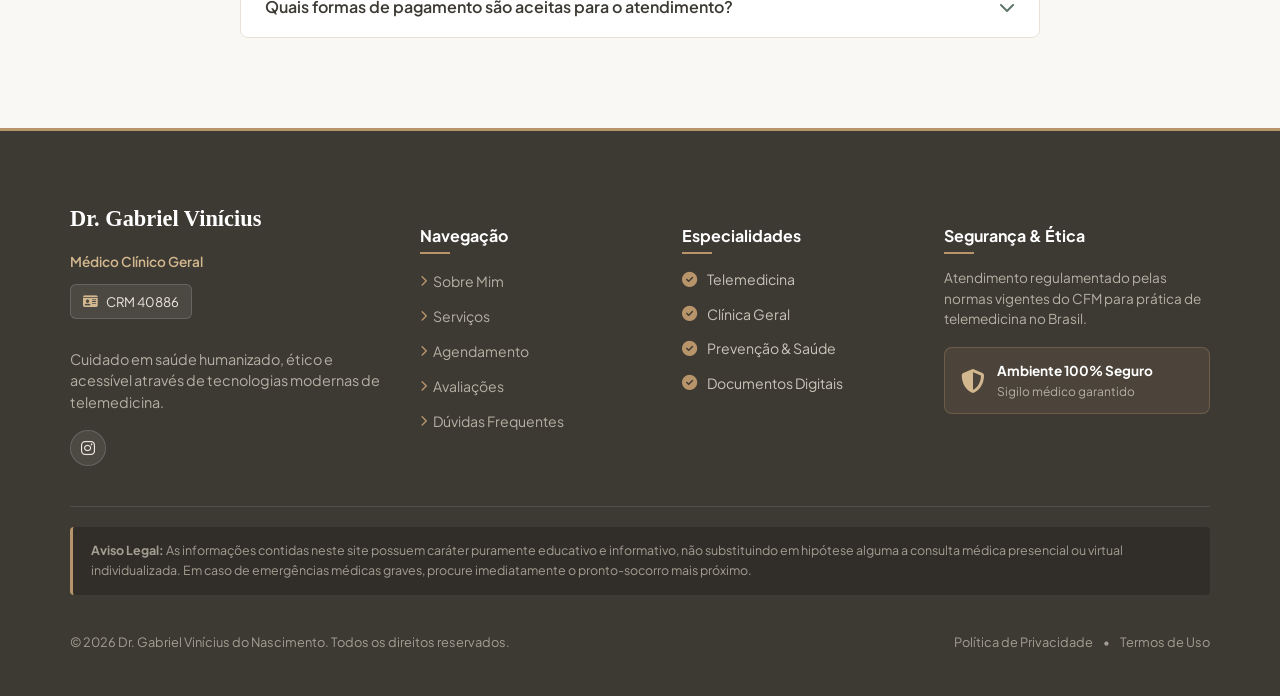
==== commit 78e38901: "Update index.html" ====
--- a/index.html
+++ b/index.html
@@ -183,7 +183,7 @@
       <div class="section-header">
         <span class="section-tag">Acompanhamento Contínuo</span>
         <h2>Condições que acompanho</h2>
-        <p>Assim como no atendimento de uma UBS, faço acompanhamento contínuo das principais condições crônicas e de rotina, com foco em resultados a longo prazo.</p>
+        <p>Faço acompanhamento contínuo das principais condições crônicas e de rotina, com foco em resultados a longo prazo.</p>
       </div>
 
       <div class="conditions-grid">
@@ -218,6 +218,10 @@
         <div class="condition-item">
           <i class="fas fa-clipboard-list"></i>
           <span>Check-up e Exames de Rotina</span>
+        </div>
+        <div class="condition-item">
+          <i class="fas fa-shield-virus"></i>
+          <span>Infecção Urinária</span>
         </div>
       </div>
 
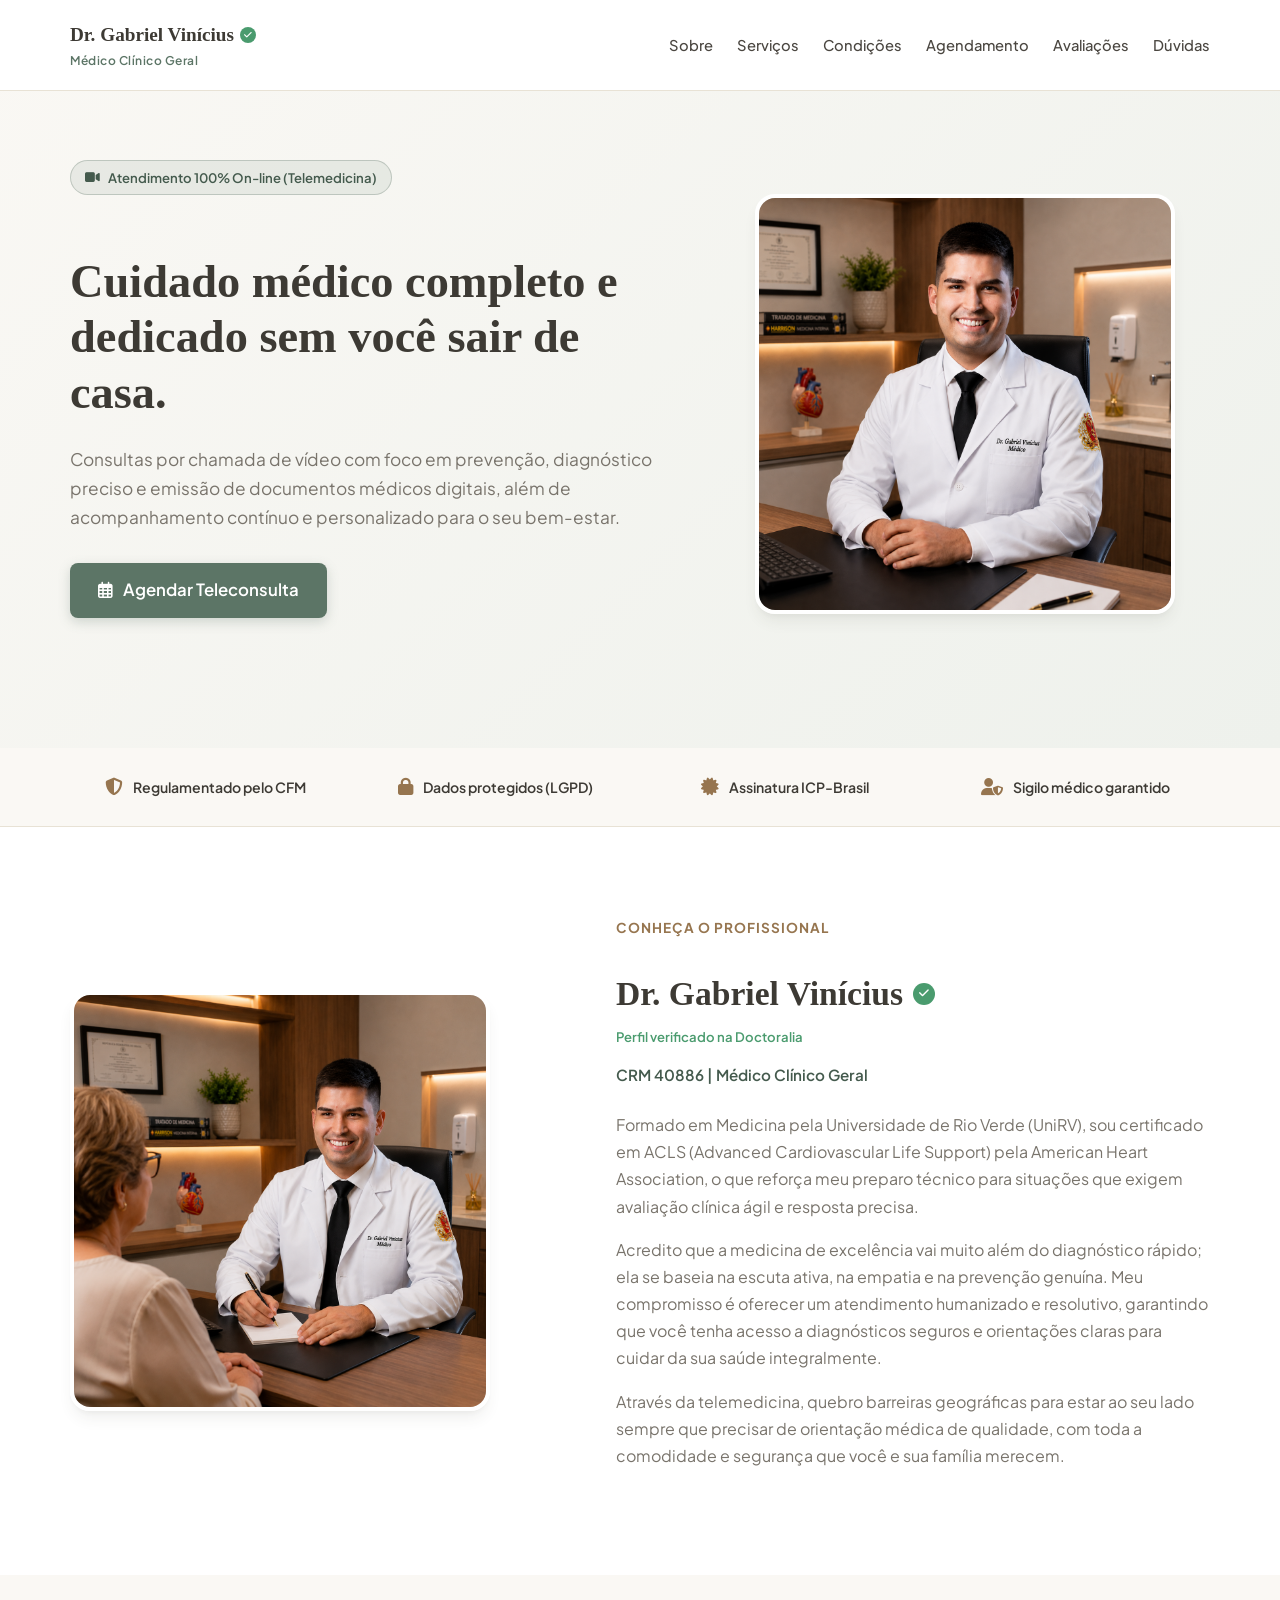
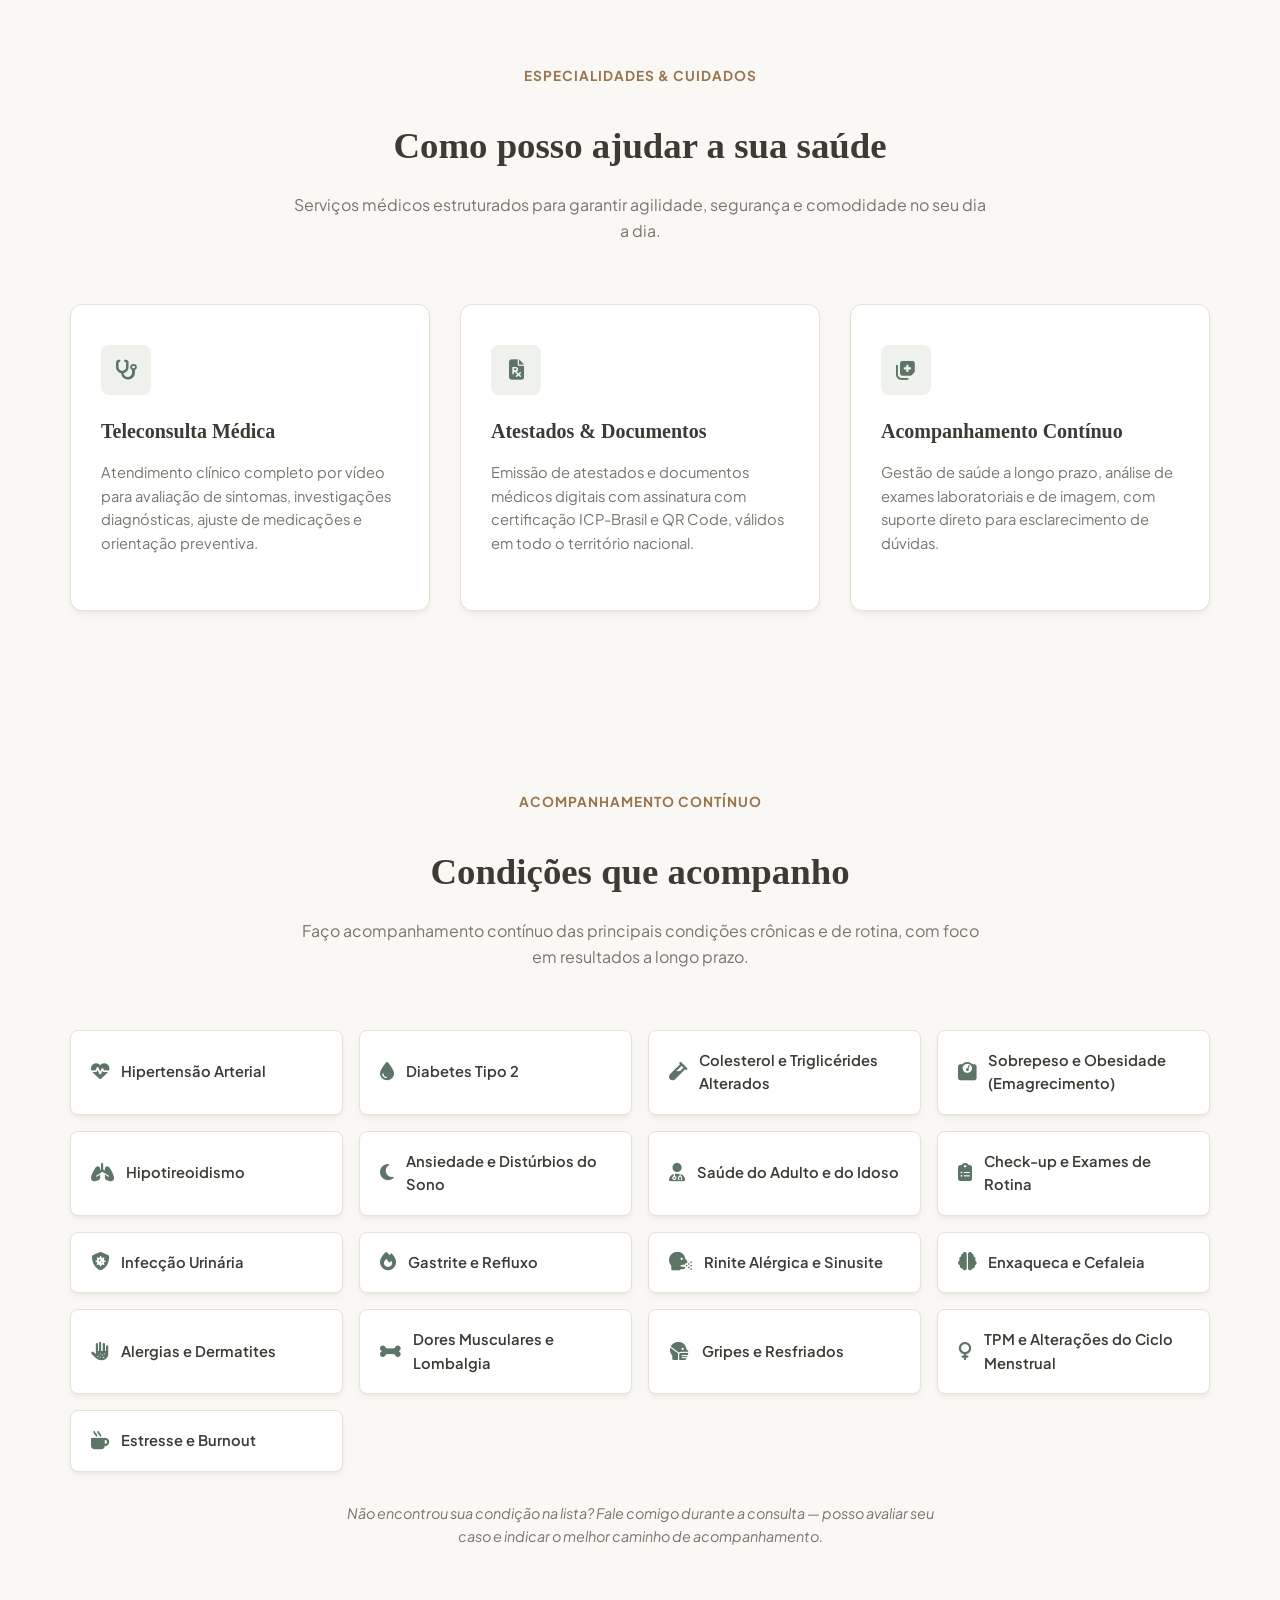
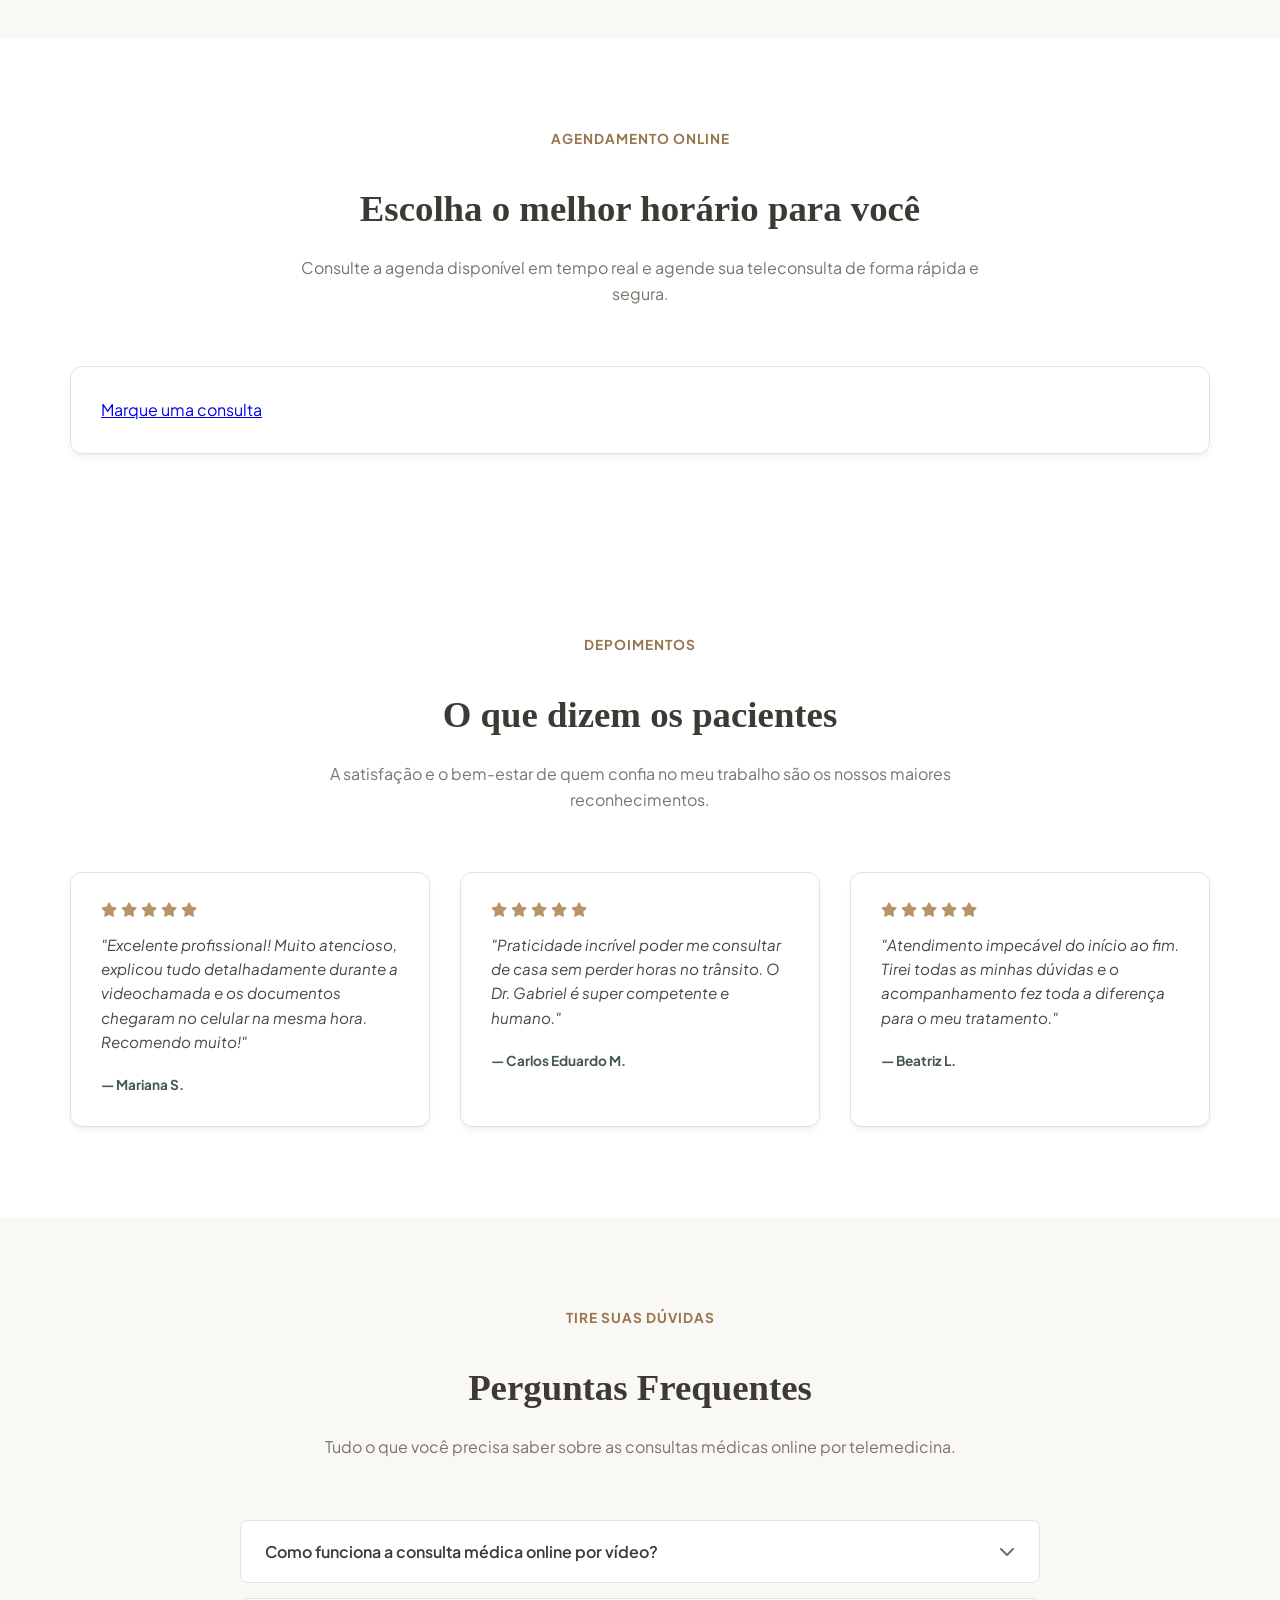
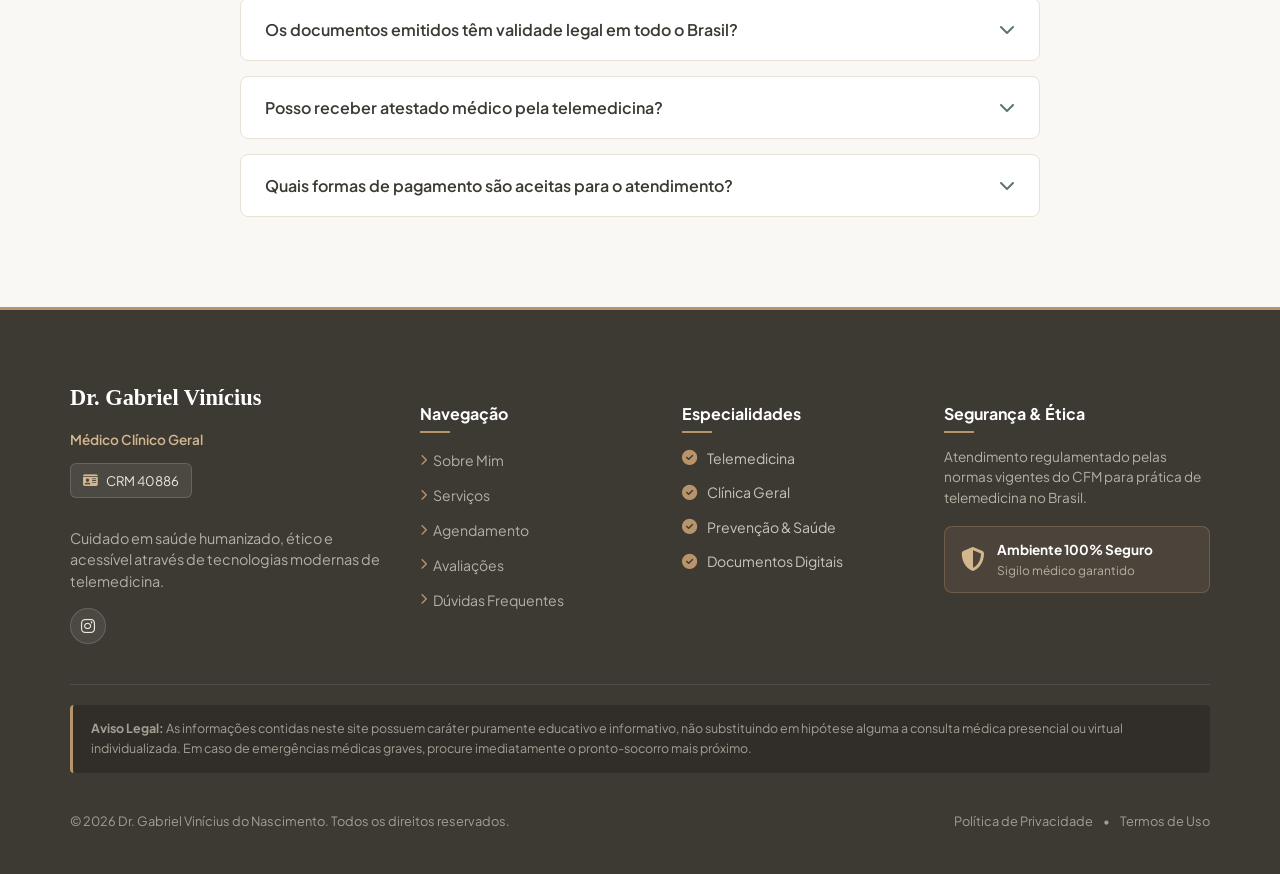
==== commit 4bfa5b7d: "Update index.html" ====
--- a/index.html
+++ b/index.html
@@ -223,6 +223,38 @@
           <i class="fas fa-shield-virus"></i>
           <span>Infecção Urinária</span>
         </div>
+        <div class="condition-item">
+          <i class="fas fa-fire"></i>
+          <span>Gastrite e Refluxo</span>
+        </div>
+        <div class="condition-item">
+          <i class="fas fa-head-side-cough"></i>
+          <span>Rinite Alérgica e Sinusite</span>
+        </div>
+        <div class="condition-item">
+          <i class="fas fa-brain"></i>
+          <span>Enxaqueca e Cefaleia</span>
+        </div>
+        <div class="condition-item">
+          <i class="fas fa-hand-dots"></i>
+          <span>Alergias e Dermatites</span>
+        </div>
+        <div class="condition-item">
+          <i class="fas fa-bone"></i>
+          <span>Dores Musculares e Lombalgia</span>
+        </div>
+        <div class="condition-item">
+          <i class="fas fa-head-side-mask"></i>
+          <span>Gripes e Resfriados</span>
+        </div>
+        <div class="condition-item">
+          <i class="fas fa-venus"></i>
+          <span>TPM e Alterações do Ciclo Menstrual</span>
+        </div>
+        <div class="condition-item">
+          <i class="fas fa-mug-hot"></i>
+          <span>Estresse e Burnout</span>
+        </div>
       </div>
 
       <p class="conditions-note">Não encontrou sua condição na lista? Fale comigo durante a consulta — posso avaliar seu caso e indicar o melhor caminho de acompanhamento.</p>
